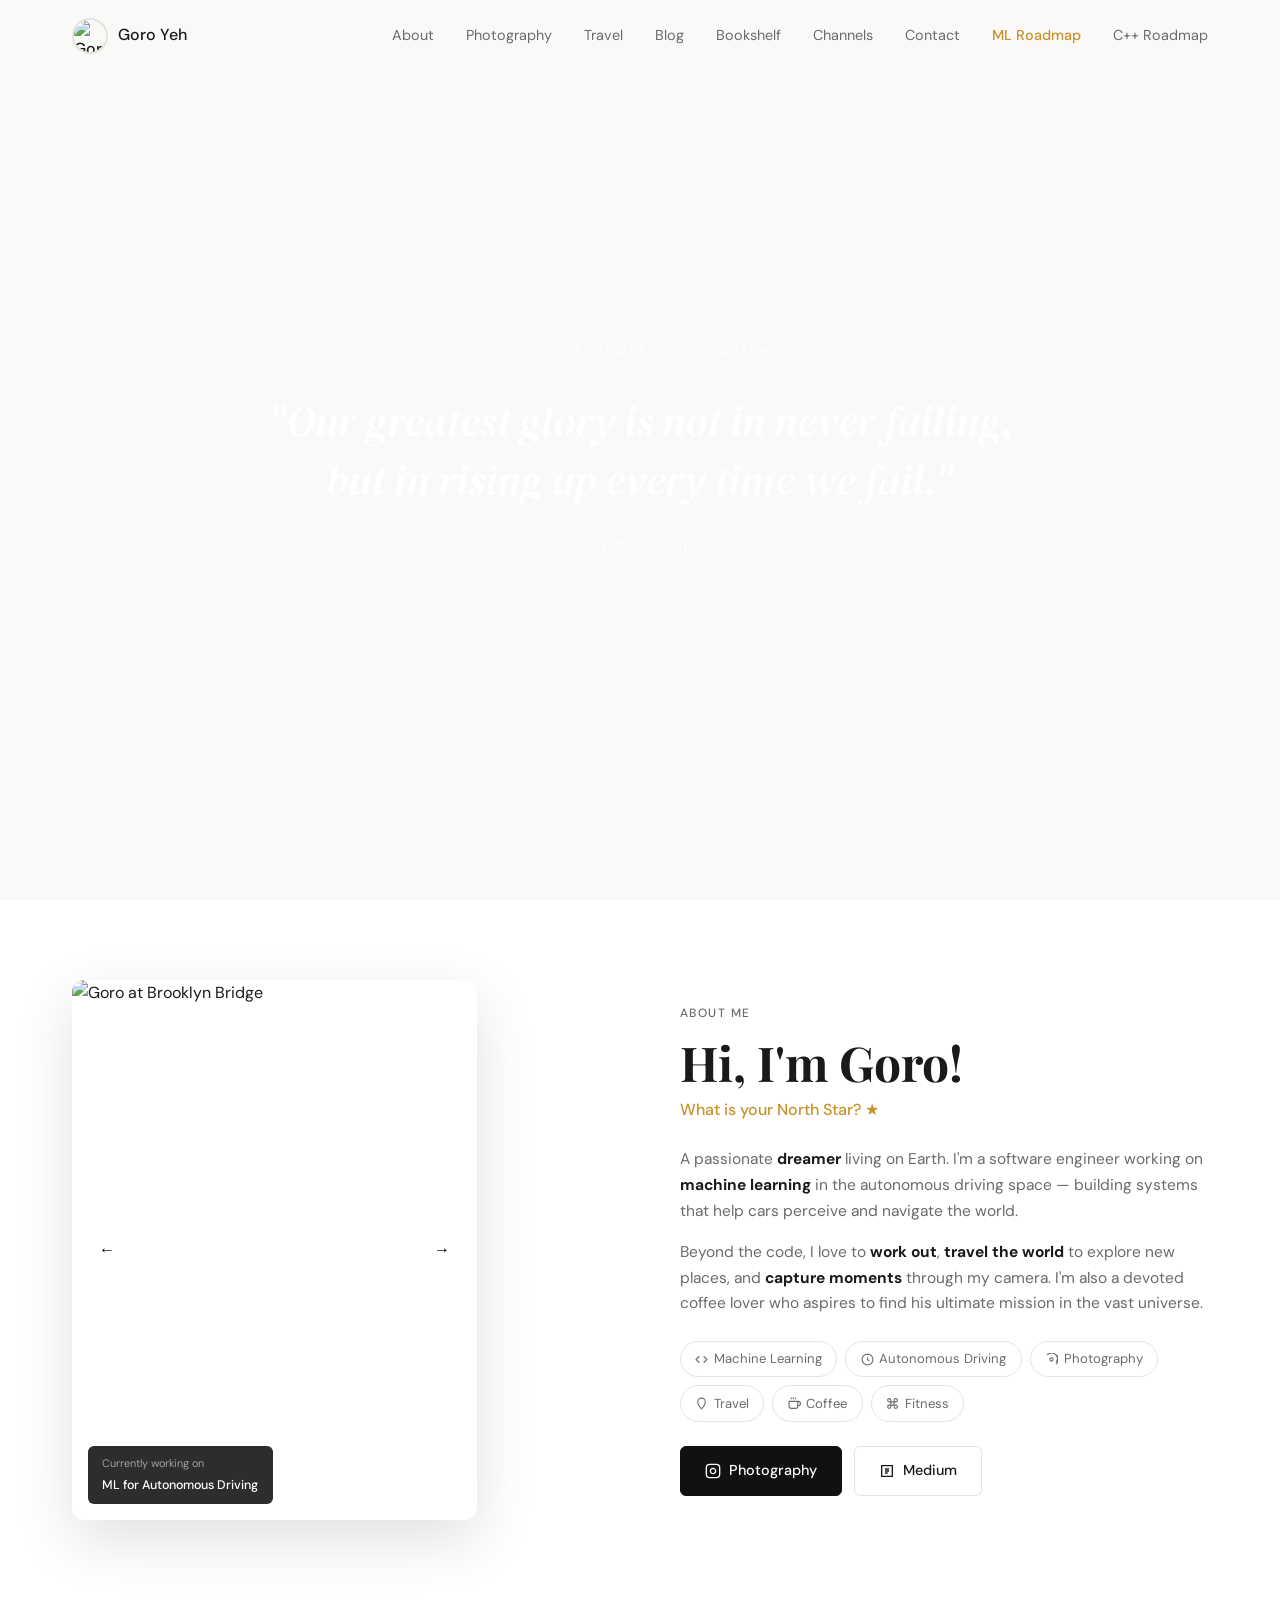
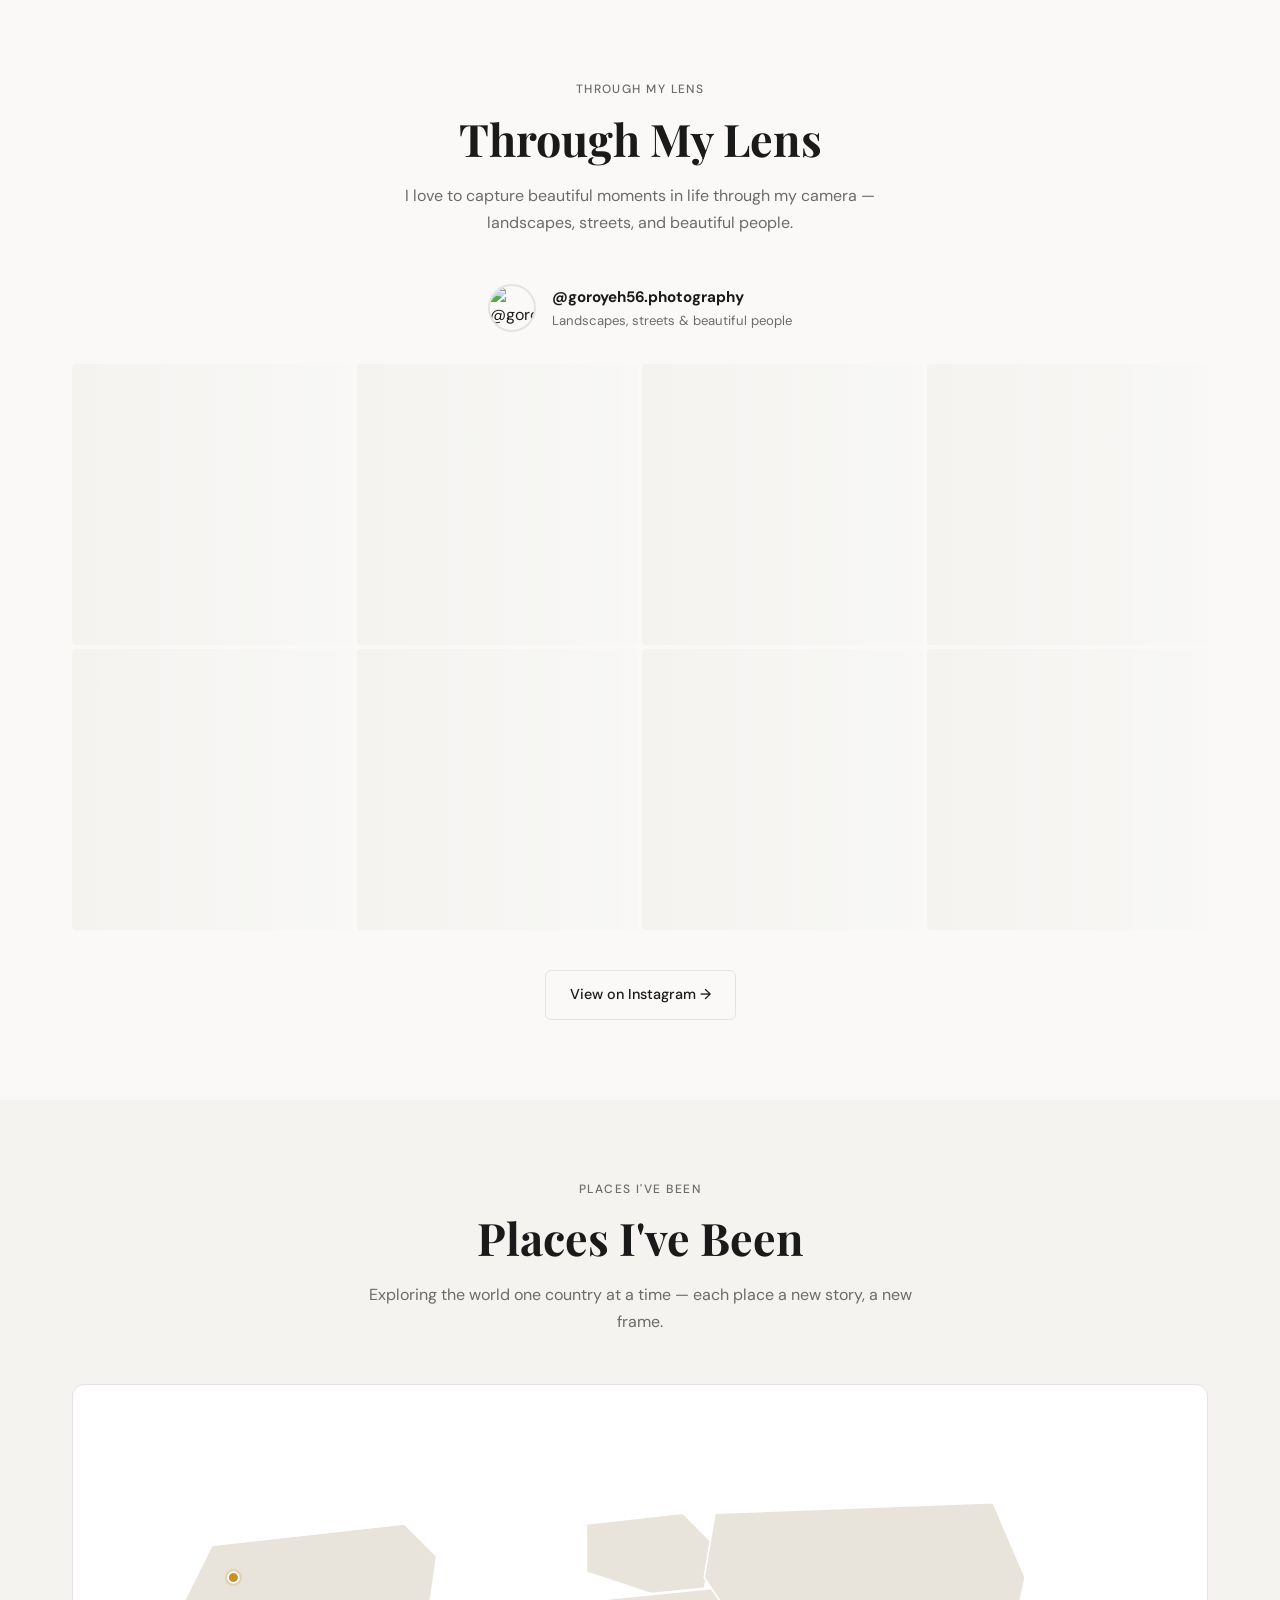
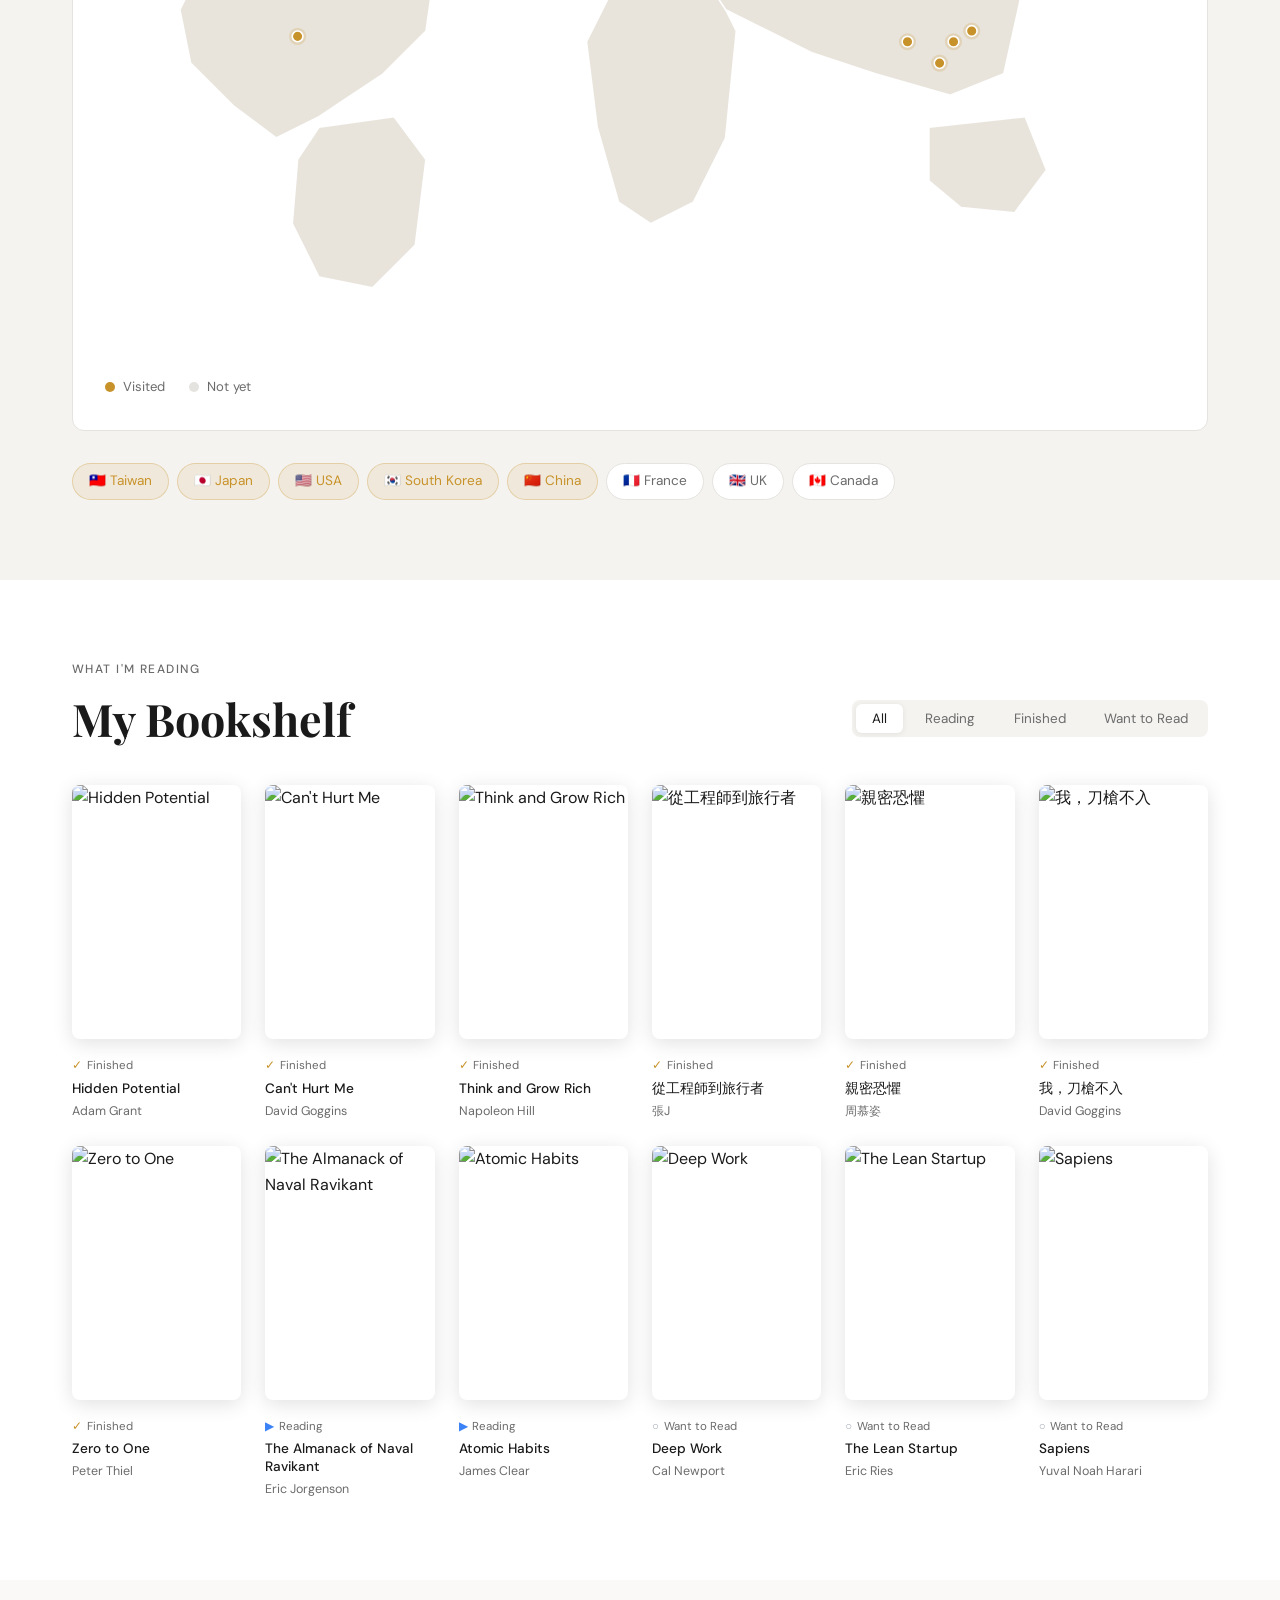
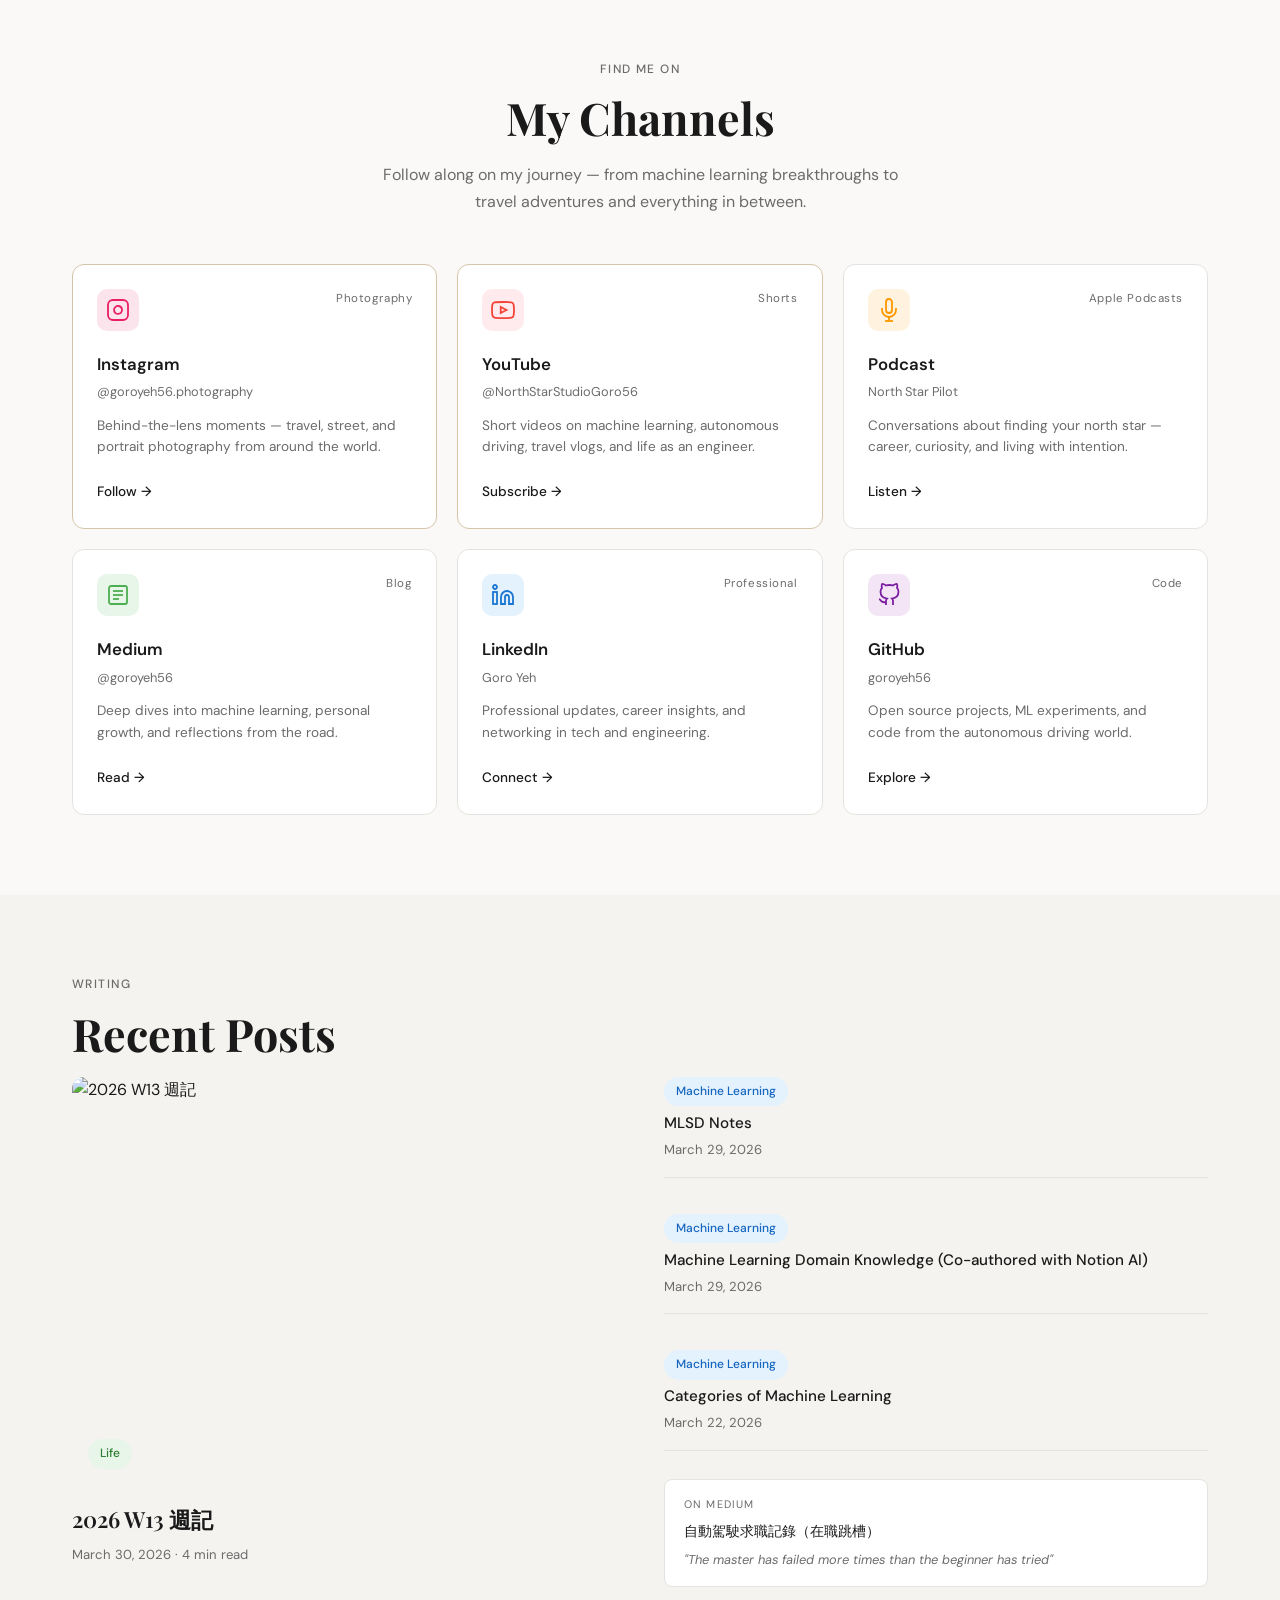
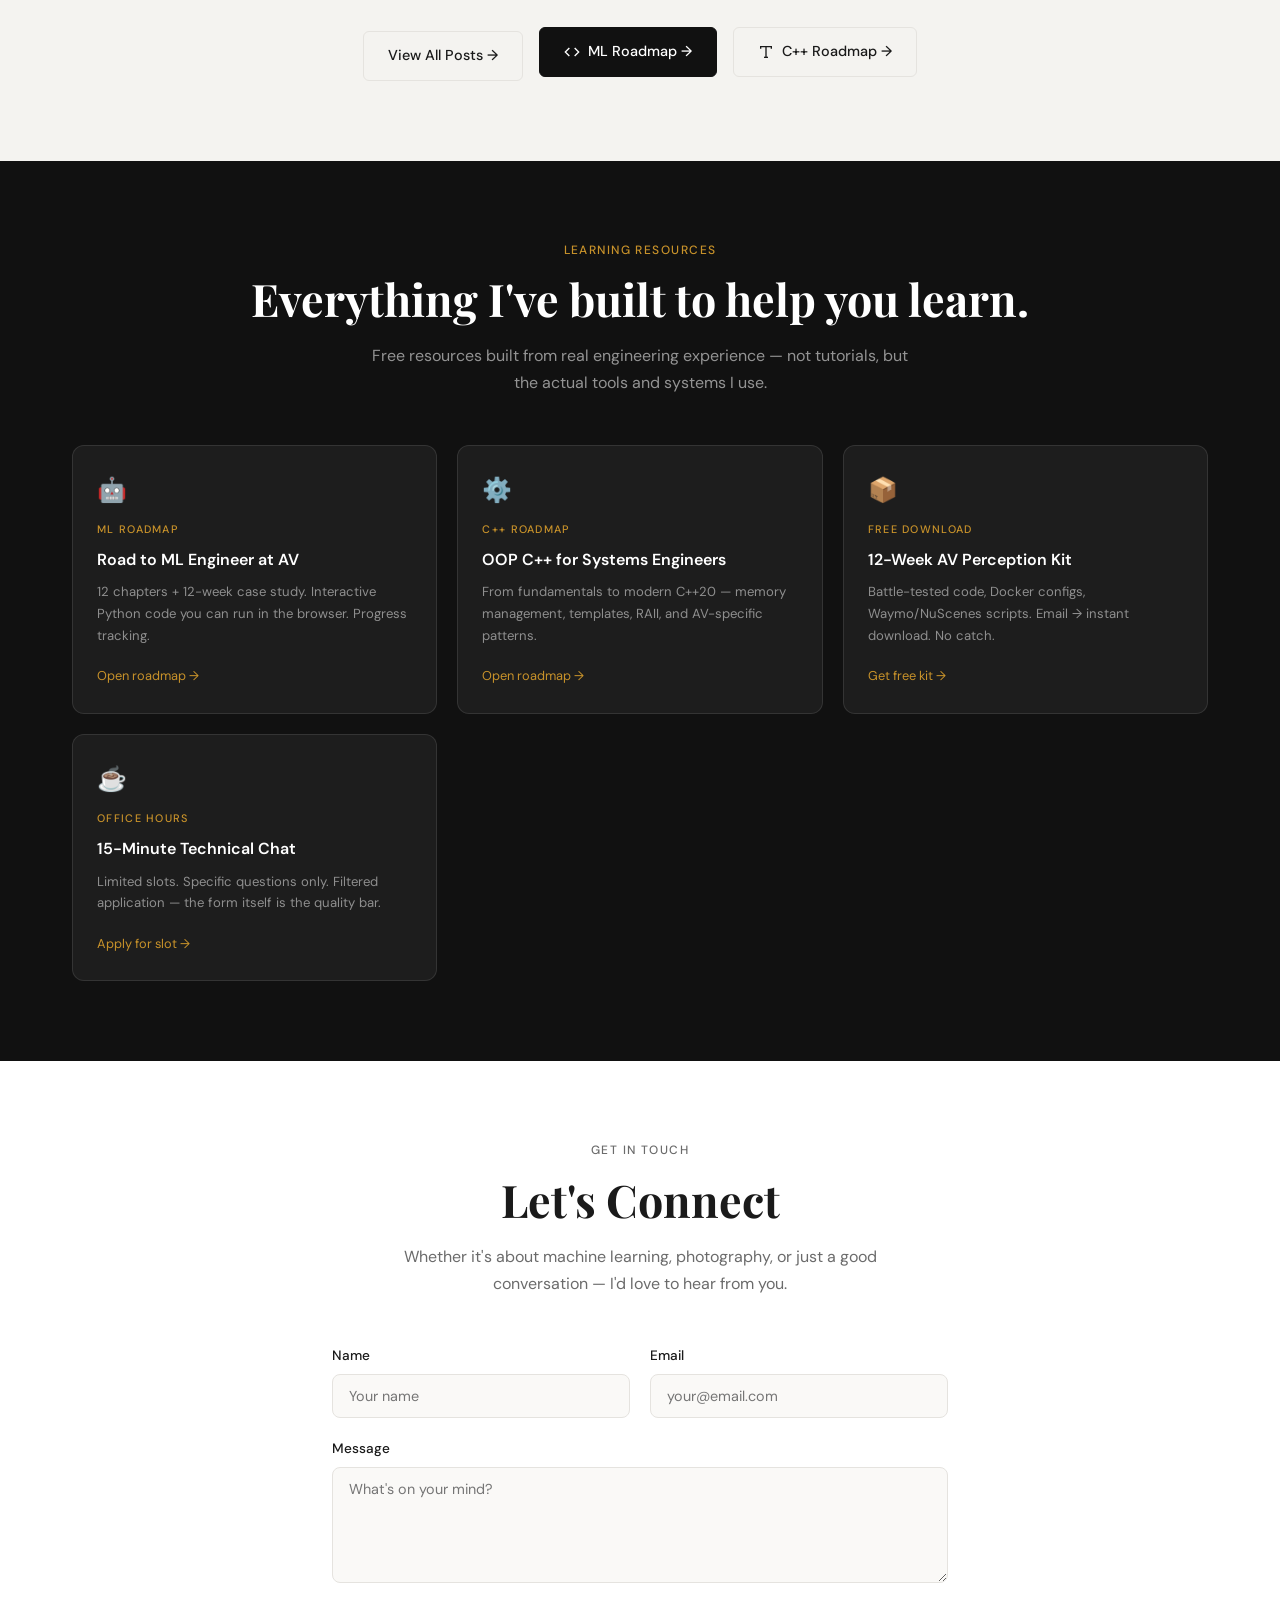
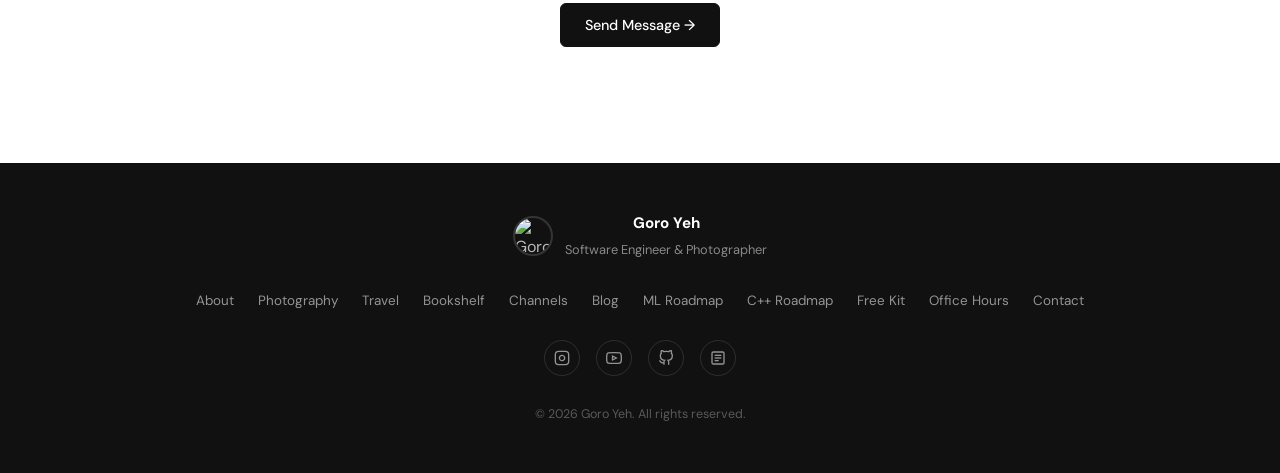
==== index.html @ 0aed9a38 "Add C++ Roadmap. Refactor ml-roadmap to use js/ml-roadmap-script.js" ====
<!DOCTYPE html>
<html lang="en">
<head>
  <meta charset="UTF-8" />
  <meta name="viewport" content="width=device-width, initial-scale=1.0"/>
  <title>Goro Yeh — Software Engineer & Photographer</title>
  <meta name="description" content="Goro Yeh — Software engineer working on machine learning for autonomous driving, photographer, traveler, and dreamer."/>
  <link rel="preconnect" href="https://fonts.googleapis.com"/>
  <link rel="preconnect" href="https://fonts.gstatic.com" crossorigin/>
  <link href="https://fonts.googleapis.com/css2?family=Playfair+Display:ital,wght@0,400;0,600;0,700;1,400;1,600&family=DM+Sans:wght@300;400;500&family=DM+Serif+Display:ital@0;1&display=swap" rel="stylesheet"/>
  <link rel="stylesheet" href="css/style.css"/>
</head>
<body>

  <!-- NAV -->
  <nav id="navbar">
    <div class="nav-inner">
      <a href="#" class="nav-logo">
        <img src="https://i0.wp.com/goroyeh56.com/wp-content/uploads/2025/10/NorthStarPilotHeadshot.png?fit=120%2C120&ssl=1" alt="Goro Yeh" class="nav-avatar"/>
        <span>Goro Yeh</span>
      </a>
      <button class="nav-toggle" id="navToggle" aria-label="Menu">
        <span></span><span></span><span></span>
      </button>
      <ul class="nav-links" id="navLinks">
        <li><a href="#about">About</a></li>
        <li><a href="#photography">Photography</a></li>
        <li><a href="#travel">Travel</a></li>
        <li><a href="#blog">Blog</a></li>
        <li><a href="#bookshelf">Bookshelf</a></li>
        <li><a href="#channels">Channels</a></li>
        <li><a href="#contact">Contact</a></li>
        <li><a href="ml-roadmap.html" style="color:var(--gold);font-weight:500">ML Roadmap</a></li>
        <li><a href="cpp-roadmap.html">C++ Roadmap</a></li> 
      </ul>
    </div>
  </nav>

  <!-- HERO -->
  <section id="hero">
    <div class="hero-bg"></div>
    <div class="hero-content">
      <p class="hero-eyebrow">SOFTWARE ENGINEER &amp; PHOTOGRAPHER</p>
      <blockquote class="hero-quote">
        "Our greatest glory is not in never failing,<br/>but in rising up every time we fail."
      </blockquote>
      <p class="hero-attribution">— Ralph Waldo Emerson</p>
    </div>
    <div class="hero-scroll">
      <span></span>
    </div>
  </section>

  <!-- ABOUT -->
  <section id="about">
    <div class="container about-grid">
      <div class="about-slider-wrap">
        <div class="about-slider" id="aboutSlider">
          <div class="slide">
            <img src="images/whitesand.jpg" alt="Goro on White Sand" style="object-position: center 25% !important;"/>
          </div> 
          <div class="slide active">
            <img src="https://i0.wp.com/goroyeh56.com/wp-content/uploads/2025/11/DSC06261-1-scaled.jpg?resize=900%2C1200&ssl=1" alt="Goro at Brooklyn Bridge"/>
          </div>
          <div class="slide">
            <img src="images/alaska.JPG" alt="Goro in Alaska"/>
          </div>
          <div class="slide">
            <img src="images/mt-shasta.JPG" alt="Goro on Mount Shasta"/>
          </div>
          <div class="slide">
            <img src="images/deathvalley.JPG" alt="Goro in Death Valley"/>
          </div>
          <div class="slide">
            <img src="images/carmel-by-the-sea.JPG" alt="Goro in Carmel by the Sea"/>
          </div>
          <div class="slide">
            <img src="images/grand-canyon.jpg" alt="Goro in Grand Canyon" style="object-position: 58% center !important;"/>
          </div>                    
          <div class="slide">
            <img src="images/venice-beach.jpg" alt="Goro at Venice Beach"/>
          </div>   
          <div class="slide">
            <img src="images/umich-grad.JPG" alt="Goro at University of Michigan"/>
          </div>                       
          <!-- <div class="slide">
            <img src="https://i0.wp.com/goroyeh56.com/wp-content/uploads/2025/10/NorthStarPilotHeadshot.png?fit=900%2C900&ssl=1" alt="North Star Pilot headshot"/>
          </div> -->
        </div>
        <button class="slider-btn prev" id="sliderPrev">&#8592;</button>
        <button class="slider-btn next" id="sliderNext">&#8594;</button>
        <div class="slider-dots" id="sliderDots"></div>
        <div class="currently-working">
          <span class="cw-label">Currently working on</span>
          <span class="cw-value">ML for Autonomous Driving</span>
        </div>
      </div>
      <div class="about-text">
        <p class="section-eyebrow">ABOUT ME</p>
        <h2 class="about-title">Hi, I'm Goro!</h2>
        <p class="about-subtitle gold">What is your North Star? ★</p>
        <p class="about-body">A passionate <strong>dreamer</strong> living on Earth. I'm a software engineer working on <strong>machine learning</strong> in the autonomous driving space — building systems that help cars perceive and navigate the world.</p>
        <p class="about-body">Beyond the code, I love to <strong>work out</strong>, <strong>travel the world</strong> to explore new places, and <strong>capture moments</strong> through my camera. I'm also a devoted coffee lover who aspires to find his ultimate mission in the vast universe.</p>
        <div class="about-tags">
          <span class="tag"><svg width="13" height="13" viewBox="0 0 24 24" fill="none" stroke="currentColor" stroke-width="2"><polyline points="16 18 22 12 16 6"/><polyline points="8 6 2 12 8 18"/></svg> Machine Learning</span>
          <span class="tag"><svg width="13" height="13" viewBox="0 0 24 24" fill="none" stroke="currentColor" stroke-width="2"><circle cx="12" cy="12" r="10"/><path d="M12 8v4l3 3"/></svg> Autonomous Driving</span>
          <span class="tag"><svg width="13" height="13" viewBox="0 0 24 24" fill="none" stroke="currentColor" stroke-width="2"><circle cx="12" cy="12" r="3"/><path d="M20.45 20.45A9 9 0 0 0 3.55 3.55"/><path d="M20.45 3.55a9 9 0 0 1 0 12.73"/></svg> Photography</span>
          <span class="tag"><svg width="13" height="13" viewBox="0 0 24 24" fill="none" stroke="currentColor" stroke-width="2"><path d="M12 2C8.13 2 5 5.13 5 9c0 5.25 7 13 7 13s7-7.75 7-13c0-3.87-3.13-7-7-7z"/></svg> Travel</span>
          <span class="tag"><svg width="13" height="13" viewBox="0 0 24 24" fill="none" stroke="currentColor" stroke-width="2"><path d="M18 8h1a4 4 0 0 1 0 8h-1"/><path d="M2 8h16v9a4 4 0 0 1-4 4H6a4 4 0 0 1-4-4V8z"/><line x1="6" y1="1" x2="6" y2="4"/><line x1="10" y1="1" x2="10" y2="4"/><line x1="14" y1="1" x2="14" y2="4"/></svg> Coffee</span>
          <span class="tag"><svg width="13" height="13" viewBox="0 0 24 24" fill="none" stroke="currentColor" stroke-width="2"><path d="M18 3a3 3 0 0 0-3 3v12a3 3 0 0 0 3 3 3 3 0 0 0 3-3 3 3 0 0 0-3-3H6a3 3 0 0 0-3 3 3 3 0 0 0 3 3 3 3 0 0 0 3-3V6a3 3 0 0 0-3-3 3 3 0 0 0-3 3 3 3 0 0 0 3 3h12a3 3 0 0 0 3-3 3 3 0 0 0-3-3z"/></svg> Fitness</span>
        </div>
        <div class="about-ctas">
          <a href="https://www.instagram.com/goroyeh56.photography/" target="_blank" class="btn btn-dark">
            <svg width="16" height="16" viewBox="0 0 24 24" fill="none" stroke="currentColor" stroke-width="2"><rect x="2" y="2" width="20" height="20" rx="5" ry="5"/><path d="M16 11.37A4 4 0 1 1 12.63 8 4 4 0 0 1 16 11.37z"/><line x1="17.5" y1="6.5" x2="17.51" y2="6.5"/></svg>
            Photography
          </a>
          <a href="https://medium.com/@goroyeh56" target="_blank" class="btn btn-outline">
            <svg width="16" height="16" viewBox="0 0 24 24" fill="none" stroke="currentColor" stroke-width="2"><path d="M4 4h16v16H4z" rx="2"/><path d="M9 9h6M9 12h6M9 15h4"/></svg>
            Medium
          </a>
        </div>
      </div>
    </div>
  </section>

  <!-- PHOTOGRAPHY -->
  <section id="photography">
    <div class="container">
      <p class="section-eyebrow center">THROUGH MY LENS</p>
      <h2 class="section-title center">Through My Lens</h2>
      <p class="section-sub center">I love to capture beautiful moments in life through my camera — landscapes, streets, and beautiful people.</p>
      <div class="insta-profile">
        <img src="https://i0.wp.com/goroyeh56.com/wp-content/uploads/2025/10/NorthStarPilotHeadshot.png?fit=60%2C60&ssl=1" alt="@goroyeh56.photography" class="insta-avatar"/>
        <div>
          <strong>@goroyeh56.photography</strong>
          <span>Landscapes, streets &amp; beautiful people</span>
        </div>
      </div>
      <div class="photo-grid" id="photoGrid">
        <!-- Auto-populated by photo-proxy.php via main.js -->
        <div class="photo-item photo-skeleton"></div>
        <div class="photo-item photo-skeleton"></div>
        <div class="photo-item photo-skeleton"></div>
        <div class="photo-item photo-skeleton"></div>
        <div class="photo-item photo-skeleton"></div>
        <div class="photo-item photo-skeleton"></div>
        <div class="photo-item photo-skeleton"></div>
        <div class="photo-item photo-skeleton"></div>
      </div>
      <div class="center" style="margin-top:2.5rem">
        <a href="https://www.instagram.com/goroyeh56.photography/" target="_blank" class="btn btn-outline">View on Instagram →</a>
      </div>
    </div>
  </section>

  <!-- TRAVEL MAP -->
  <section id="travel">
    <div class="container">
      <p class="section-eyebrow center">PLACES I'VE BEEN</p>
      <h2 class="section-title center">Places I've Been</h2>
      <p class="section-sub center">Exploring the world one country at a time — each place a new story, a new frame.</p>
      <div class="map-container">
        <svg id="worldMap" viewBox="0 0 1000 500" xmlns="http://www.w3.org/2000/svg"></svg>
        <div class="map-legend">
          <span class="legend-dot visited"></span> Visited
          <span class="legend-dot" style="margin-left:1rem"></span> Not yet
        </div>
      </div>
      <div class="travel-countries">
        <div class="country-chip visited">🇹🇼 Taiwan</div>
        <div class="country-chip visited">🇯🇵 Japan</div>
        <div class="country-chip visited">🇺🇸 USA</div>
        <div class="country-chip visited">🇰🇷 South Korea</div>
        <div class="country-chip visited">🇨🇳 China</div>
        <div class="country-chip">🇫🇷 France</div>
        <div class="country-chip">🇬🇧 UK</div>
        <div class="country-chip">🇨🇦 Canada</div>
      </div>
    </div>
  </section>

  <!-- BOOKSHELF -->
  <section id="bookshelf">
    <div class="container">
      <p class="section-eyebrow">WHAT I'M READING</p>
      <div class="bookshelf-header">
        <h2 class="section-title">My Bookshelf</h2>
        <div class="book-filters">
          <button class="filter-btn active" data-filter="all">All</button>
          <button class="filter-btn" data-filter="reading">Reading</button>
          <button class="filter-btn" data-filter="finished">Finished</button>
          <button class="filter-btn" data-filter="want">Want to Read</button>
        </div>
      </div>
      <div class="books-grid" id="booksGrid">
        <!-- Books rendered by JS -->
      </div>
    </div>
  </section>

  <!-- CHANNELS -->
  <section id="channels">
    <div class="container">
      <p class="section-eyebrow center">FIND ME ON</p>
      <h2 class="section-title center">My Channels</h2>
      <p class="section-sub center">Follow along on my journey — from machine learning breakthroughs to travel adventures and everything in between.</p>
      <div class="channels-grid">
        <div class="channel-card highlight">
          <div class="channel-top">
            <div class="channel-icon instagram"><svg viewBox="0 0 24 24" fill="none" stroke="currentColor" stroke-width="1.8"><rect x="2" y="2" width="20" height="20" rx="5"/><path d="M16 11.37A4 4 0 1 1 12.63 8 4 4 0 0 1 16 11.37z"/><line x1="17.5" y1="6.5" x2="17.51" y2="6.5"/></svg></div>
            <span class="channel-category">Photography</span>
          </div>
          <h3>Instagram</h3>
          <p class="channel-handle">@goroyeh56.photography</p>
          <p class="channel-desc">Behind-the-lens moments — travel, street, and portrait photography from around the world.</p>
          <a href="https://www.instagram.com/goroyeh56.photography/" target="_blank" class="channel-link">Follow →</a>
        </div>
        <div class="channel-card highlight">
          <div class="channel-top">
            <div class="channel-icon youtube"><svg viewBox="0 0 24 24" fill="none" stroke="currentColor" stroke-width="1.8"><path d="M22.54 6.42a2.78 2.78 0 0 0-1.95-1.96C18.88 4 12 4 12 4s-6.88 0-8.59.46a2.78 2.78 0 0 0-1.95 1.96A29 29 0 0 0 1 12a29 29 0 0 0 .46 5.58A2.78 2.78 0 0 0 3.41 19.6C5.12 20.06 12 20.06 12 20.06s6.88 0 8.59-.46a2.78 2.78 0 0 0 1.95-1.95A29 29 0 0 0 23 12a29 29 0 0 0-.46-5.58z"/><polygon points="9.75 15.02 15.5 12 9.75 8.98 9.75 15.02"/></svg></div>
            <span class="channel-category">Shorts</span>
          </div>
          <h3>YouTube</h3>
          <p class="channel-handle">@NorthStarStudioGoro56</p>
          <p class="channel-desc">Short videos on machine learning, autonomous driving, travel vlogs, and life as an engineer.</p>
          <a href="https://www.youtube.com/@NorthStarStudioGoro56/shorts" target="_blank" class="channel-link">Subscribe →</a>
        </div>
        <div class="channel-card">
          <div class="channel-top">
            <div class="channel-icon podcast"><svg viewBox="0 0 24 24" fill="none" stroke="currentColor" stroke-width="1.8"><path d="M12 1a3 3 0 0 0-3 3v8a3 3 0 0 0 6 0V4a3 3 0 0 0-3-3z"/><path d="M19 10v2a7 7 0 0 1-14 0v-2"/><line x1="12" y1="19" x2="12" y2="23"/><line x1="8" y1="23" x2="16" y2="23"/></svg></div>
            <span class="channel-category">Apple Podcasts</span>
          </div>
          <h3>Podcast</h3>
          <p class="channel-handle">North Star Pilot</p>
          <p class="channel-desc">Conversations about finding your north star — career, curiosity, and living with intention.</p>
          <a href="#" class="channel-link">Listen →</a>
        </div>
        <div class="channel-card">
          <div class="channel-top">
            <div class="channel-icon medium"><svg viewBox="0 0 24 24" fill="none" stroke="currentColor" stroke-width="1.8"><rect x="3" y="3" width="18" height="18" rx="2"/><line x1="7" y1="8" x2="17" y2="8"/><line x1="7" y1="12" x2="17" y2="12"/><line x1="7" y1="16" x2="13" y2="16"/></svg></div>
            <span class="channel-category">Blog</span>
          </div>
          <h3>Medium</h3>
          <p class="channel-handle">@goroyeh56</p>
          <p class="channel-desc">Deep dives into machine learning, personal growth, and reflections from the road.</p>
          <a href="https://medium.com/@goroyeh56" target="_blank" class="channel-link">Read →</a>
        </div>
        <div class="channel-card">
          <div class="channel-top">
            <div class="channel-icon linkedin"><svg viewBox="0 0 24 24" fill="none" stroke="currentColor" stroke-width="1.8"><path d="M16 8a6 6 0 0 1 6 6v7h-4v-7a2 2 0 0 0-2-2 2 2 0 0 0-2 2v7h-4v-7a6 6 0 0 1 6-6z"/><rect x="2" y="9" width="4" height="12"/><circle cx="4" cy="4" r="2"/></svg></div>
            <span class="channel-category">Professional</span>
          </div>
          <h3>LinkedIn</h3>
          <p class="channel-handle">Goro Yeh</p>
          <p class="channel-desc">Professional updates, career insights, and networking in tech and engineering.</p>
          <a href="https://www.linkedin.com/in/goroyeh56/" target="_blank" class="channel-link">Connect →</a>
        </div>
        <div class="channel-card">
          <div class="channel-top">
            <div class="channel-icon github"><svg viewBox="0 0 24 24" fill="none" stroke="currentColor" stroke-width="1.8"><path d="M9 19c-5 1.5-5-2.5-7-3m14 6v-3.87a3.37 3.37 0 0 0-.94-2.61c3.14-.35 6.44-1.54 6.44-7A5.44 5.44 0 0 0 20 4.77 5.07 5.07 0 0 0 19.91 1S18.73.65 16 2.48a13.38 13.38 0 0 0-7 0C6.27.65 5.09 1 5.09 1A5.07 5.07 0 0 0 5 4.77a5.44 5.44 0 0 0-1.5 3.78c0 5.42 3.3 6.61 6.44 7A3.37 3.37 0 0 0 9 18.13V22"/></svg></div>
            <span class="channel-category">Code</span>
          </div>
          <h3>GitHub</h3>
          <p class="channel-handle">goroyeh56</p>
          <p class="channel-desc">Open source projects, ML experiments, and code from the autonomous driving world.</p>
          <a href="https://github.com/goroyeh56" target="_blank" class="channel-link">Explore →</a>
        </div>
      </div>
    </div>
  </section>

  <!-- BLOG -->
  <section id="blog">
    <div class="container">
      <p class="section-eyebrow">WRITING</p>
      <h2 class="section-title">Recent Posts</h2>
      <div class="blog-layout">
        <div class="blog-featured">
          <a href="https://goroyeh56.com/2026-w13-weekly-review/" target="_blank" class="blog-featured-link">
            <div class="blog-featured-img">
              <img src="https://i0.wp.com/goroyeh56.com/wp-content/uploads/2026/03/IMG_4476.jpg?resize=900%2C600&ssl=1" alt="2026 W13 週記"/>
              <span class="blog-tag life">Life</span>
            </div>
            <div class="blog-featured-body">
              <h3>2026 W13 週記</h3>
              <p class="blog-meta">March 30, 2026 · 4 min read</p>
            </div>
          </a>
        </div>
        <div class="blog-list">
          <a href="https://goroyeh56.com/mlsd-notes/" target="_blank" class="blog-item">
            <span class="blog-tag ml">Machine Learning</span>
            <h4>MLSD Notes</h4>
            <p class="blog-meta">March 29, 2026</p>
          </a>
          <a href="https://goroyeh56.com/machine-learning-domain-knowledge-co-authored-with-notion-ai/" target="_blank" class="blog-item">
            <span class="blog-tag ml">Machine Learning</span>
            <h4>Machine Learning Domain Knowledge (Co-authored with Notion AI)</h4>
            <p class="blog-meta">March 29, 2026</p>
          </a>
          <a href="https://goroyeh56.com/categories-of-machine-learning/" target="_blank" class="blog-item">
            <span class="blog-tag ml">Machine Learning</span>
            <h4>Categories of Machine Learning</h4>
            <p class="blog-meta">March 22, 2026</p>
          </a>
          <div class="blog-medium-card">
            <p class="on-medium">ON MEDIUM</p>
            <h4>自動駕駛求職記錄（在職跳槽）</h4>
            <p class="blog-medium-quote">"The master has failed more times than the beginner has tried"</p>
          </div>
        </div>
      </div>
      <div class="center" style="margin-top:2.5rem">
        <a href="https://goroyeh56.com/blog/" target="_blank" class="btn btn-outline">View All Posts →</a>
        <a href="ml-roadmap.html" class="btn btn-dark" style="margin-left:0.75rem">
          <svg width="16" height="16" viewBox="0 0 24 24" fill="none" stroke="currentColor" stroke-width="2"><polyline points="16 18 22 12 16 6"/><polyline points="8 6 2 12 8 18"/></svg>
          ML Roadmap →
        </a>
        <a href="cpp-roadmap.html" class="btn btn-outline" style="margin-left:0.75rem">
          <svg width="16" height="16" viewBox="0 0 24 24" fill="none" stroke="currentColor" stroke-width="2"><polyline points="4,7 4,4 20,4 20,7"/><line x1="9" y1="20" x2="15" y2="20"/><line x1="12" y1="4" x2="12" y2="20"/></svg>
          C++ Roadmap →
        </a>
      </div>
    </div>
  </section>


  <!-- LEARNING RESOURCES -->
  <section id="learning" style="background:var(--dark);color:var(--white);padding:5rem 0;">
    <div class="container">
      <p class="section-eyebrow center" style="color:var(--gold)">LEARNING RESOURCES</p>
      <h2 class="section-title center" style="color:var(--white)">Everything I've built to help you learn.</h2>
      <p class="section-sub center" style="color:rgba(255,255,255,0.55);max-width:560px;margin:0 auto 3rem">
        Free resources built from real engineering experience — not tutorials, but the actual tools and systems I use.
      </p>
      <div style="display:grid;grid-template-columns:repeat(auto-fit,minmax(280px,1fr));gap:1.25rem">
        <a href="ml-roadmap.html" style="display:block;background:rgba(255,255,255,0.05);border:1px solid rgba(255,255,255,0.1);border-radius:var(--radius);padding:1.5rem;text-decoration:none;transition:all var(--transition);"
           onmouseover="this.style.background='rgba(255,255,255,0.09)';this.style.borderColor='rgba(200,146,42,0.5)'"
           onmouseout="this.style.background='rgba(255,255,255,0.05)';this.style.borderColor='rgba(255,255,255,0.1)'">
          <div style="font-size:1.5rem;margin-bottom:0.75rem">🤖</div>
          <div style="font-size:0.68rem;letter-spacing:0.12em;text-transform:uppercase;color:var(--gold);margin-bottom:0.5rem;font-weight:500">ML ROADMAP</div>
          <h3 style="font-size:1rem;font-weight:600;color:var(--white);margin-bottom:0.5rem">Road to ML Engineer at AV</h3>
          <p style="font-size:0.82rem;color:rgba(255,255,255,0.5);line-height:1.65;margin-bottom:1rem">12 chapters + 12-week case study. Interactive Python code you can run in the browser. Progress tracking.</p>
          <span style="font-size:0.8rem;color:var(--gold)">Open roadmap →</span>
        </a>
        <a href="cpp-roadmap.html" style="display:block;background:rgba(255,255,255,0.05);border:1px solid rgba(255,255,255,0.1);border-radius:var(--radius);padding:1.5rem;text-decoration:none;transition:all var(--transition);"
           onmouseover="this.style.background='rgba(255,255,255,0.09)';this.style.borderColor='rgba(200,146,42,0.5)'"
           onmouseout="this.style.background='rgba(255,255,255,0.05)';this.style.borderColor='rgba(255,255,255,0.1)'">
          <div style="font-size:1.5rem;margin-bottom:0.75rem">⚙️</div>
          <div style="font-size:0.68rem;letter-spacing:0.12em;text-transform:uppercase;color:var(--gold);margin-bottom:0.5rem;font-weight:500">C++ ROADMAP</div>
          <h3 style="font-size:1rem;font-weight:600;color:var(--white);margin-bottom:0.5rem">OOP C++ for Systems Engineers</h3>
          <p style="font-size:0.82rem;color:rgba(255,255,255,0.5);line-height:1.65;margin-bottom:1rem">From fundamentals to modern C++20 — memory management, templates, RAII, and AV-specific patterns.</p>
          <span style="font-size:0.8rem;color:var(--gold)">Open roadmap →</span>
        </a>
        <a href="ml-starter-kit.html" style="display:block;background:rgba(255,255,255,0.05);border:1px solid rgba(255,255,255,0.1);border-radius:var(--radius);padding:1.5rem;text-decoration:none;transition:all var(--transition);"
           onmouseover="this.style.background='rgba(255,255,255,0.09)';this.style.borderColor='rgba(200,146,42,0.5)'"
           onmouseout="this.style.background='rgba(255,255,255,0.05)';this.style.borderColor='rgba(255,255,255,0.1)'">
          <div style="font-size:1.5rem;margin-bottom:0.75rem">📦</div>
          <div style="font-size:0.68rem;letter-spacing:0.12em;text-transform:uppercase;color:var(--gold);margin-bottom:0.5rem;font-weight:500">FREE DOWNLOAD</div>
          <h3 style="font-size:1rem;font-weight:600;color:var(--white);margin-bottom:0.5rem">12-Week AV Perception Kit</h3>
          <p style="font-size:0.82rem;color:rgba(255,255,255,0.5);line-height:1.65;margin-bottom:1rem">Battle-tested code, Docker configs, Waymo/NuScenes scripts. Email → instant download. No catch.</p>
          <span style="font-size:0.8rem;color:var(--gold)">Get free kit →</span>
        </a>
        <a href="office-hours.html" style="display:block;background:rgba(255,255,255,0.05);border:1px solid rgba(255,255,255,0.1);border-radius:var(--radius);padding:1.5rem;text-decoration:none;transition:all var(--transition);"
           onmouseover="this.style.background='rgba(255,255,255,0.09)';this.style.borderColor='rgba(200,146,42,0.5)'"
           onmouseout="this.style.background='rgba(255,255,255,0.05)';this.style.borderColor='rgba(255,255,255,0.1)'">
          <div style="font-size:1.5rem;margin-bottom:0.75rem">☕</div>
          <div style="font-size:0.68rem;letter-spacing:0.12em;text-transform:uppercase;color:var(--gold);margin-bottom:0.5rem;font-weight:500">OFFICE HOURS</div>
          <h3 style="font-size:1rem;font-weight:600;color:var(--white);margin-bottom:0.5rem">15-Minute Technical Chat</h3>
          <p style="font-size:0.82rem;color:rgba(255,255,255,0.5);line-height:1.65;margin-bottom:1rem">Limited slots. Specific questions only. Filtered application — the form itself is the quality bar.</p>
          <span style="font-size:0.8rem;color:var(--gold)">Apply for slot →</span>
        </a>
      </div>
    </div>
  </section>

  <!-- CONTACT -->
  <section id="contact">
    <div class="container contact-wrap">
      <p class="section-eyebrow center">GET IN TOUCH</p>
      <h2 class="section-title center">Let's Connect</h2>
      <p class="section-sub center">Whether it's about machine learning, photography, or just a good conversation — I'd love to hear from you.</p>
      <form class="contact-form" id="contactForm" action="contact.php" method="POST">
        <div class="form-row">
          <div class="form-group">
            <label for="name">Name</label>
            <input type="text" id="name" name="name" placeholder="Your name" required/>
          </div>
          <div class="form-group">
            <label for="email">Email</label>
            <input type="email" id="email" name="email" placeholder="your@email.com" required/>
          </div>
        </div>
        <div class="form-group">
          <label for="message">Message</label>
          <textarea id="message" name="message" rows="5" placeholder="What's on your mind?" required></textarea>
        </div>
        <div class="form-submit">
          <button type="submit" class="btn btn-dark">Send Message →</button>
        </div>
        <div id="formStatus" class="form-status"></div>
      </form>
    </div>
  </section>

  <!-- FOOTER -->
  <footer id="footer">
    <div class="container footer-inner">
      <div class="footer-brand">
        <img src="https://i0.wp.com/goroyeh56.com/wp-content/uploads/2025/10/NorthStarPilotHeadshot.png?fit=60%2C60&ssl=1" alt="Goro Yeh" class="footer-avatar"/>
        <div>
          <strong>Goro Yeh</strong>
          <span>Software Engineer & Photographer</span>
        </div>
      </div>
      <nav class="footer-nav">
        <a href="#about">About</a>
        <a href="#photography">Photography</a>
        <a href="#travel">Travel</a>
        <a href="#bookshelf">Bookshelf</a>
        <a href="#channels">Channels</a>
        <a href="#blog">Blog</a>
        <a href="ml-roadmap.html">ML Roadmap</a>
        <a href="cpp-roadmap.html">C++ Roadmap</a>
        <a href="ml-starter-kit.html">Free Kit</a>
        <a href="office-hours.html">Office Hours</a>
        <a href="#contact">Contact</a>
      </nav>
      <div class="footer-socials">
        <a href="https://www.instagram.com/goroyeh56.photography/" target="_blank" aria-label="Instagram">
          <svg viewBox="0 0 24 24" fill="none" stroke="currentColor" stroke-width="2"><rect x="2" y="2" width="20" height="20" rx="5"/><path d="M16 11.37A4 4 0 1 1 12.63 8 4 4 0 0 1 16 11.37z"/><line x1="17.5" y1="6.5" x2="17.51" y2="6.5"/></svg>
        </a>
        <a href="https://www.youtube.com/@NorthStarStudioGoro56" target="_blank" aria-label="YouTube">
          <svg viewBox="0 0 24 24" fill="none" stroke="currentColor" stroke-width="2"><path d="M22.54 6.42a2.78 2.78 0 0 0-1.95-1.96C18.88 4 12 4 12 4s-6.88 0-8.59.46a2.78 2.78 0 0 0-1.95 1.96A29 29 0 0 0 1 12a29 29 0 0 0 .46 5.58A2.78 2.78 0 0 0 3.41 19.6C5.12 20.06 12 20.06 12 20.06s6.88 0 8.59-.46a2.78 2.78 0 0 0 1.95-1.95A29 29 0 0 0 23 12a29 29 0 0 0-.46-5.58z"/><polygon points="9.75 15.02 15.5 12 9.75 8.98 9.75 15.02"/></svg>
        </a>
        <a href="https://github.com/goroyeh56" target="_blank" aria-label="GitHub">
          <svg viewBox="0 0 24 24" fill="none" stroke="currentColor" stroke-width="2"><path d="M9 19c-5 1.5-5-2.5-7-3m14 6v-3.87a3.37 3.37 0 0 0-.94-2.61c3.14-.35 6.44-1.54 6.44-7A5.44 5.44 0 0 0 20 4.77 5.07 5.07 0 0 0 19.91 1S18.73.65 16 2.48a13.38 13.38 0 0 0-7 0C6.27.65 5.09 1 5.09 1A5.07 5.07 0 0 0 5 4.77a5.44 5.44 0 0 0-1.5 3.78c0 5.42 3.3 6.61 6.44 7A3.37 3.37 0 0 0 9 18.13V22"/></svg>
        </a>
        <a href="https://medium.com/@goroyeh56" target="_blank" aria-label="Medium">
          <svg viewBox="0 0 24 24" fill="none" stroke="currentColor" stroke-width="2"><rect x="3" y="3" width="18" height="18" rx="2"/><line x1="7" y1="8" x2="17" y2="8"/><line x1="7" y1="12" x2="17" y2="12"/><line x1="7" y1="16" x2="13" y2="16"/></svg>
        </a>
      </div>
      <p class="footer-copy">© 2026 Goro Yeh. All rights reserved.</p>
    </div>
  </footer>

  <!-- LIGHTBOX -->
  <div id="lightbox" aria-hidden="true">
    <button id="lbClose" aria-label="Close">&times;</button>
    <button id="lbPrev" aria-label="Previous">&#8592;</button>
    <button id="lbNext" aria-label="Next">&#8594;</button>
    <div id="lbImgWrap">
      <img id="lbImg" src="" alt=""/>
      <div id="lbSpinner"></div>
    </div>
    <div id="lbCaption">
      <span id="lbCaptionText"></span>
      <a id="lbInstaLink" href="#" target="_blank"></a>
    </div>
    <div id="lbCounter"></div>
  </div>

  <script src="js/main.js"></script>
</body>
</html>
---- css/style.css ----
/* ===== RESET & VARIABLES ===== */
*, *::before, *::after { box-sizing: border-box; margin: 0; padding: 0; }

:root {
  --bg: #faf9f7;
  --bg2: #f4f3f0;
  --text: #1a1a1a;
  --text-muted: #6b6b6b;
  --gold: #c8922a;
  --gold-light: #e8b84b;
  --border: #e5e3df;
  --white: #ffffff;
  --dark: #111111;
  --nav-h: 72px;
  --radius: 12px;
  --radius-sm: 8px;
  --transition: 0.3s cubic-bezier(0.4, 0, 0.2, 1);
  font-size: 16px;
}

html { scroll-behavior: smooth; }

body {
  font-family: 'DM Sans', sans-serif;
  background: var(--bg);
  color: var(--text);
  line-height: 1.65;
  -webkit-font-smoothing: antialiased;
}

img { display: block; max-width: 100%; }
a { text-decoration: none; color: inherit; }
ul { list-style: none; }

/* ===== SCROLLBAR ===== */
::-webkit-scrollbar { width: 6px; }
::-webkit-scrollbar-track { background: var(--bg); }
::-webkit-scrollbar-thumb { background: #ccc; border-radius: 3px; }

/* ===== CONTAINER ===== */
.container {
  max-width: 1200px;
  margin: 0 auto;
  padding: 0 2rem;
}

/* ===== NAV ===== */
#navbar {
  position: fixed;
  top: 0; left: 0; right: 0;
  height: var(--nav-h);
  z-index: 1000;
  background: rgba(250, 249, 247, 0.92);
  backdrop-filter: blur(12px);
  border-bottom: 1px solid transparent;
  transition: border-color var(--transition), box-shadow var(--transition);
}
#navbar.scrolled {
  border-bottom-color: var(--border);
  box-shadow: 0 2px 20px rgba(0,0,0,0.06);
}
.nav-inner {
  max-width: 1200px;
  margin: 0 auto;
  padding: 0 2rem;
  height: 100%;
  display: flex;
  align-items: center;
  justify-content: space-between;
}
.nav-logo {
  display: flex;
  align-items: center;
  gap: 0.6rem;
  font-family: 'DM Sans', sans-serif;
  font-weight: 500;
  font-size: 1rem;
  color: var(--text);
}
.nav-avatar {
  width: 36px; height: 36px;
  border-radius: 50%;
  object-fit: cover;
  border: 2px solid var(--border);
}
.nav-links {
  display: flex;
  gap: 2rem;
  align-items: center;
}
.nav-links a {
  font-size: 0.9rem;
  font-weight: 400;
  color: var(--text-muted);
  transition: color var(--transition);
  position: relative;
}
.nav-links a::after {
  content: '';
  position: absolute;
  bottom: -3px; left: 0;
  width: 0; height: 1px;
  background: var(--text);
  transition: width var(--transition);
}
.nav-links a:hover { color: var(--text); }
.nav-links a:hover::after { width: 100%; }
.nav-toggle {
  display: none;
  flex-direction: column;
  gap: 5px;
  background: none;
  border: none;
  cursor: pointer;
  padding: 4px;
}
.nav-toggle span {
  display: block;
  width: 22px; height: 2px;
  background: var(--text);
  border-radius: 2px;
  transition: var(--transition);
}

/* ===== BUTTONS ===== */
.btn {
  display: inline-flex;
  align-items: center;
  gap: 0.5rem;
  padding: 0.75rem 1.5rem;
  border-radius: 6px;
  font-size: 0.9rem;
  font-weight: 500;
  transition: all var(--transition);
  cursor: pointer;
  border: 1.5px solid transparent;
  font-family: 'DM Sans', sans-serif;
}
.btn-dark {
  background: var(--dark);
  color: var(--white);
  border-color: var(--dark);
}
.btn-dark:hover { background: #333; border-color: #333; transform: translateY(-1px); }
.btn-outline {
  background: transparent;
  color: var(--text);
  border-color: var(--border);
}
.btn-outline:hover { border-color: var(--text); transform: translateY(-1px); }

/* ===== SECTION COMMON ===== */
section { padding: 5rem 0; }
.section-eyebrow {
  font-size: 0.75rem;
  font-weight: 500;
  letter-spacing: 0.12em;
  color: var(--text-muted);
  text-transform: uppercase;
  margin-bottom: 0.75rem;
}
.section-title {
  font-family: 'Playfair Display', serif;
  font-size: clamp(2rem, 4vw, 2.8rem);
  font-weight: 700;
  line-height: 1.2;
  margin-bottom: 1rem;
}
.section-sub {
  font-size: 1rem;
  color: var(--text-muted);
  max-width: 560px;
  margin-bottom: 3rem;
  line-height: 1.7;
}
.center { text-align: center; }
.center.section-sub { margin-left: auto; margin-right: auto; }

/* ===== HERO ===== */
#hero {
  position: relative;
  height: 100vh;
  min-height: 600px;
  display: flex;
  align-items: center;
  justify-content: center;
  overflow: hidden;
  padding: 0;
}
.hero-bg {
  position: absolute;
  inset: 0;
  background-image: url('../images/DSC02180.jpg');
  background-size: cover;
  background-position: center;
  filter: grayscale(30%) brightness(0.72);
  transform: scale(1.04);
  transition: transform 8s ease-out;
}
#hero.loaded .hero-bg { transform: scale(1); }
.hero-content {
  position: relative;
  text-align: center;
  color: var(--white);
  padding: 0 2rem;
  max-width: 860px;
  opacity: 0;
  transform: translateY(24px);
  transition: opacity 1s ease 0.4s, transform 1s ease 0.4s;
}
#hero.loaded .hero-content { opacity: 1; transform: none; }
.hero-eyebrow {
  font-size: 0.72rem;
  letter-spacing: 0.18em;
  text-transform: uppercase;
  font-weight: 500;
  color: rgba(255,255,255,0.75);
  margin-bottom: 2rem;
}
.hero-quote {
  font-family: 'DM Serif Display', serif;
  font-style: italic;
  font-size: clamp(1.6rem, 3.5vw, 2.6rem);
  line-height: 1.4;
  color: var(--white);
  border: none;
  padding: 0;
  margin-bottom: 1.5rem;
}
.hero-attribution {
  font-size: 0.9rem;
  color: rgba(255,255,255,0.7);
  letter-spacing: 0.05em;
}
.hero-scroll {
  position: absolute;
  bottom: 2rem; left: 50%;
  transform: translateX(-50%);
  opacity: 0.6;
}
.hero-scroll span {
  display: block;
  width: 1px; height: 50px;
  background: linear-gradient(to bottom, transparent, rgba(255,255,255,0.8));
  margin: 0 auto;
  animation: scrollPulse 2s infinite;
}
@keyframes scrollPulse {
  0%, 100% { opacity: 0.3; height: 30px; }
  50% { opacity: 0.8; height: 50px; }
}

/* ===== ABOUT ===== */
#about { background: var(--white); }
.about-grid {
  display: grid;
  grid-template-columns: 1fr 1fr;
  gap: 5rem;
  align-items: center;
}
.about-slider-wrap {
  position: relative;
  border-radius: var(--radius);
  overflow: hidden;
  aspect-ratio: 3/4;
  max-height: 540px;
  box-shadow: 0 20px 60px rgba(0,0,0,0.12);
}
.about-slider { position: relative; width: 100%; height: 100%; }
.slide {
  position: absolute;
  inset: 0;
  opacity: 0;
  transition: opacity 0.8s ease;
}
.slide.active { opacity: 1; }
.slide img { width: 100%; height: 100%; object-fit: cover; }
.slider-btn {
  position: absolute;
  top: 50%; transform: translateY(-50%);
  background: rgba(255,255,255,0.85);
  border: none;
  border-radius: 50%;
  width: 38px; height: 38px;
  display: flex; align-items: center; justify-content: center;
  cursor: pointer;
  font-size: 1rem;
  z-index: 10;
  transition: background var(--transition);
  backdrop-filter: blur(4px);
}
.slider-btn:hover { background: white; }
.slider-btn.prev { left: 1rem; }
.slider-btn.next { right: 1rem; }
.slider-dots {
  position: absolute;
  bottom: 1rem; left: 50%; transform: translateX(-50%);
  display: flex; gap: 6px; z-index: 10;
}
.dot {
  width: 7px; height: 7px;
  border-radius: 50%;
  background: rgba(255,255,255,0.5);
  cursor: pointer;
  transition: background var(--transition), transform var(--transition);
  border: none;
}
.dot.active { background: white; transform: scale(1.3); }
.currently-working {
  position: absolute;
  bottom: 1rem; left: 1rem;
  background: rgba(17,17,17,0.88);
  color: white;
  padding: 0.55rem 0.9rem;
  border-radius: 6px;
  font-size: 0.78rem;
  backdrop-filter: blur(4px);
  z-index: 10;
}
.cw-label { display: block; color: rgba(255,255,255,0.55); font-size: 0.68rem; margin-bottom: 2px; }
.cw-value { font-weight: 500; }
.about-title {
  font-family: 'Playfair Display', serif;
  font-size: clamp(2rem, 4vw, 3rem);
  font-weight: 700;
  line-height: 1.1;
  margin-bottom: 0.5rem;
}
.about-subtitle {
  font-size: 1rem;
  font-weight: 500;
  margin-bottom: 1.5rem;
}
.gold { color: var(--gold); }
.about-body {
  color: var(--text-muted);
  margin-bottom: 1rem;
  font-size: 0.97rem;
}
.about-body strong { color: var(--text); }
.about-tags {
  display: flex;
  flex-wrap: wrap;
  gap: 0.5rem;
  margin: 1.5rem 0;
}
.tag {
  display: inline-flex;
  align-items: center;
  gap: 0.35rem;
  padding: 0.4rem 0.9rem;
  border: 1px solid var(--border);
  border-radius: 999px;
  font-size: 0.82rem;
  color: var(--text-muted);
  transition: all var(--transition);
}
.tag:hover { border-color: var(--text); color: var(--text); }
.about-ctas { display: flex; gap: 0.75rem; flex-wrap: wrap; }

/* ===== PHOTOGRAPHY ===== */
#photography { background: var(--bg); }
.insta-profile {
  display: flex;
  align-items: center;
  gap: 1rem;
  margin-bottom: 2rem;
  justify-content: center;
}
.insta-avatar {
  width: 48px; height: 48px;
  border-radius: 50%;
  object-fit: cover;
  border: 2px solid var(--border);
}
.insta-profile div { display: flex; flex-direction: column; }
.insta-profile strong { font-size: 0.95rem; }
.insta-profile span { font-size: 0.82rem; color: var(--text-muted); }
.photo-grid {
  display: grid;
  grid-template-columns: repeat(4, 1fr);
  gap: 4px;
}
.photo-item {
  aspect-ratio: 1;
  overflow: hidden;
  border-radius: 4px;
  cursor: pointer;
}
.photo-item img {
  width: 100%; height: 100%;
  object-fit: cover;
  transition: transform 0.6s ease;
}
.photo-item:hover img { transform: scale(1.06); }

/* ===== TRAVEL ===== */
#travel { background: var(--bg2); }
.map-container {
  background: white;
  border-radius: var(--radius);
  padding: 2rem;
  margin-bottom: 2rem;
  border: 1px solid var(--border);
  overflow: hidden;
}
#worldMap {
  width: 100%;
  height: auto;
}
.map-legend {
  display: flex;
  align-items: center;
  gap: 0.5rem;
  margin-top: 1rem;
  font-size: 0.82rem;
  color: var(--text-muted);
}
.legend-dot {
  display: inline-block;
  width: 10px; height: 10px;
  border-radius: 50%;
  background: var(--border);
}
.legend-dot.visited { background: var(--gold); }
.travel-countries {
  display: flex;
  flex-wrap: wrap;
  gap: 0.5rem;
}
.country-chip {
  padding: 0.4rem 1rem;
  border-radius: 999px;
  font-size: 0.85rem;
  border: 1px solid var(--border);
  background: var(--white);
  color: var(--text-muted);
}
.country-chip.visited {
  background: rgba(200, 146, 42, 0.1);
  border-color: rgba(200, 146, 42, 0.3);
  color: var(--gold);
}

/* ===== BOOKSHELF ===== */
#bookshelf { background: var(--white); }
.bookshelf-header {
  display: flex;
  justify-content: space-between;
  align-items: center;
  margin-bottom: 2.5rem;
  flex-wrap: wrap;
  gap: 1rem;
}
.bookshelf-header .section-title { margin-bottom: 0; }
.book-filters {
  display: flex;
  gap: 0.4rem;
  background: var(--bg2);
  padding: 4px;
  border-radius: 8px;
}
.filter-btn {
  padding: 0.4rem 1rem;
  border: none;
  border-radius: 6px;
  font-size: 0.84rem;
  cursor: pointer;
  background: transparent;
  color: var(--text-muted);
  transition: all var(--transition);
  font-family: 'DM Sans', sans-serif;
}
.filter-btn.active {
  background: var(--white);
  color: var(--text);
  box-shadow: 0 1px 6px rgba(0,0,0,0.08);
}
.books-grid {
  display: grid;
  grid-template-columns: repeat(6, 1fr);
  gap: 1.5rem;
}
.book-card {
  cursor: pointer;
  transition: transform var(--transition);
}
.book-card:hover { transform: translateY(-4px); }
.book-cover {
  aspect-ratio: 2/3;
  border-radius: var(--radius-sm);
  overflow: hidden;
  margin-bottom: 0.75rem;
  box-shadow: 0 4px 20px rgba(0,0,0,0.12);
}
.book-cover img {
  width: 100%; height: 100%;
  object-fit: cover;
}
.book-status {
  display: inline-flex;
  align-items: center;
  gap: 0.3rem;
  font-size: 0.72rem;
  color: var(--text-muted);
  margin-bottom: 0.3rem;
}
.book-status::before {
  content: '✓';
  color: var(--gold);
}
.book-title {
  font-size: 0.85rem;
  font-weight: 500;
  line-height: 1.3;
  margin-bottom: 0.2rem;
}
.book-author {
  font-size: 0.78rem;
  color: var(--text-muted);
}
.book-card[data-status="reading"] .book-status::before { content: '▶'; color: #3b82f6; }
.book-card[data-status="want"] .book-status::before { content: '○'; color: #9ca3af; }
.book-card.hidden { display: none; }

/* ===== CHANNELS ===== */
#channels { background: var(--bg); }
.channels-grid {
  display: grid;
  grid-template-columns: repeat(3, 1fr);
  gap: 1.25rem;
}
.channel-card {
  background: var(--white);
  border: 1px solid var(--border);
  border-radius: var(--radius);
  padding: 1.5rem;
  transition: all var(--transition);
}
.channel-card:hover {
  border-color: #ccc;
  transform: translateY(-3px);
  box-shadow: 0 8px 30px rgba(0,0,0,0.07);
}
.channel-card.highlight { border-color: #d4c4a8; }
.channel-top {
  display: flex;
  justify-content: space-between;
  align-items: flex-start;
  margin-bottom: 1.25rem;
}
.channel-category {
  font-size: 0.72rem;
  color: var(--text-muted);
  letter-spacing: 0.05em;
}
.channel-icon {
  width: 42px; height: 42px;
  border-radius: 10px;
  display: flex; align-items: center; justify-content: center;
  padding: 9px;
}
.channel-icon svg { width: 100%; height: 100%; }
.channel-icon.instagram { background: #fce4ec; color: #e91e63; }
.channel-icon.youtube { background: #ffebee; color: #f44336; }
.channel-icon.podcast { background: #fff3e0; color: #ff9800; }
.channel-icon.medium { background: #e8f5e9; color: #4caf50; }
.channel-icon.linkedin { background: #e3f2fd; color: #1976d2; }
.channel-icon.github { background: #f3e5f5; color: #7b1fa2; }
.channel-card h3 {
  font-size: 1.05rem;
  font-weight: 600;
  margin-bottom: 0.2rem;
}
.channel-handle {
  font-size: 0.8rem;
  color: var(--text-muted);
  margin-bottom: 0.75rem;
}
.channel-desc {
  font-size: 0.85rem;
  color: var(--text-muted);
  line-height: 1.6;
  margin-bottom: 1.25rem;
}
.channel-link {
  font-size: 0.85rem;
  font-weight: 500;
  color: var(--text);
  transition: letter-spacing var(--transition);
}
.channel-link:hover { letter-spacing: 0.02em; }

/* ===== BLOG ===== */
#blog { background: var(--bg2); }
.blog-layout {
  display: grid;
  grid-template-columns: 1fr 1fr;
  gap: 3rem;
  align-items: start;
}
.blog-featured-link { display: block; }
.blog-featured-img {
  border-radius: var(--radius);
  overflow: hidden;
  position: relative;
  margin-bottom: 1rem;
  aspect-ratio: 4/3;
}
.blog-featured-img img {
  width: 100%; height: 100%;
  object-fit: cover;
  transition: transform 0.6s ease;
}
.blog-featured-link:hover .blog-featured-img img { transform: scale(1.03); }
.blog-tag {
  display: inline-block;
  padding: 0.3rem 0.75rem;
  border-radius: 999px;
  font-size: 0.75rem;
  font-weight: 500;
}
.blog-tag.life { background: #e8f5e9; color: #2e7d32; }
.blog-tag.ml { background: #e3f2fd; color: #1565c0; }
.blog-tag.blog-tag-overlay {
  position: absolute;
  bottom: 1rem; left: 1rem;
}
.blog-featured-img .blog-tag {
  position: absolute;
  bottom: 1rem; left: 1rem;
}
.blog-featured-body h3 {
  font-family: 'Playfair Display', serif;
  font-size: 1.4rem;
  font-weight: 600;
  margin-bottom: 0.4rem;
  transition: color var(--transition);
}
.blog-featured-link:hover h3 { color: var(--gold); }
.blog-meta { font-size: 0.82rem; color: var(--text-muted); }
.blog-list { display: flex; flex-direction: column; gap: 1.25rem; }
.blog-item {
  display: block;
  padding: 1rem 0;
  border-bottom: 1px solid var(--border);
  transition: var(--transition);
}
.blog-item:first-child { padding-top: 0; }
.blog-item .blog-tag { margin-bottom: 0.4rem; }
.blog-item h4 {
  font-size: 0.95rem;
  font-weight: 500;
  margin-bottom: 0.3rem;
  transition: color var(--transition);
  line-height: 1.4;
}
.blog-item:hover h4 { color: var(--gold); }
.blog-medium-card {
  background: var(--white);
  border: 1px solid var(--border);
  border-radius: var(--radius-sm);
  padding: 1rem 1.2rem;
  margin-top: 0.5rem;
}
.on-medium {
  font-size: 0.68rem;
  letter-spacing: 0.1em;
  color: var(--text-muted);
  text-transform: uppercase;
  margin-bottom: 0.4rem;
}
.blog-medium-card h4 { font-size: 0.9rem; font-weight: 500; margin-bottom: 0.3rem; }
.blog-medium-quote { font-size: 0.8rem; color: var(--text-muted); font-style: italic; }

/* ===== CONTACT ===== */
#contact { background: var(--white); }
.contact-wrap { max-width: 680px; margin: 0 auto; }
.contact-form { margin-top: 2.5rem; }
.form-row {
  display: grid;
  grid-template-columns: 1fr 1fr;
  gap: 1.25rem;
  margin-bottom: 1.25rem;
}
.form-group { display: flex; flex-direction: column; gap: 0.4rem; }
.form-group label { font-size: 0.85rem; font-weight: 500; color: var(--text); }
.form-group input,
.form-group textarea {
  padding: 0.75rem 1rem;
  border: 1.5px solid var(--border);
  border-radius: 8px;
  font-size: 0.9rem;
  font-family: 'DM Sans', sans-serif;
  background: var(--bg);
  color: var(--text);
  transition: border-color var(--transition), box-shadow var(--transition);
  outline: none;
  resize: vertical;
}
.form-group input:focus,
.form-group textarea:focus {
  border-color: var(--text);
  box-shadow: 0 0 0 3px rgba(26,26,26,0.06);
}
.form-group textarea { margin-bottom: 1.25rem; }
.form-submit { text-align: center; }
.form-status {
  text-align: center;
  margin-top: 1rem;
  font-size: 0.88rem;
  min-height: 1.4em;
}
.form-status.success { color: #2e7d32; }
.form-status.error { color: #c62828; }

/* ===== FOOTER ===== */
#footer {
  background: var(--dark);
  color: rgba(255,255,255,0.7);
  padding: 3rem 0;
}
.footer-inner {
  display: flex;
  flex-direction: column;
  align-items: center;
  gap: 1.75rem;
  text-align: center;
}
.footer-brand {
  display: flex;
  align-items: center;
  gap: 0.75rem;
}
.footer-avatar {
  width: 40px; height: 40px;
  border-radius: 50%;
  object-fit: cover;
  border: 2px solid rgba(255,255,255,0.15);
}
.footer-brand strong { color: white; font-size: 0.95rem; display: block; }
.footer-brand span { font-size: 0.8rem; color: rgba(255,255,255,0.5); }
.footer-nav {
  display: flex;
  flex-wrap: wrap;
  gap: 1.5rem;
  justify-content: center;
}
.footer-nav a {
  font-size: 0.84rem;
  color: rgba(255,255,255,0.55);
  transition: color var(--transition);
}
.footer-nav a:hover { color: white; }
.footer-socials {
  display: flex;
  gap: 1rem;
}
.footer-socials a {
  width: 36px; height: 36px;
  border-radius: 50%;
  border: 1px solid rgba(255,255,255,0.12);
  display: flex; align-items: center; justify-content: center;
  transition: all var(--transition);
  color: rgba(255,255,255,0.55);
}
.footer-socials a svg { width: 16px; height: 16px; }
.footer-socials a:hover {
  border-color: rgba(255,255,255,0.4);
  color: white;
  transform: translateY(-2px);
}
.footer-copy {
  font-size: 0.78rem;
  color: rgba(255,255,255,0.3);
}

/* ===== ANIMATIONS ===== */
.fade-in {
  opacity: 0;
  transform: translateY(20px);
  transition: opacity 0.7s ease, transform 0.7s ease;
}
.fade-in.visible {
  opacity: 1;
  transform: none;
}

/* ===== RESPONSIVE ===== */
@media (max-width: 1024px) {
  .books-grid { grid-template-columns: repeat(4, 1fr); }
  .channels-grid { grid-template-columns: repeat(2, 1fr); }
}

@media (max-width: 768px) {
  :root { --nav-h: 60px; }
  section { padding: 3.5rem 0; }
  .nav-links {
    display: none;
    position: fixed;
    top: var(--nav-h); left: 0; right: 0;
    background: var(--bg);
    flex-direction: column;
    padding: 1.5rem 2rem;
    border-bottom: 1px solid var(--border);
    gap: 1.25rem;
    box-shadow: 0 8px 24px rgba(0,0,0,0.08);
  }
  .nav-links.open { display: flex; }
  .nav-links a { font-size: 1rem; color: var(--text); }
  .nav-toggle { display: flex; }
  .about-grid { grid-template-columns: 1fr; gap: 2.5rem; }
  .about-slider-wrap { max-height: 380px; }
  .photo-grid { grid-template-columns: repeat(2, 1fr); }
  .blog-layout { grid-template-columns: 1fr; }
  .channels-grid { grid-template-columns: 1fr; }
  .books-grid { grid-template-columns: repeat(3, 1fr); }
  .bookshelf-header { flex-direction: column; align-items: flex-start; }
  .form-row { grid-template-columns: 1fr; }
}

@media (max-width: 480px) {
  .container { padding: 0 1.25rem; }
  .books-grid { grid-template-columns: repeat(2, 1fr); }
  .photo-grid { grid-template-columns: repeat(2, 1fr); }
  .hero-quote { font-size: 1.4rem; }
}

/* ===== PHOTO SKELETON LOADING ===== */
.photo-skeleton {
  background: var(--bg2);
  position: relative;
  overflow: hidden;
  cursor: default;
}
.photo-skeleton::after {
  content: '';
  position: absolute;
  inset: 0;
  background: linear-gradient(90deg, transparent 0%, rgba(255,255,255,0.4) 50%, transparent 100%);
  background-size: 200% 100%;
  animation: shimmer 1.4s infinite;
}
@keyframes shimmer {
  0%   { background-position: -200% 0; }
  100% { background-position:  200% 0; }
}

/* ===== LIGHTBOX ===== */
#lightbox {
  display: none;
  position: fixed;
  inset: 0;
  z-index: 9999;
  background: rgba(8, 8, 8, 0.96);
  flex-direction: column;
  align-items: center;
  justify-content: center;
}
#lightbox.active { display: flex; }

#lbImgWrap {
  position: relative;
  max-width: 90vw;
  max-height: 78vh;
  display: flex;
  align-items: center;
  justify-content: center;
}
#lbImg {
  max-width: 90vw;
  max-height: 78vh;
  object-fit: contain;
  border-radius: 4px;
  opacity: 0;
  transition: opacity 0.3s ease;
  display: block;
}
#lbImg.loaded { opacity: 1; }

#lbSpinner {
  position: absolute;
  width: 32px; height: 32px;
  border: 2px solid rgba(255,255,255,0.15);
  border-top-color: rgba(255,255,255,0.7);
  border-radius: 50%;
  animation: spin 0.7s linear infinite;
}
#lbSpinner.hidden { display: none; }
@keyframes spin { to { transform: rotate(360deg); } }

#lbCaption {
  margin-top: 1.1rem;
  text-align: center;
  display: flex;
  flex-direction: column;
  align-items: center;
  gap: 0.5rem;
}
#lbCaptionText {
  font-size: 0.84rem;
  color: rgba(255,255,255,0.55);
  max-width: 560px;
  line-height: 1.5;
}
#lbInstaLink {
  font-size: 0.78rem;
  color: var(--gold);
  text-decoration: none;
  display: none;
}
#lbInstaLink.visible { display: inline; }
#lbInstaLink:hover   { text-decoration: underline; }

#lbCounter {
  margin-top: 0.5rem;
  font-size: 0.72rem;
  color: rgba(255,255,255,0.25);
  letter-spacing: 0.1em;
}

#lbClose {
  position: fixed;
  top: 1.25rem; right: 1.5rem;
  background: none; border: none;
  color: rgba(255,255,255,0.6);
  font-size: 2.2rem;
  cursor: pointer;
  line-height: 1;
  z-index: 10000;
  transition: color 0.2s;
  padding: 0.25rem 0.5rem;
}
#lbClose:hover { color: white; }

#lbPrev, #lbNext {
  position: fixed;
  top: 50%; transform: translateY(-50%);
  background: rgba(255,255,255,0.07);
  border: 1px solid rgba(255,255,255,0.1);
  color: rgba(255,255,255,0.65);
  font-size: 1.25rem;
  width: 44px; height: 44px;
  border-radius: 50%;
  cursor: pointer;
  transition: all 0.2s;
  display: flex; align-items: center; justify-content: center;
  z-index: 10000;
}
#lbPrev { left: 1.25rem; }
#lbNext { right: 1.25rem; }
#lbPrev:hover, #lbNext:hover {
  background: rgba(255,255,255,0.16);
  color: white;
}

.photo-item { cursor: zoom-in; }

@media (max-width: 600px) {
  #lbPrev { left: 0.4rem; }
  #lbNext { right: 0.4rem; }
  #lbImg  { max-height: 65vh; }
}
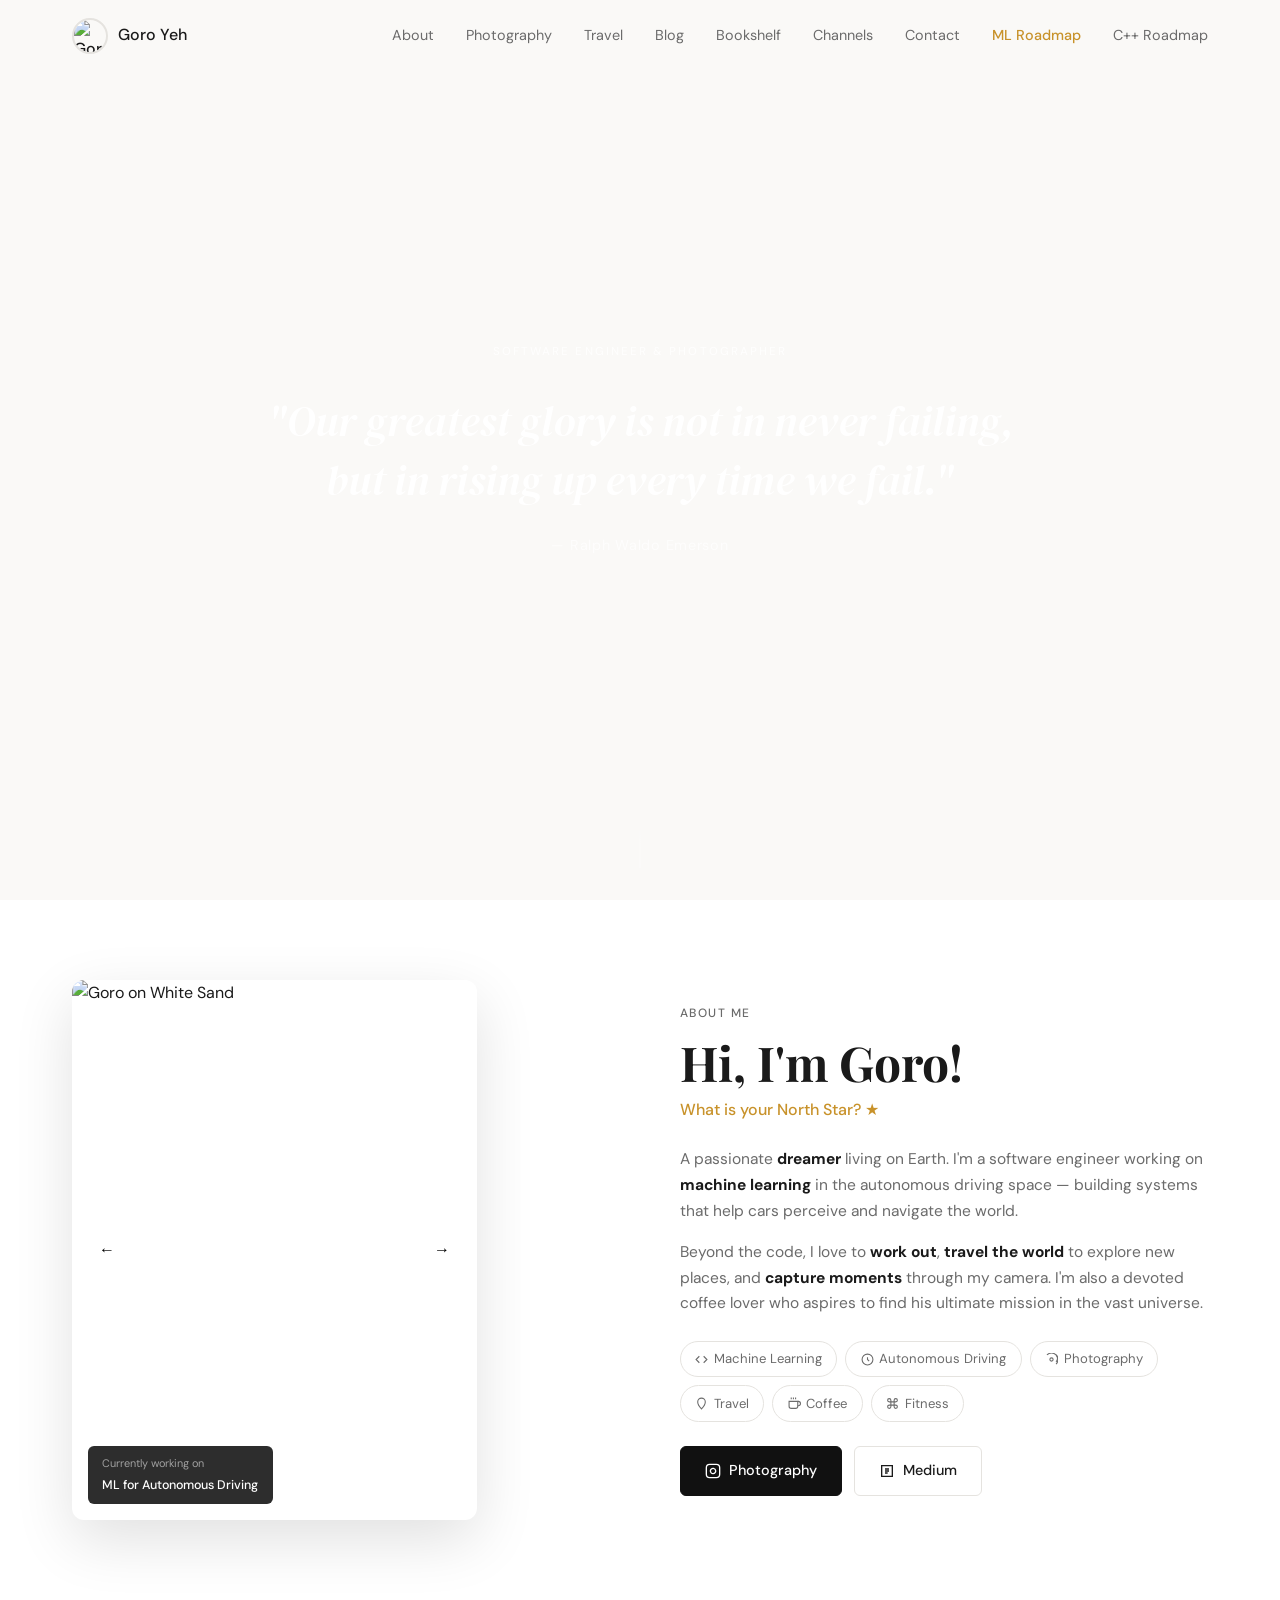
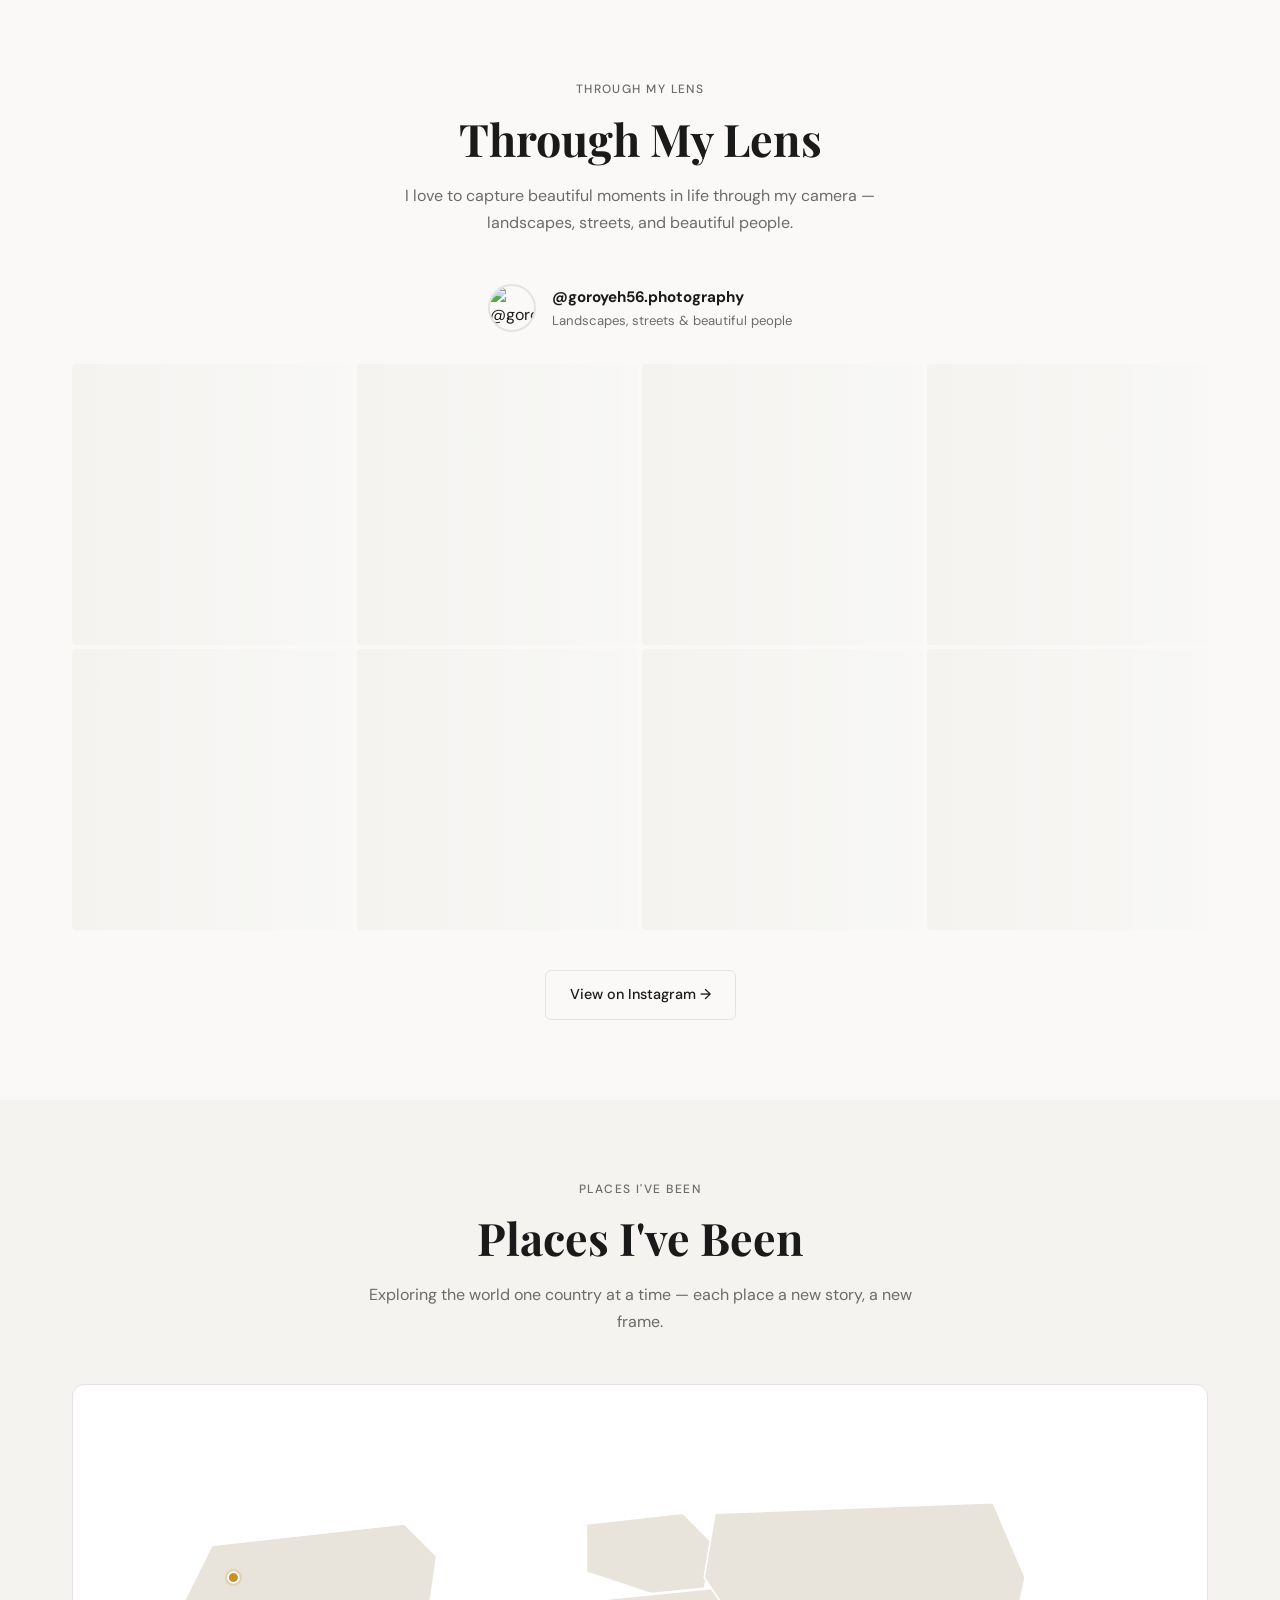
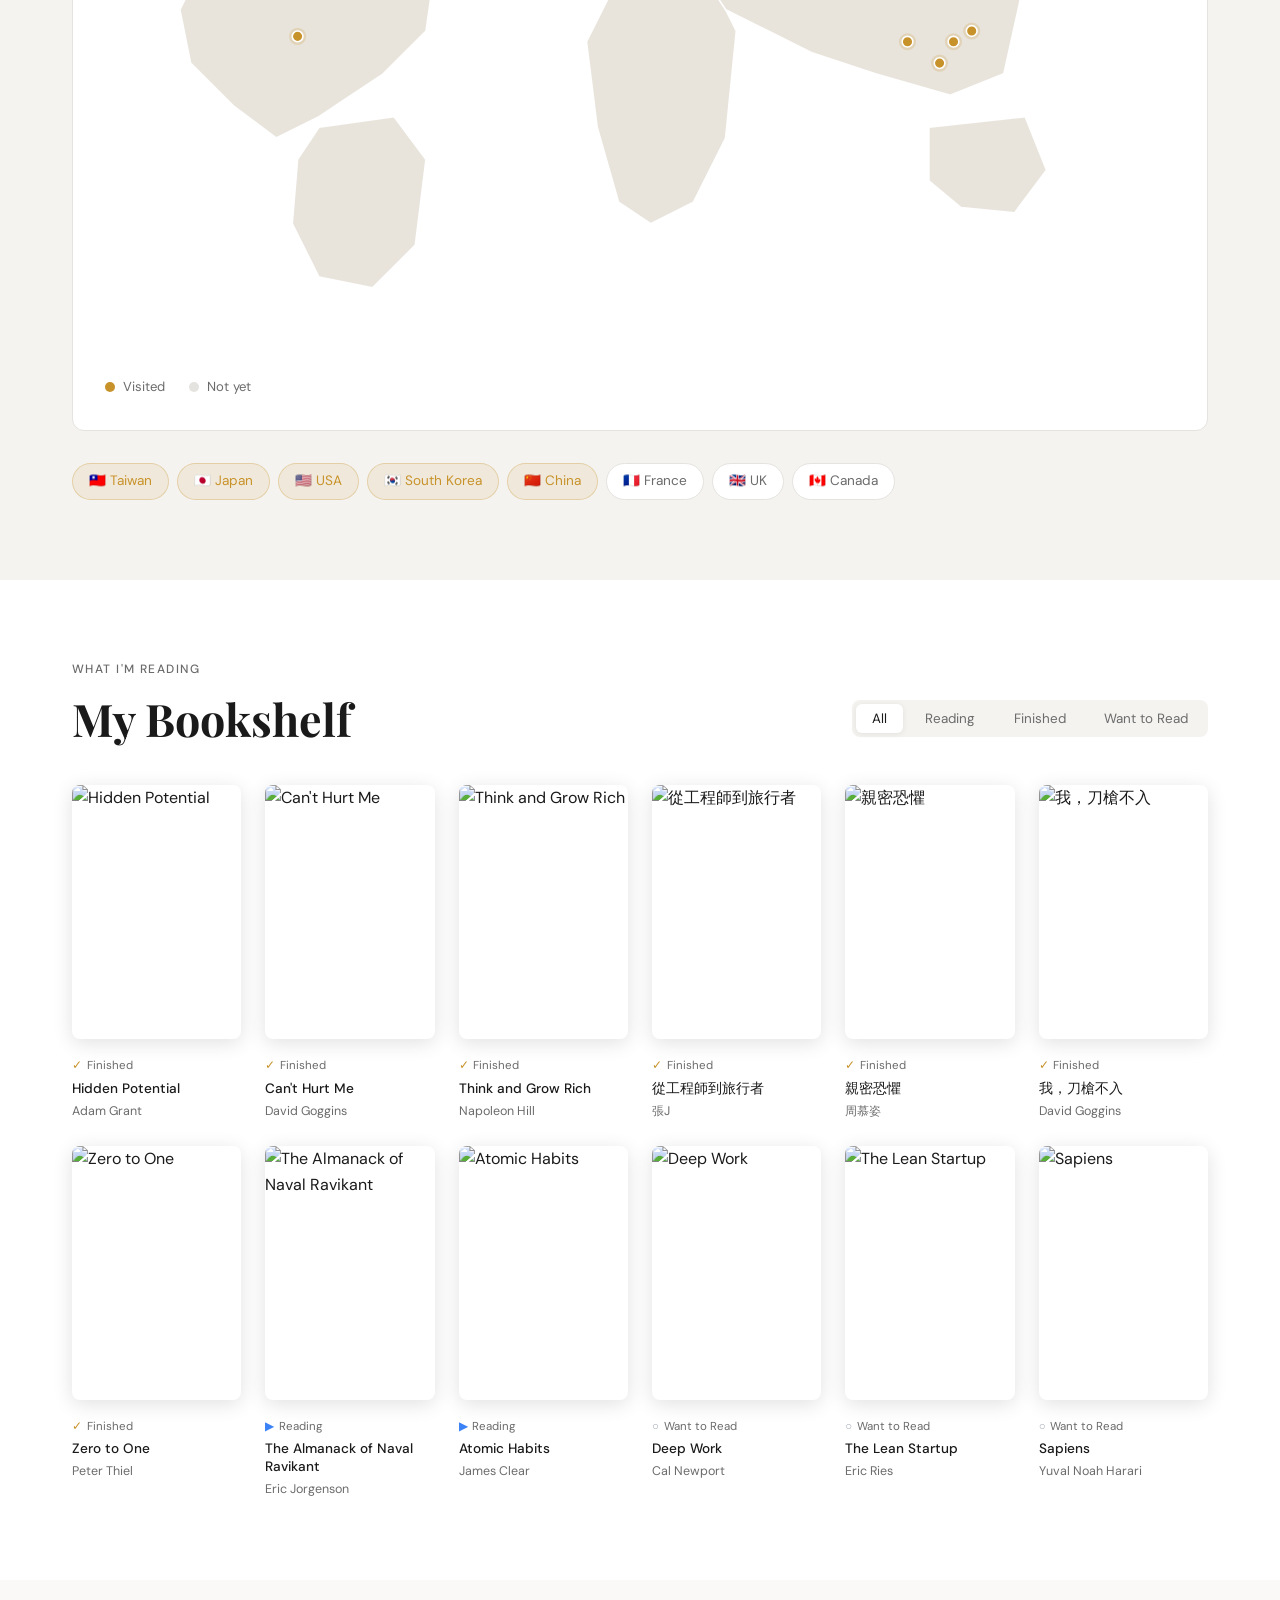
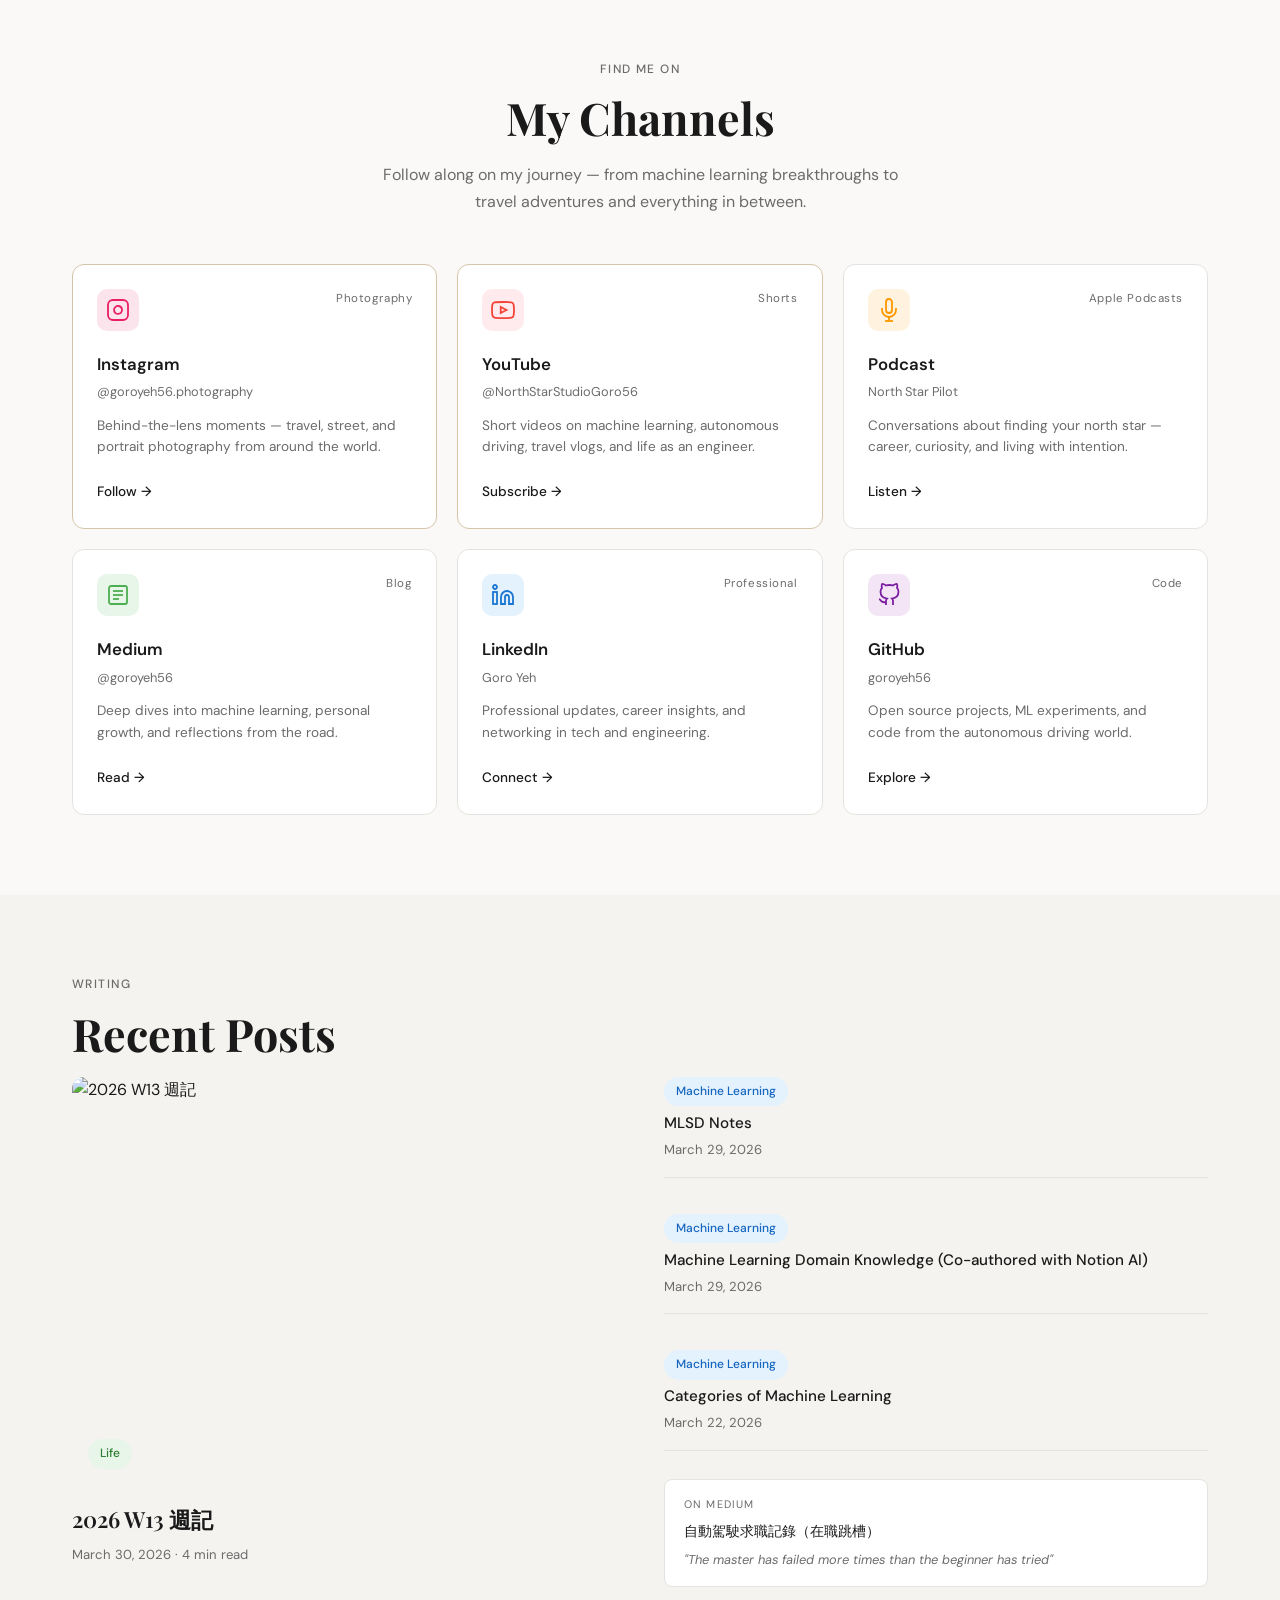
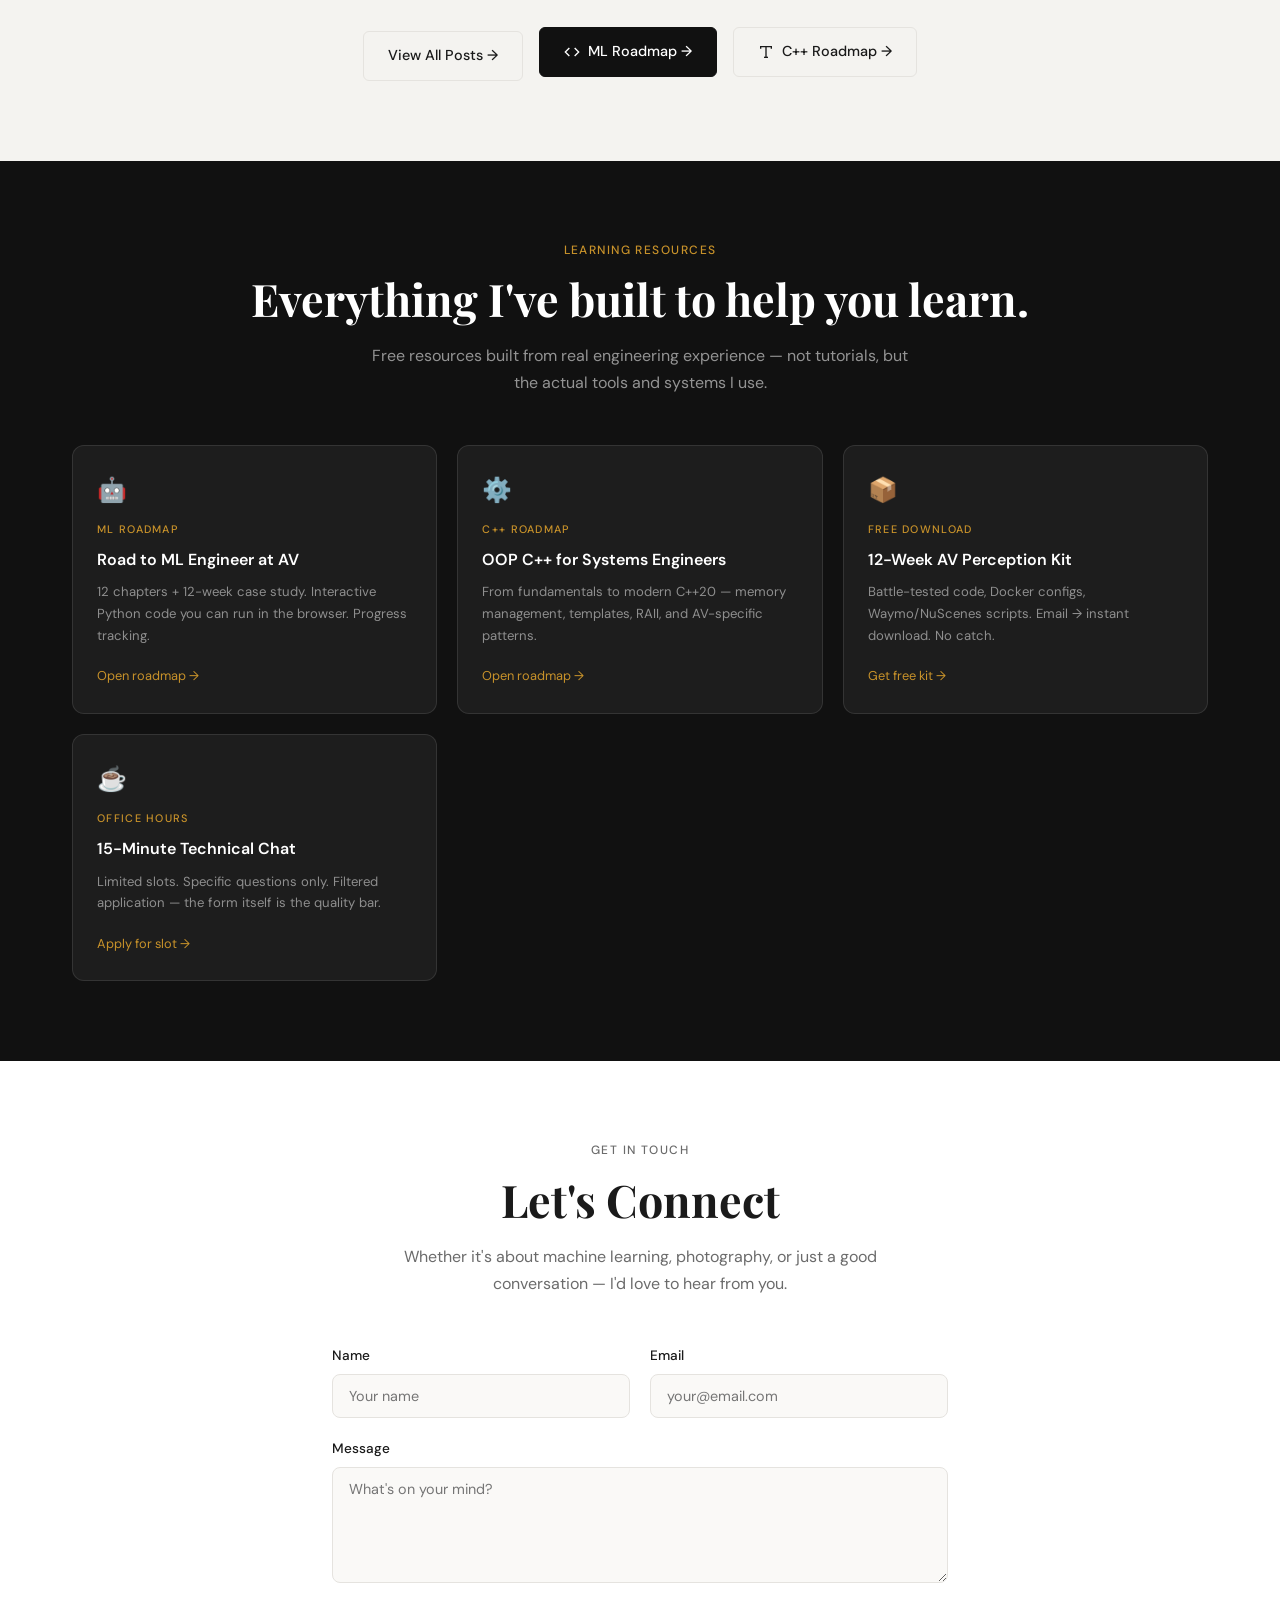
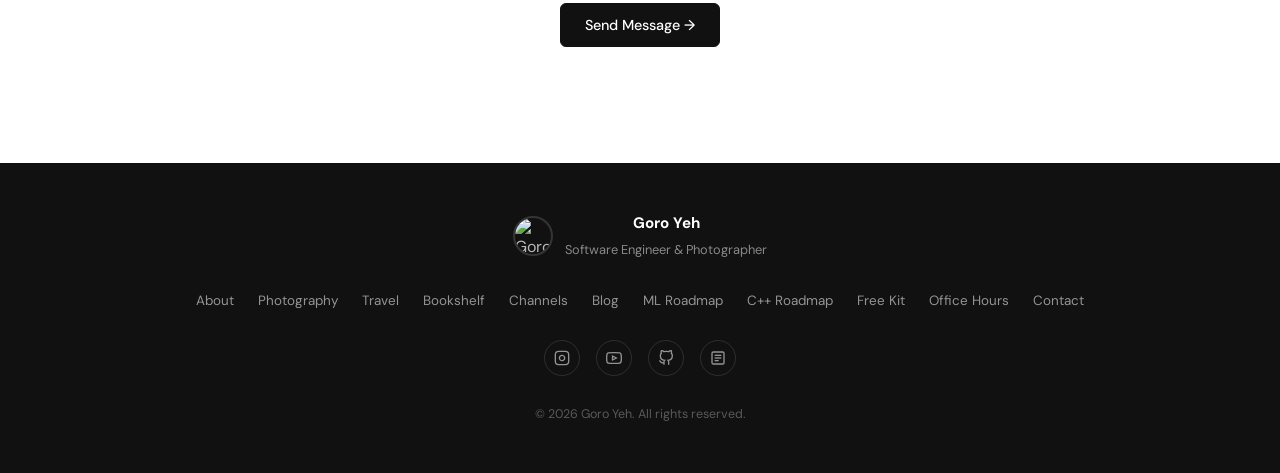
==== commit d69a3451: "Fix C++ syntax highlighter. Add C++ Practice on-the-fly." ====
--- a/index.html
+++ b/index.html
@@ -56,10 +56,10 @@
     <div class="container about-grid">
       <div class="about-slider-wrap">
         <div class="about-slider" id="aboutSlider">
-          <div class="slide">
+          <div class="slide active">
             <img src="images/whitesand.jpg" alt="Goro on White Sand" style="object-position: center 25% !important;"/>
           </div> 
-          <div class="slide active">
+          <div class="slide">
             <img src="https://i0.wp.com/goroyeh56.com/wp-content/uploads/2025/11/DSC06261-1-scaled.jpg?resize=900%2C1200&ssl=1" alt="Goro at Brooklyn Bridge"/>
           </div>
           <div class="slide">
@@ -70,7 +70,7 @@
           </div>
           <div class="slide">
             <img src="images/deathvalley.JPG" alt="Goro in Death Valley"/>
-          </div>
+          </div>             
           <div class="slide">
             <img src="images/carmel-by-the-sea.JPG" alt="Goro in Carmel by the Sea"/>
           </div>
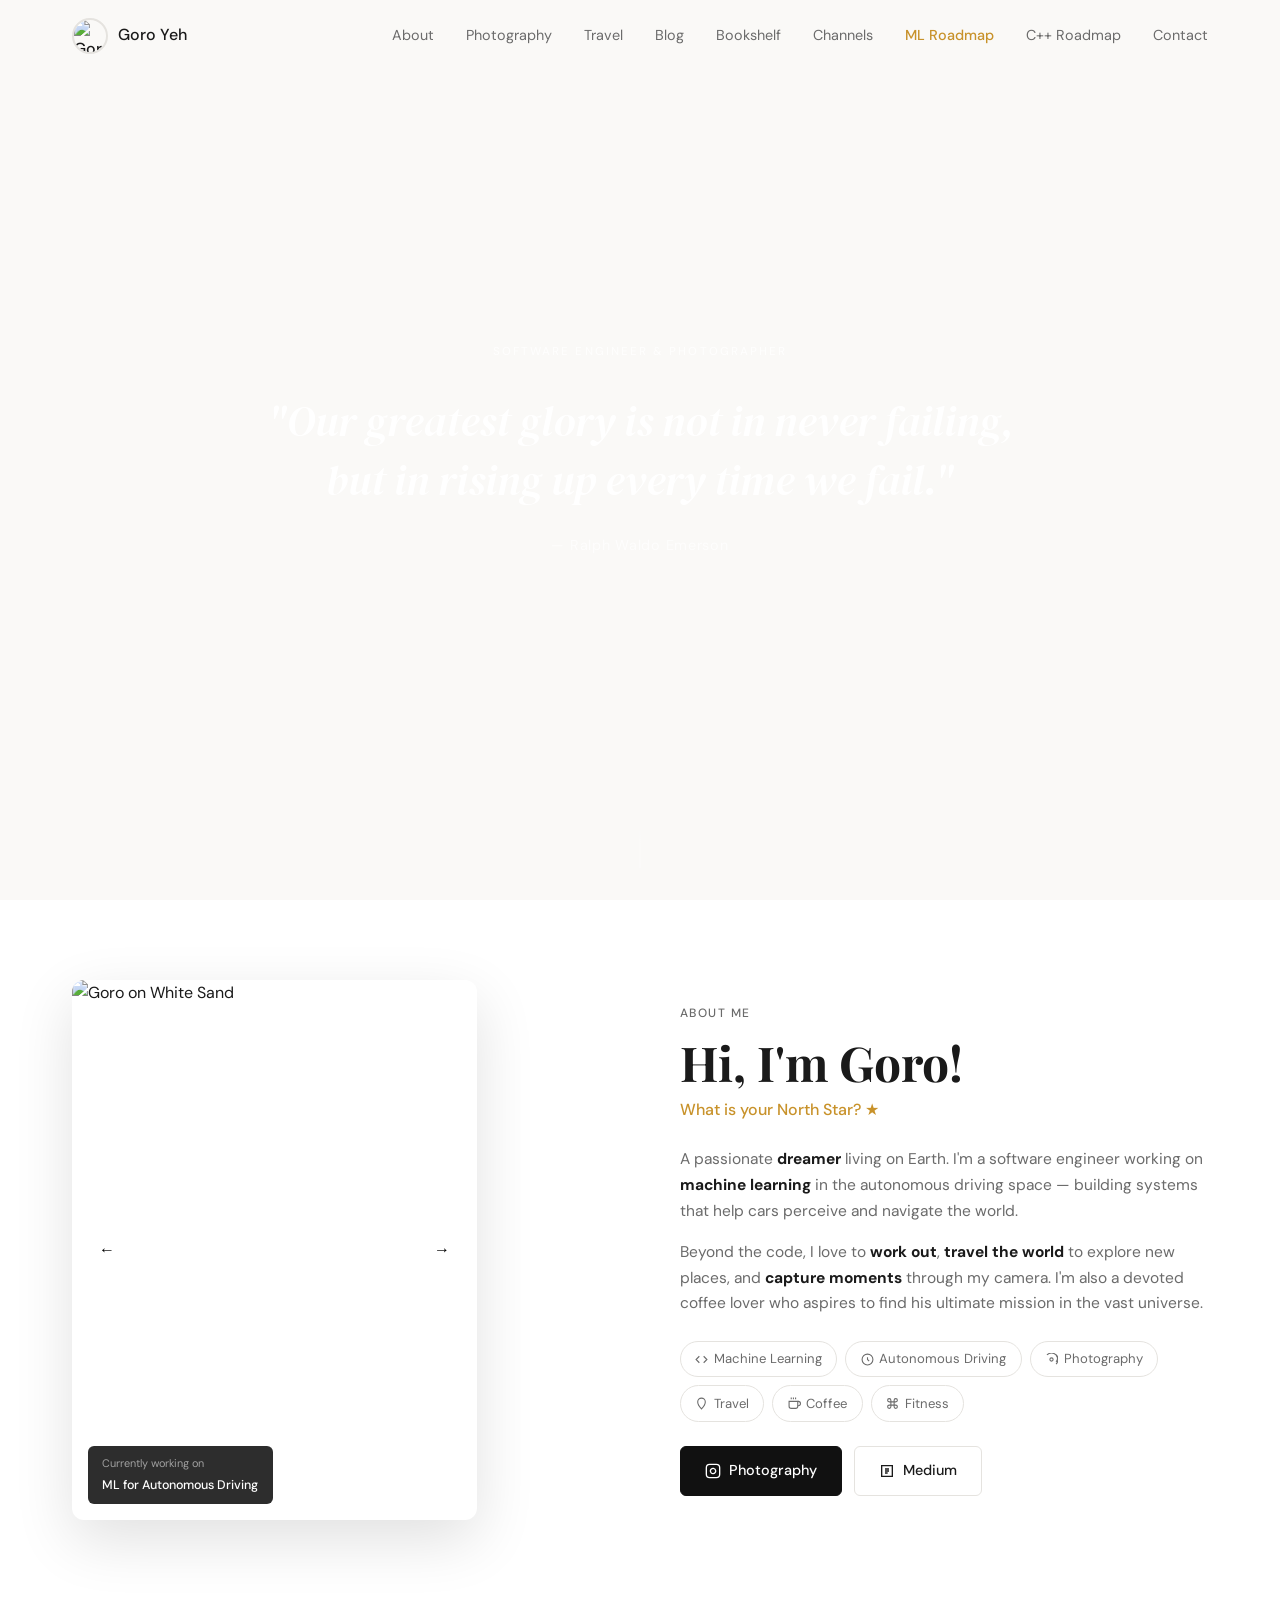
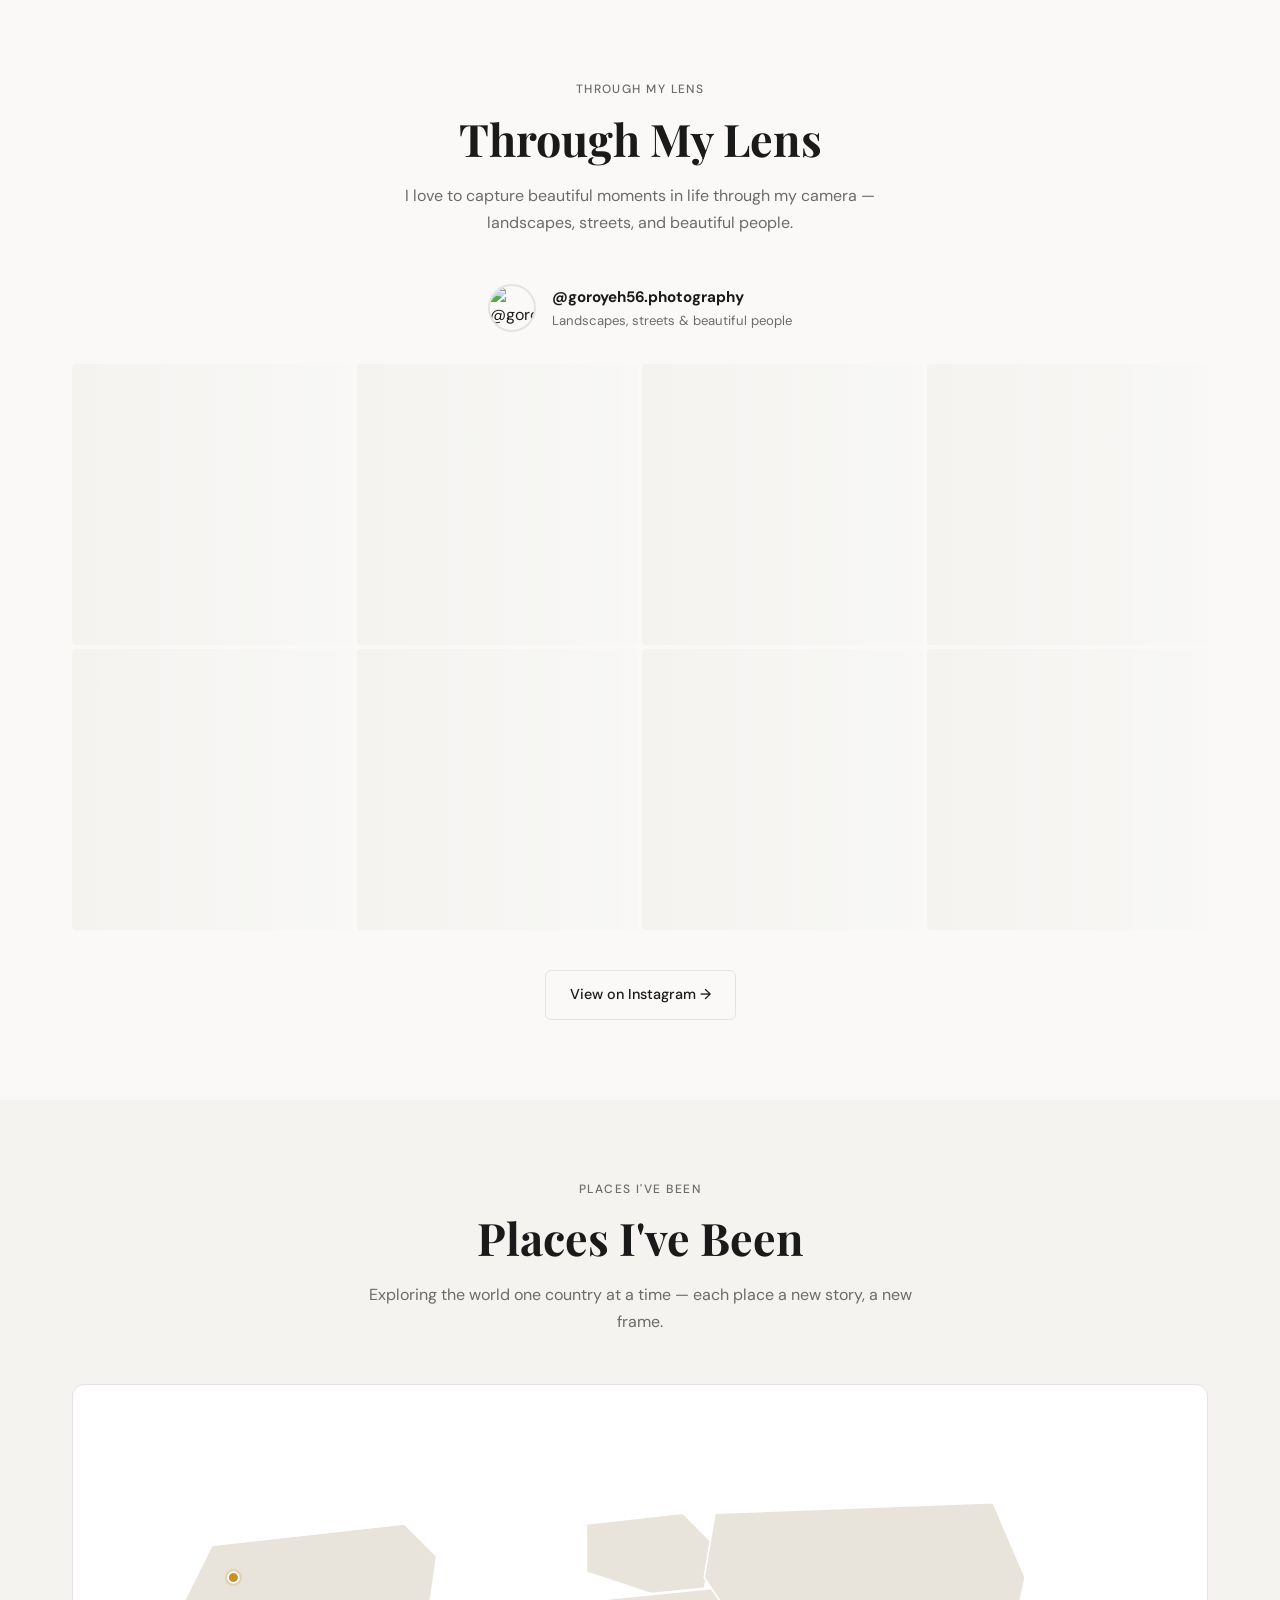
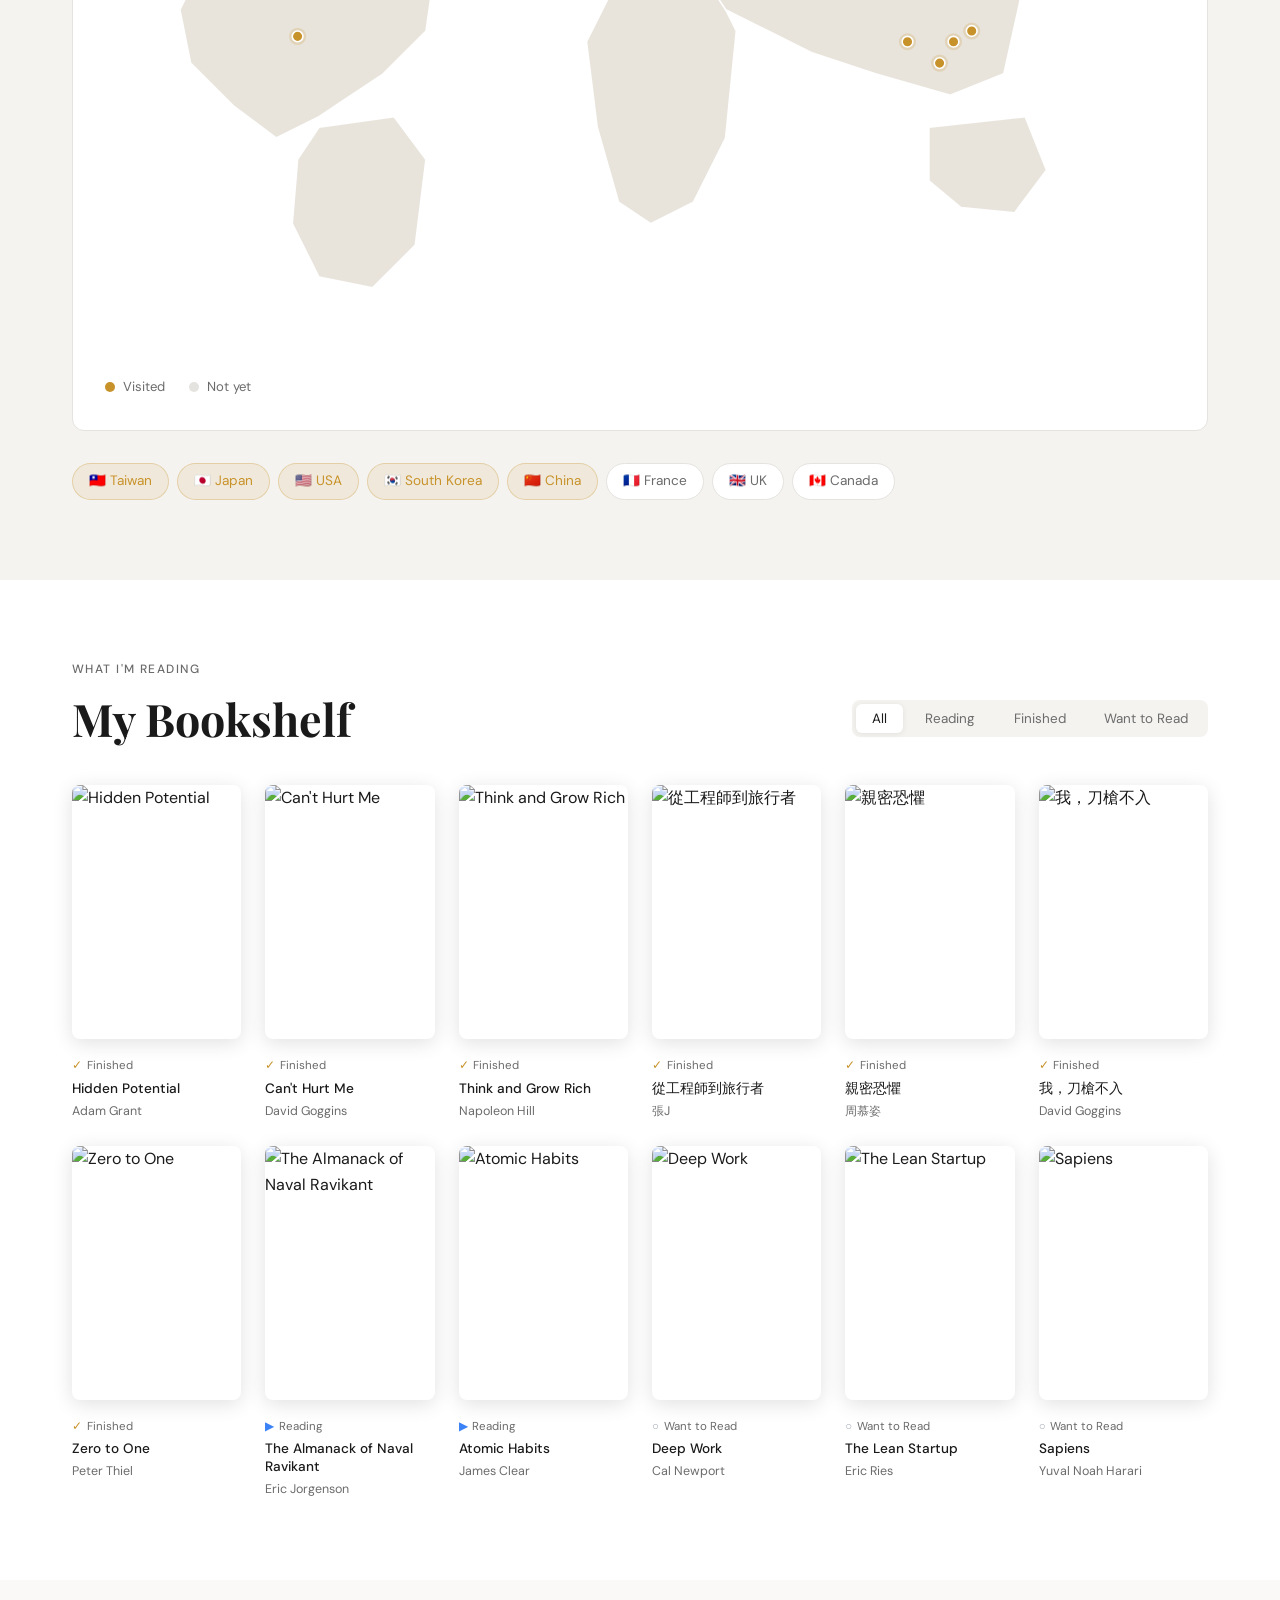
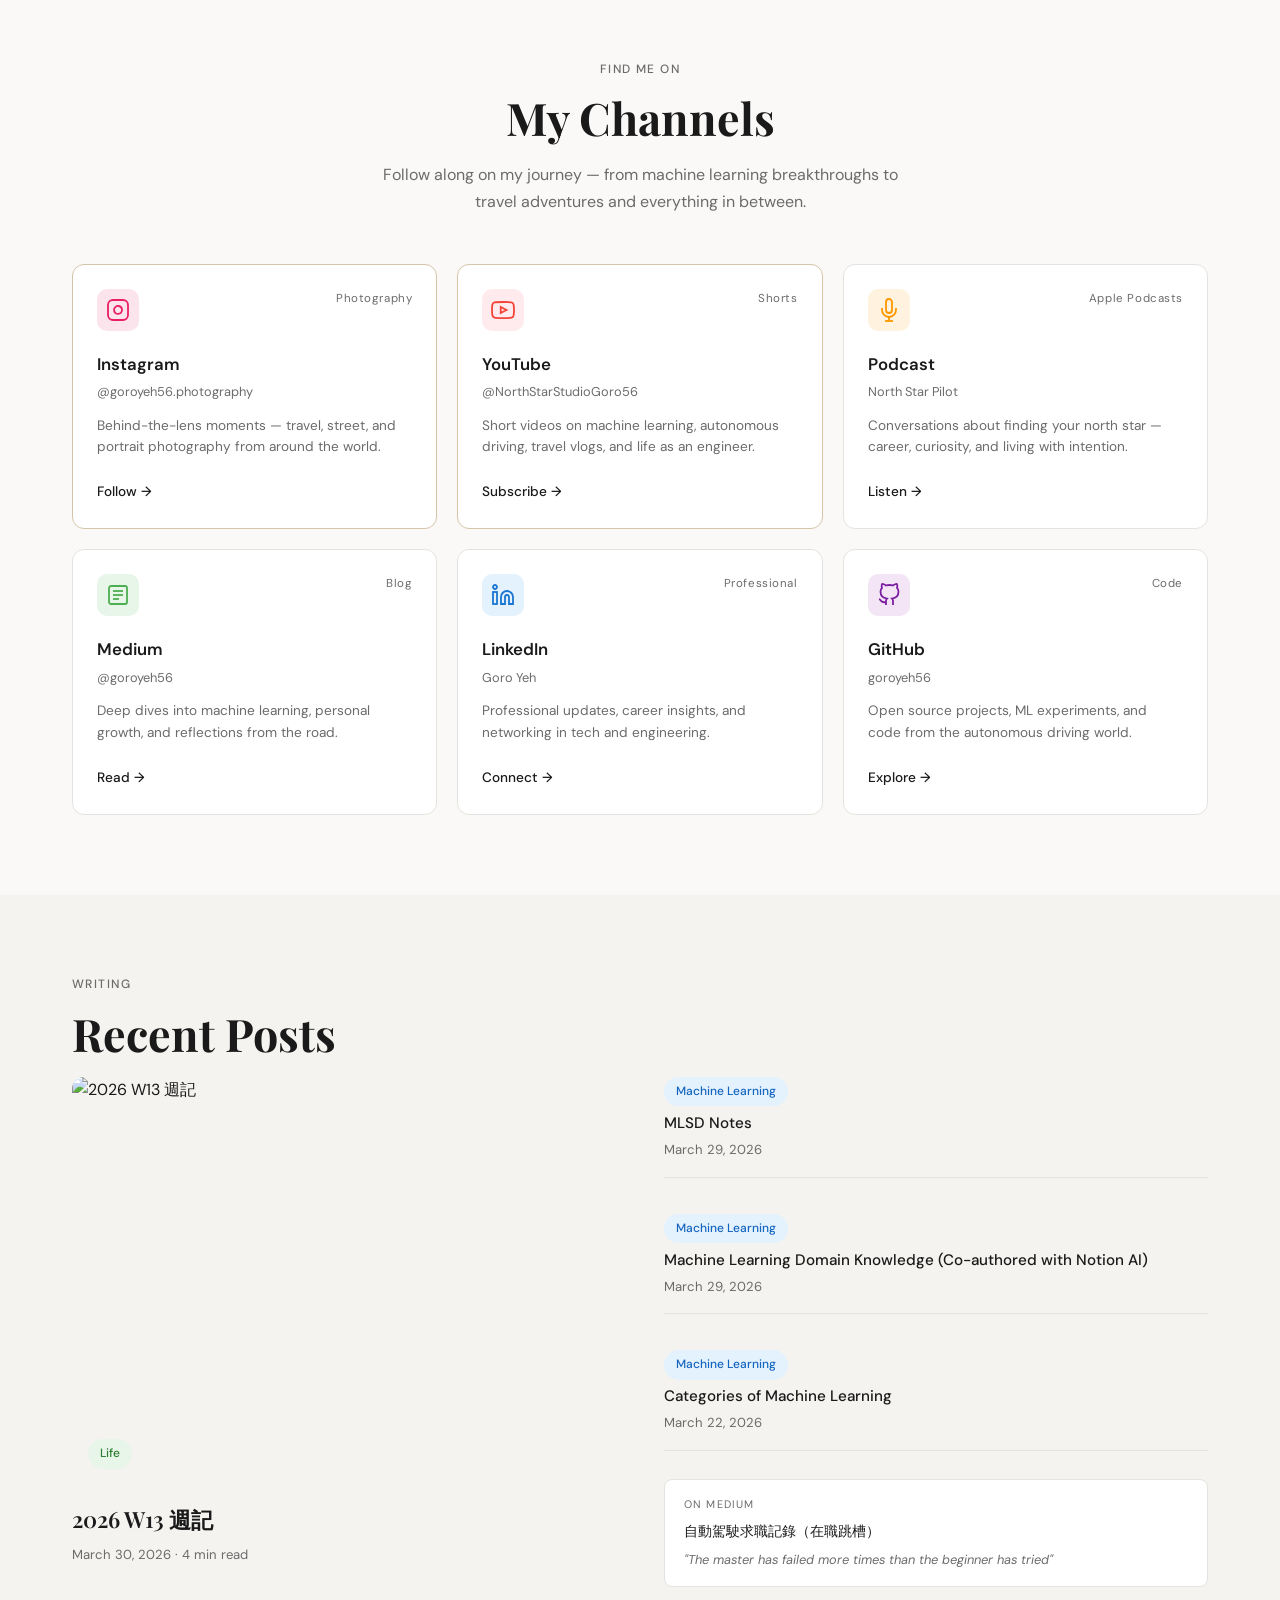
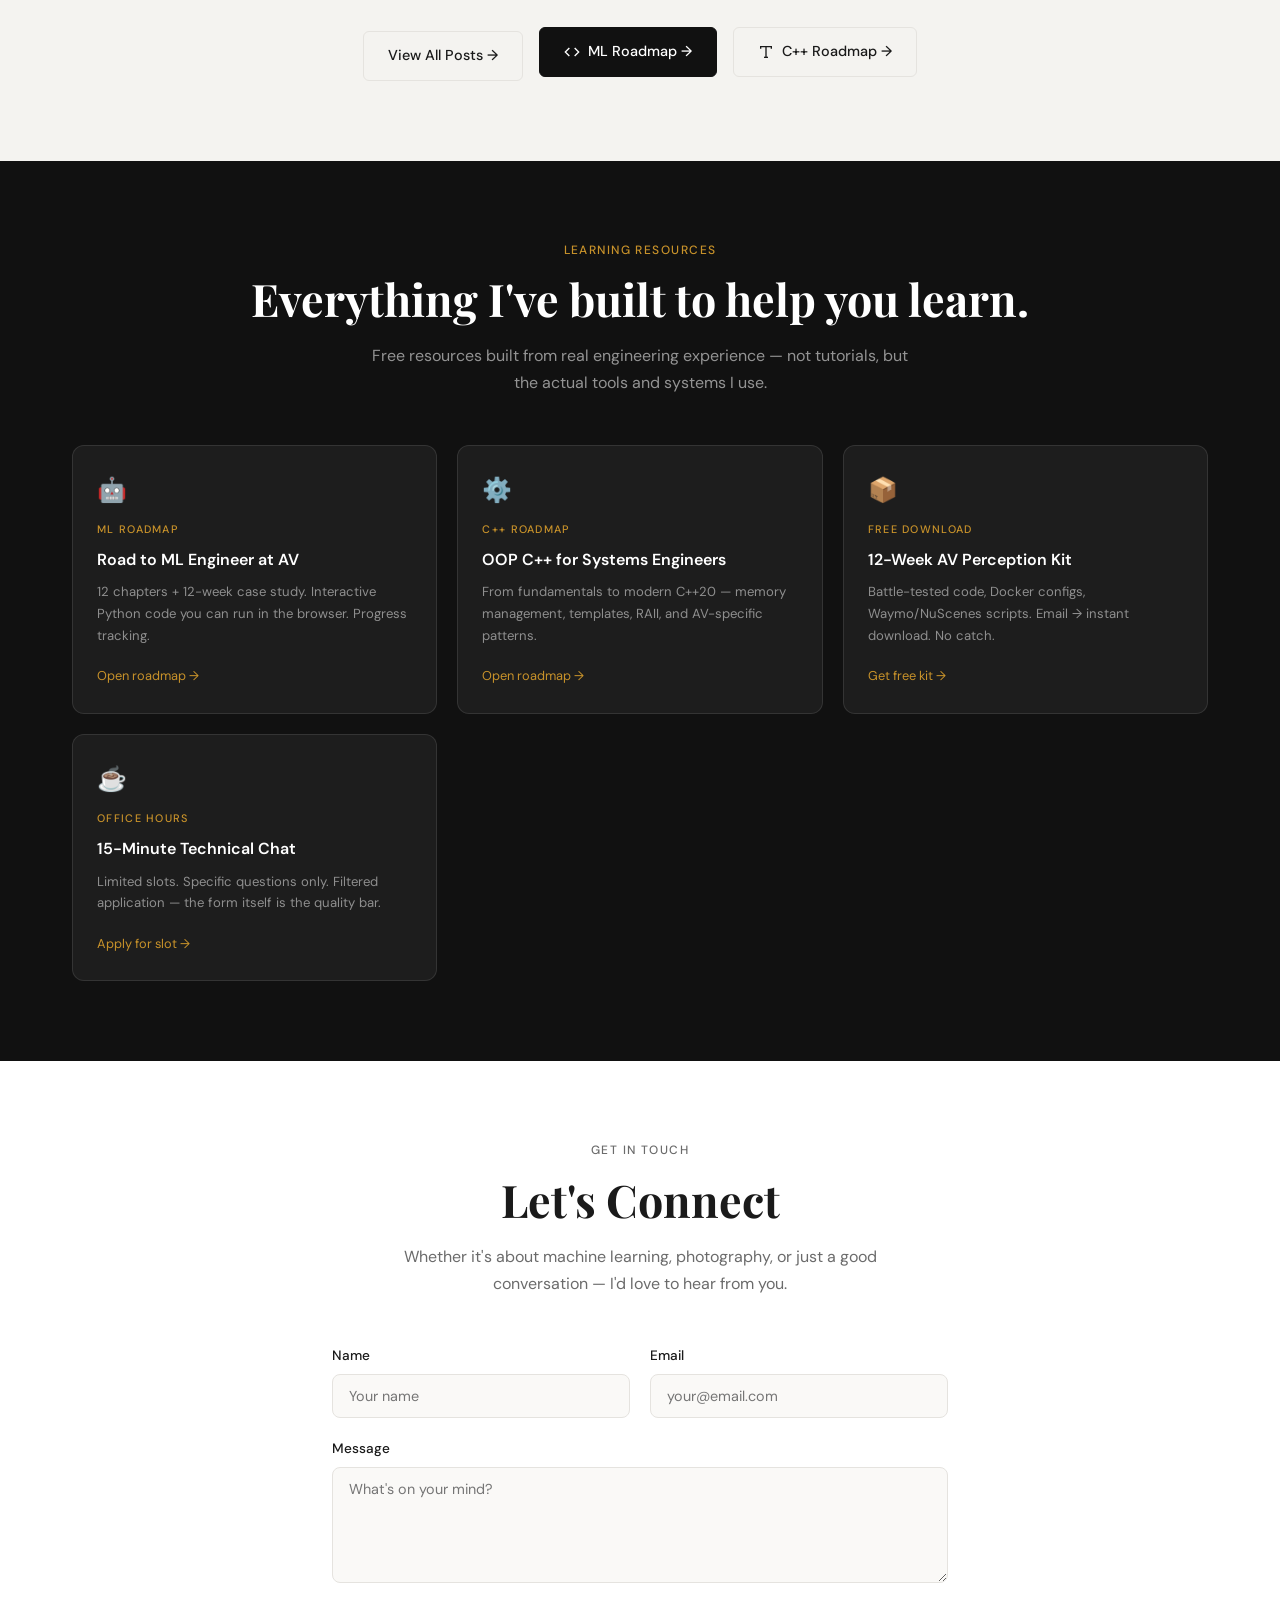
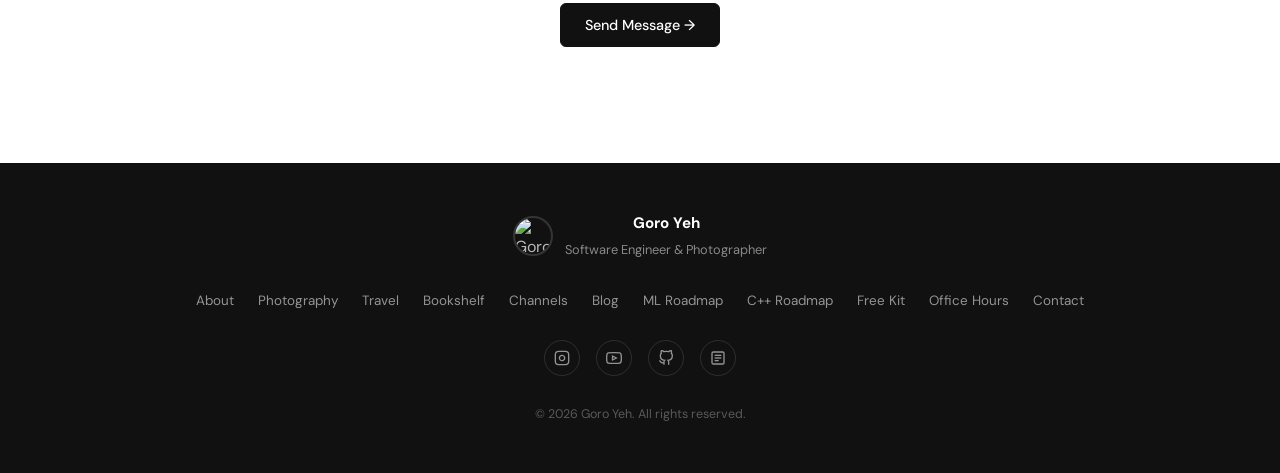
==== commit bb80225c: "Adjust navbar in 5 HTML files to make the ordering consistent." ====
--- a/index.html
+++ b/index.html
@@ -29,9 +29,9 @@
         <li><a href="#blog">Blog</a></li>
         <li><a href="#bookshelf">Bookshelf</a></li>
         <li><a href="#channels">Channels</a></li>
-        <li><a href="#contact">Contact</a></li>
         <li><a href="ml-roadmap.html" style="color:var(--gold);font-weight:500">ML Roadmap</a></li>
         <li><a href="cpp-roadmap.html">C++ Roadmap</a></li> 
+        <li><a href="#contact">Contact</a></li>
       </ul>
     </div>
   </nav>
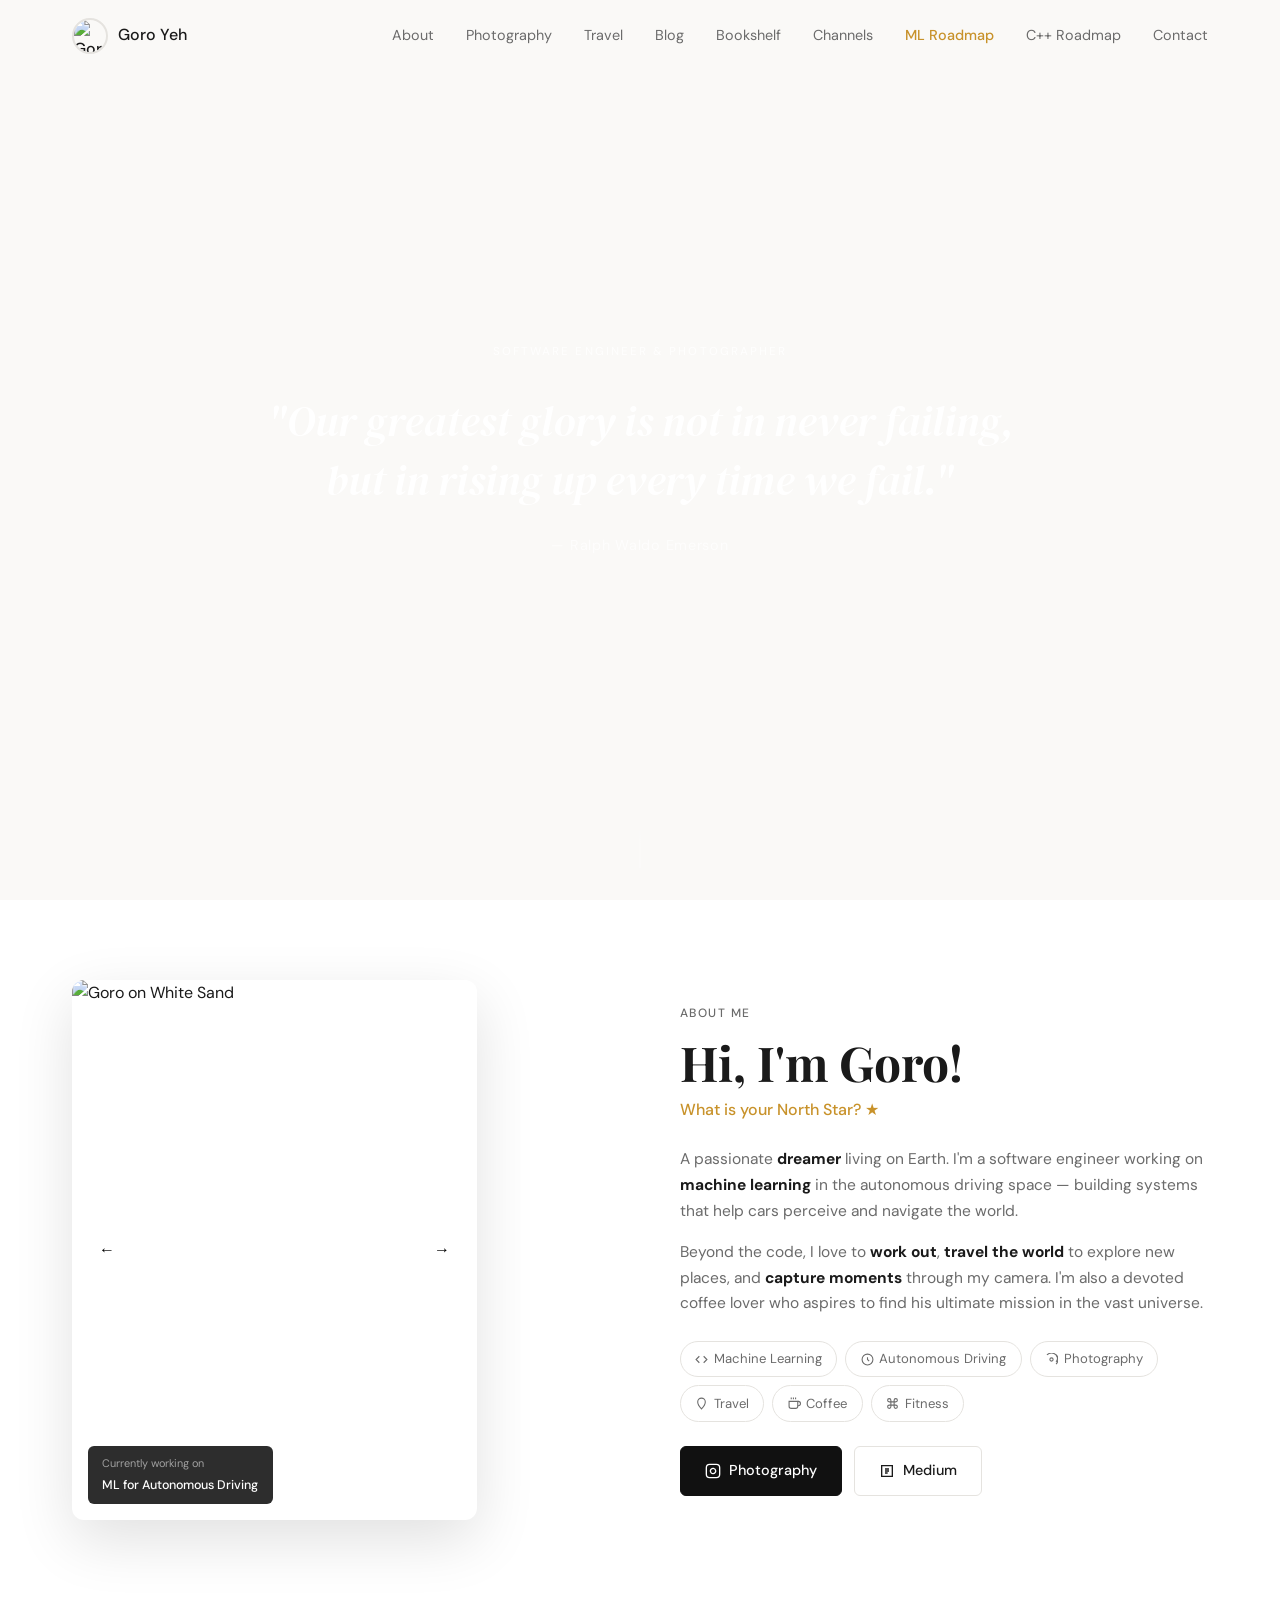
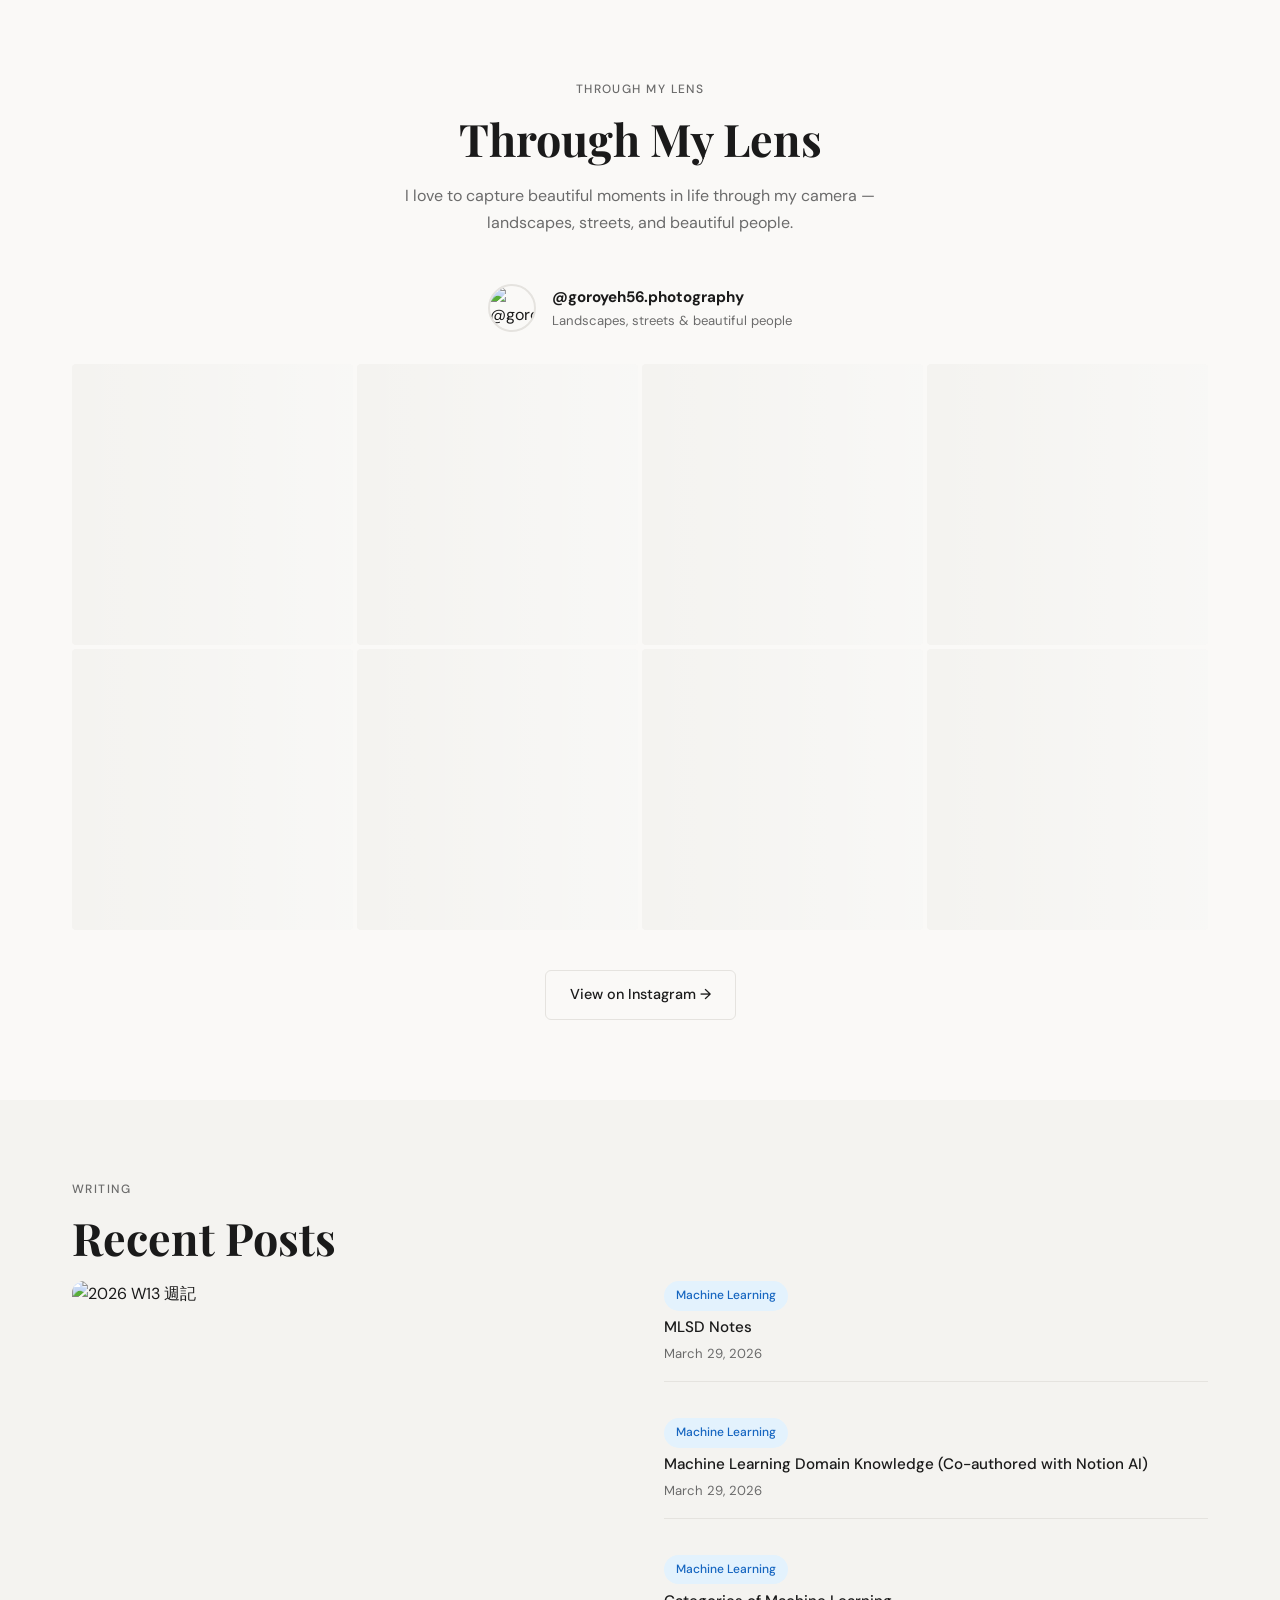
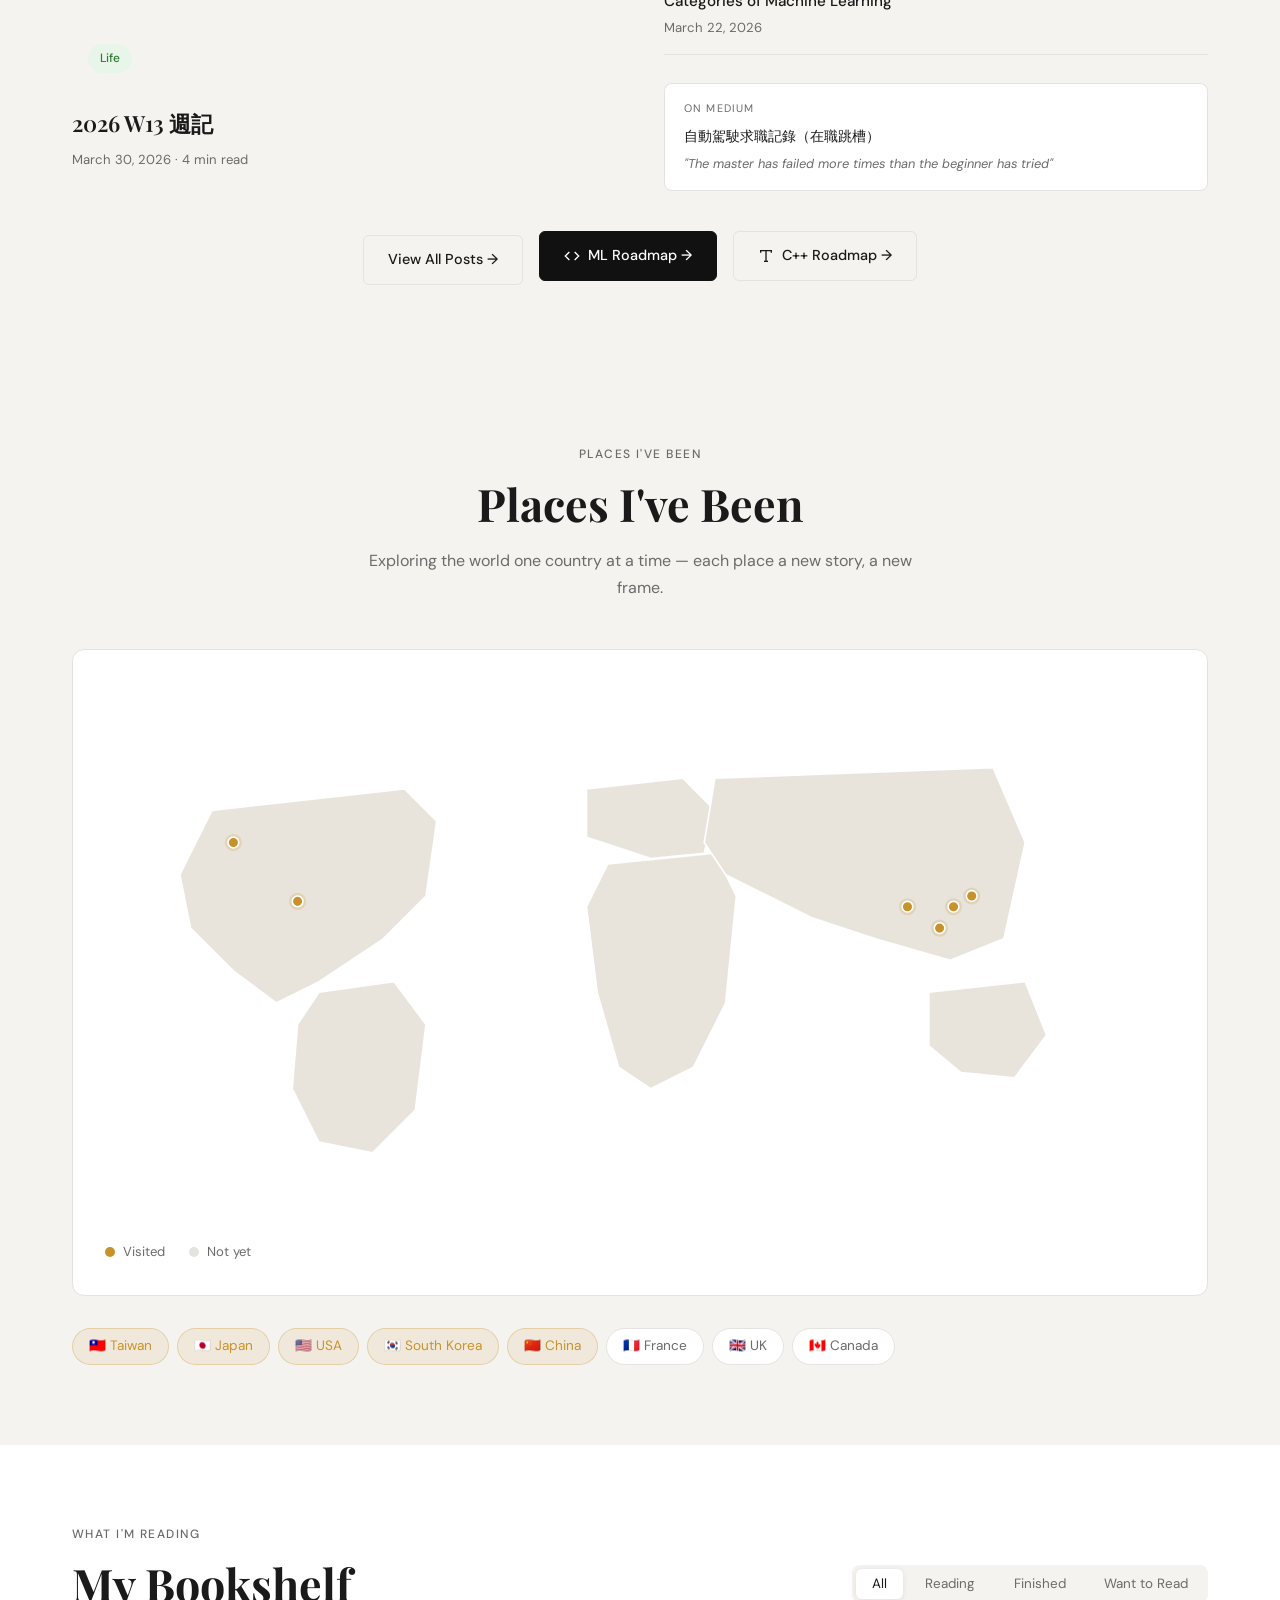
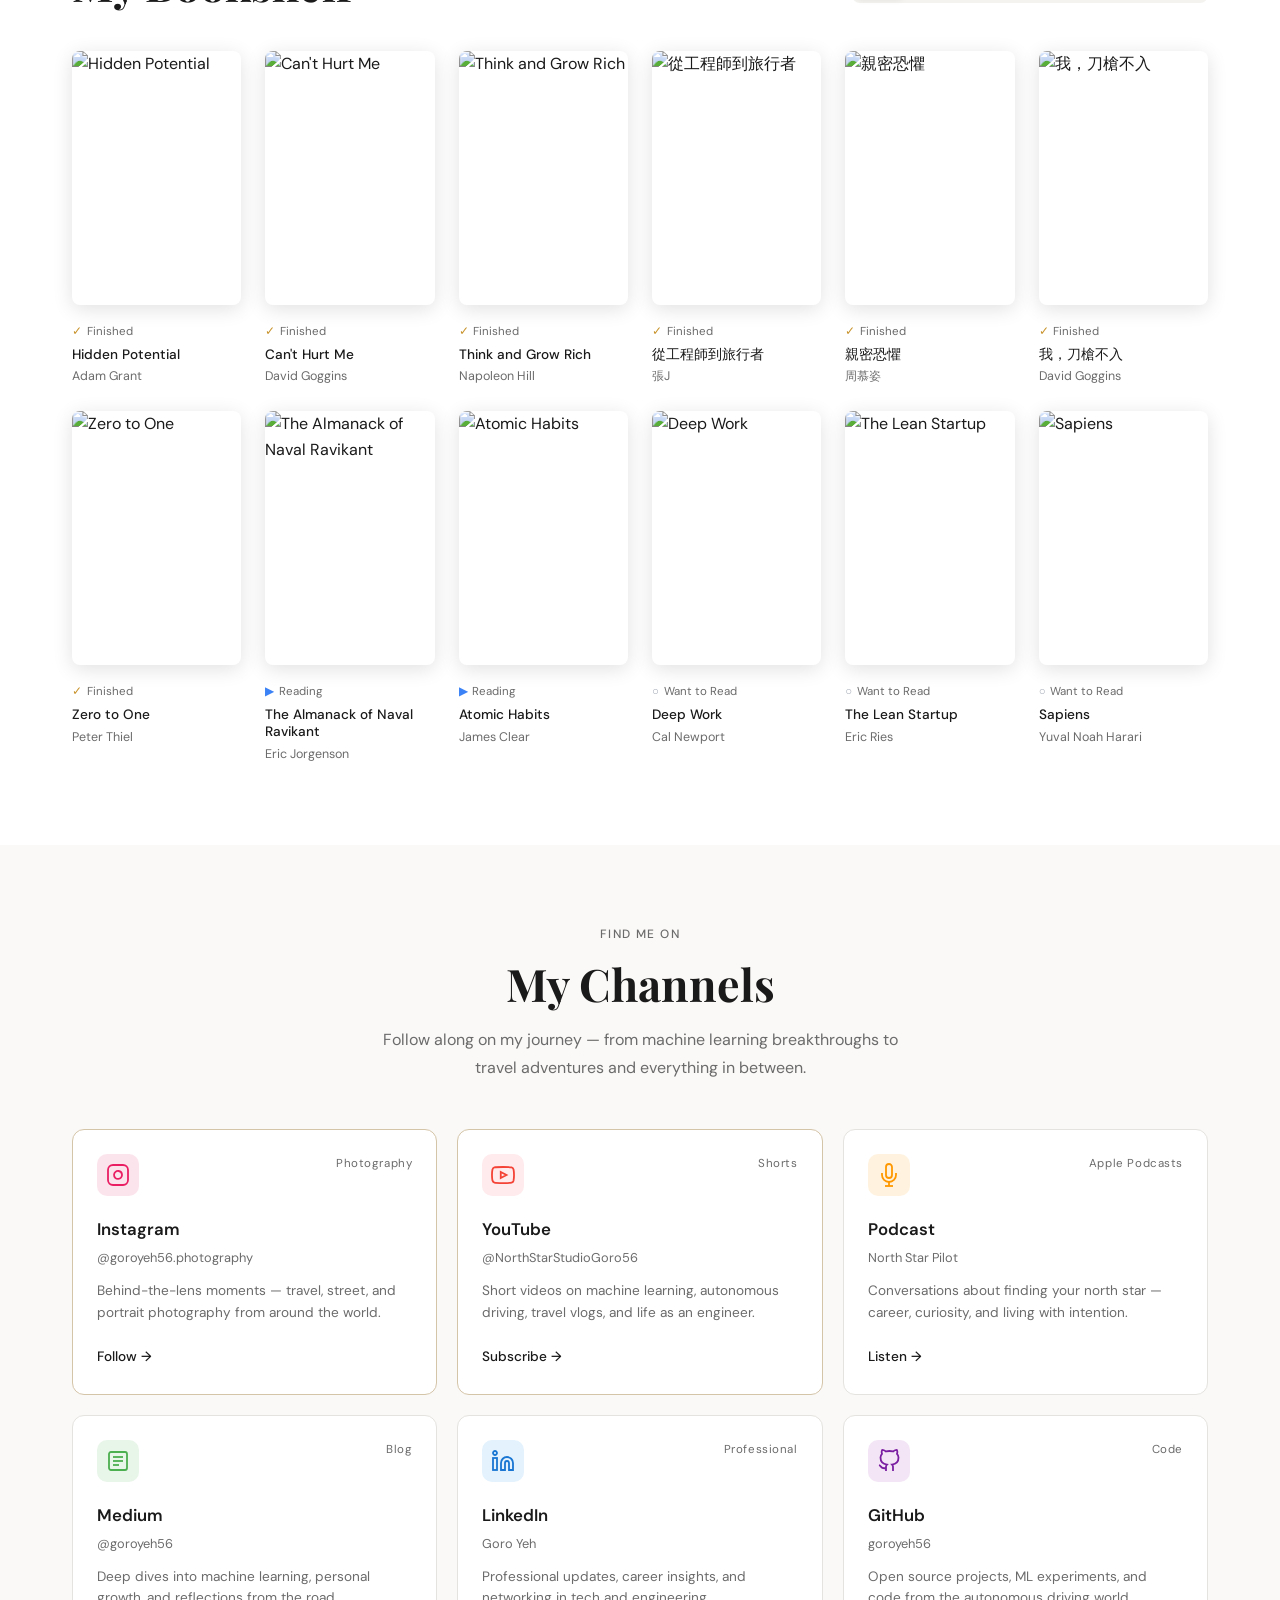
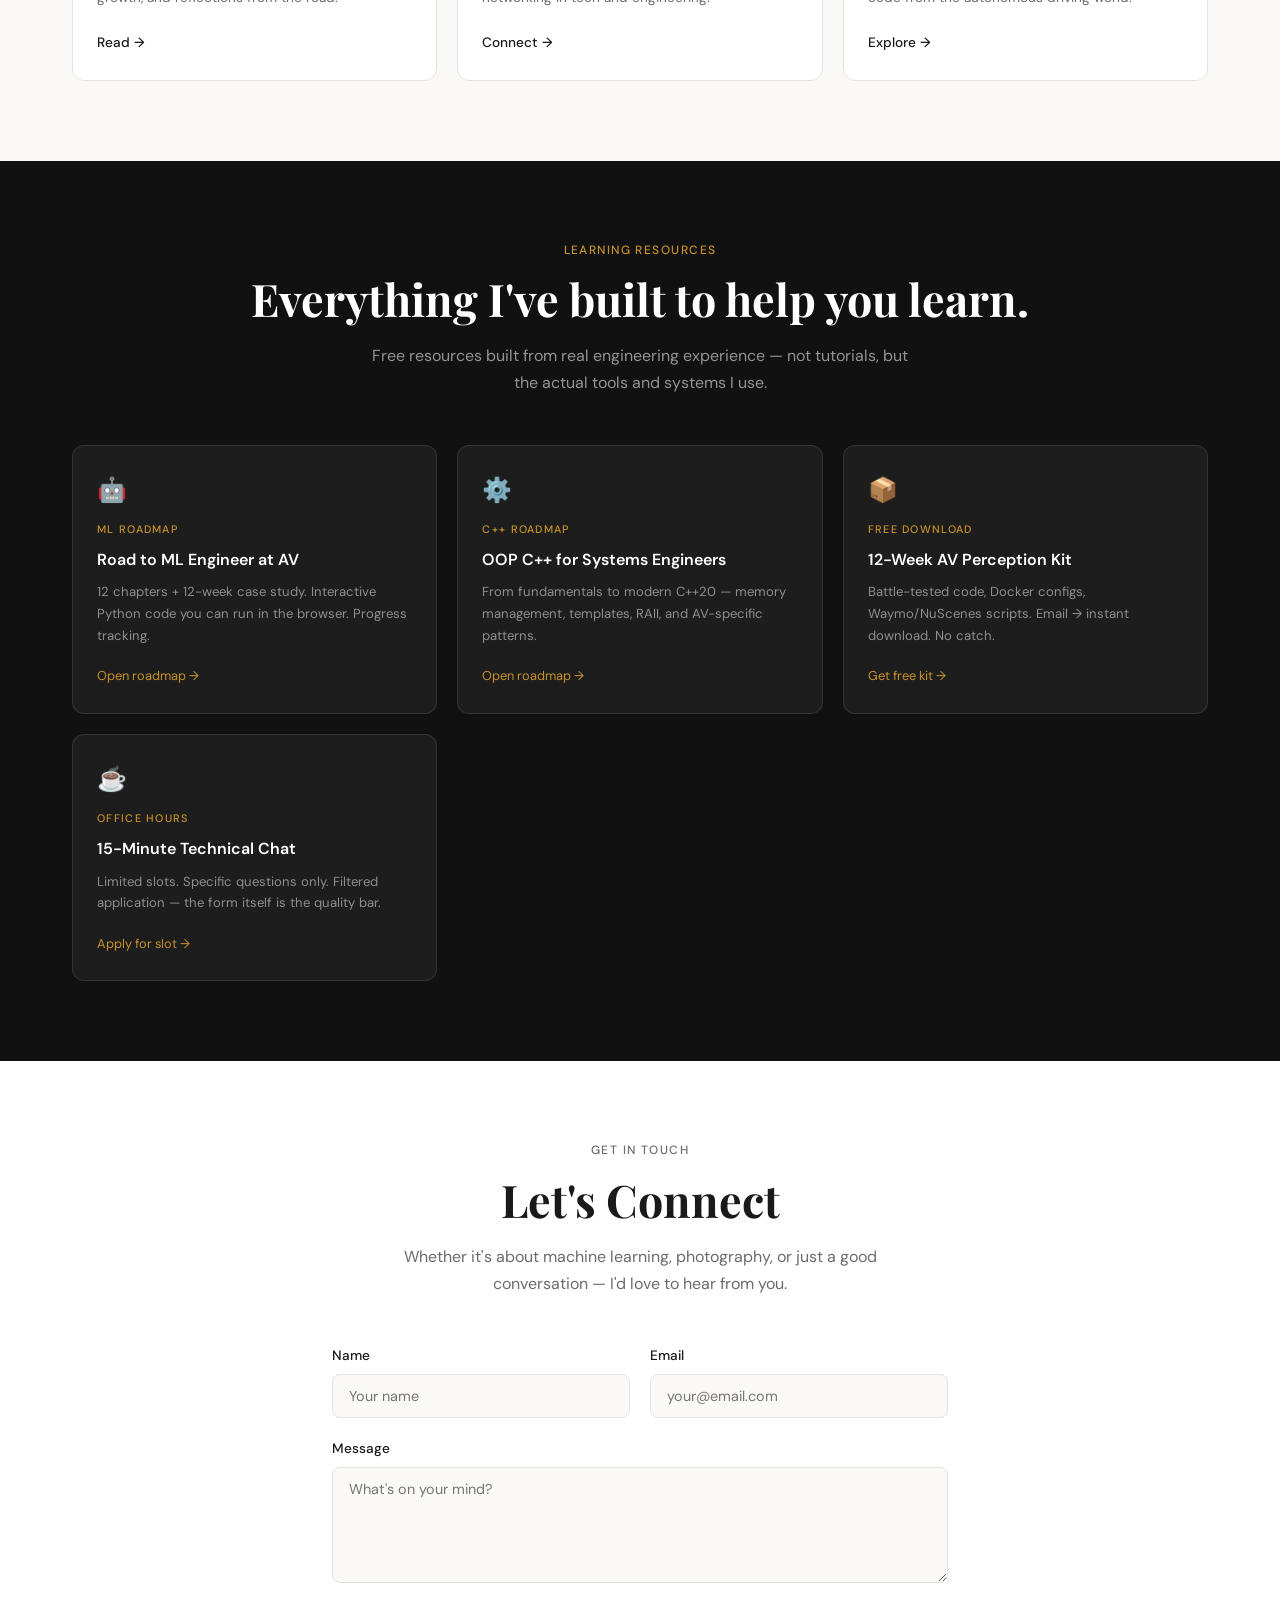
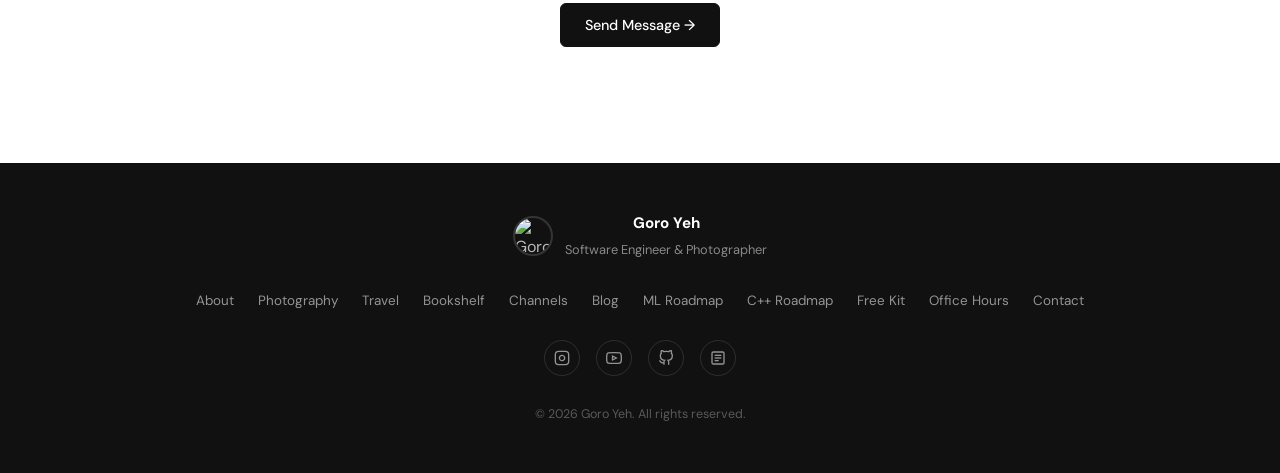
==== commit c40639fd: "Move Blog section ahead of travel section" ====
--- a/index.html
+++ b/index.html
@@ -153,122 +153,6 @@
     </div>
   </section>
 
-  <!-- TRAVEL MAP -->
-  <section id="travel">
-    <div class="container">
-      <p class="section-eyebrow center">PLACES I'VE BEEN</p>
-      <h2 class="section-title center">Places I've Been</h2>
-      <p class="section-sub center">Exploring the world one country at a time — each place a new story, a new frame.</p>
-      <div class="map-container">
-        <svg id="worldMap" viewBox="0 0 1000 500" xmlns="http://www.w3.org/2000/svg"></svg>
-        <div class="map-legend">
-          <span class="legend-dot visited"></span> Visited
-          <span class="legend-dot" style="margin-left:1rem"></span> Not yet
-        </div>
-      </div>
-      <div class="travel-countries">
-        <div class="country-chip visited">🇹🇼 Taiwan</div>
-        <div class="country-chip visited">🇯🇵 Japan</div>
-        <div class="country-chip visited">🇺🇸 USA</div>
-        <div class="country-chip visited">🇰🇷 South Korea</div>
-        <div class="country-chip visited">🇨🇳 China</div>
-        <div class="country-chip">🇫🇷 France</div>
-        <div class="country-chip">🇬🇧 UK</div>
-        <div class="country-chip">🇨🇦 Canada</div>
-      </div>
-    </div>
-  </section>
-
-  <!-- BOOKSHELF -->
-  <section id="bookshelf">
-    <div class="container">
-      <p class="section-eyebrow">WHAT I'M READING</p>
-      <div class="bookshelf-header">
-        <h2 class="section-title">My Bookshelf</h2>
-        <div class="book-filters">
-          <button class="filter-btn active" data-filter="all">All</button>
-          <button class="filter-btn" data-filter="reading">Reading</button>
-          <button class="filter-btn" data-filter="finished">Finished</button>
-          <button class="filter-btn" data-filter="want">Want to Read</button>
-        </div>
-      </div>
-      <div class="books-grid" id="booksGrid">
-        <!-- Books rendered by JS -->
-      </div>
-    </div>
-  </section>
-
-  <!-- CHANNELS -->
-  <section id="channels">
-    <div class="container">
-      <p class="section-eyebrow center">FIND ME ON</p>
-      <h2 class="section-title center">My Channels</h2>
-      <p class="section-sub center">Follow along on my journey — from machine learning breakthroughs to travel adventures and everything in between.</p>
-      <div class="channels-grid">
-        <div class="channel-card highlight">
-          <div class="channel-top">
-            <div class="channel-icon instagram"><svg viewBox="0 0 24 24" fill="none" stroke="currentColor" stroke-width="1.8"><rect x="2" y="2" width="20" height="20" rx="5"/><path d="M16 11.37A4 4 0 1 1 12.63 8 4 4 0 0 1 16 11.37z"/><line x1="17.5" y1="6.5" x2="17.51" y2="6.5"/></svg></div>
-            <span class="channel-category">Photography</span>
-          </div>
-          <h3>Instagram</h3>
-          <p class="channel-handle">@goroyeh56.photography</p>
-          <p class="channel-desc">Behind-the-lens moments — travel, street, and portrait photography from around the world.</p>
-          <a href="https://www.instagram.com/goroyeh56.photography/" target="_blank" class="channel-link">Follow →</a>
-        </div>
-        <div class="channel-card highlight">
-          <div class="channel-top">
-            <div class="channel-icon youtube"><svg viewBox="0 0 24 24" fill="none" stroke="currentColor" stroke-width="1.8"><path d="M22.54 6.42a2.78 2.78 0 0 0-1.95-1.96C18.88 4 12 4 12 4s-6.88 0-8.59.46a2.78 2.78 0 0 0-1.95 1.96A29 29 0 0 0 1 12a29 29 0 0 0 .46 5.58A2.78 2.78 0 0 0 3.41 19.6C5.12 20.06 12 20.06 12 20.06s6.88 0 8.59-.46a2.78 2.78 0 0 0 1.95-1.95A29 29 0 0 0 23 12a29 29 0 0 0-.46-5.58z"/><polygon points="9.75 15.02 15.5 12 9.75 8.98 9.75 15.02"/></svg></div>
-            <span class="channel-category">Shorts</span>
-          </div>
-          <h3>YouTube</h3>
-          <p class="channel-handle">@NorthStarStudioGoro56</p>
-          <p class="channel-desc">Short videos on machine learning, autonomous driving, travel vlogs, and life as an engineer.</p>
-          <a href="https://www.youtube.com/@NorthStarStudioGoro56/shorts" target="_blank" class="channel-link">Subscribe →</a>
-        </div>
-        <div class="channel-card">
-          <div class="channel-top">
-            <div class="channel-icon podcast"><svg viewBox="0 0 24 24" fill="none" stroke="currentColor" stroke-width="1.8"><path d="M12 1a3 3 0 0 0-3 3v8a3 3 0 0 0 6 0V4a3 3 0 0 0-3-3z"/><path d="M19 10v2a7 7 0 0 1-14 0v-2"/><line x1="12" y1="19" x2="12" y2="23"/><line x1="8" y1="23" x2="16" y2="23"/></svg></div>
-            <span class="channel-category">Apple Podcasts</span>
-          </div>
-          <h3>Podcast</h3>
-          <p class="channel-handle">North Star Pilot</p>
-          <p class="channel-desc">Conversations about finding your north star — career, curiosity, and living with intention.</p>
-          <a href="#" class="channel-link">Listen →</a>
-        </div>
-        <div class="channel-card">
-          <div class="channel-top">
-            <div class="channel-icon medium"><svg viewBox="0 0 24 24" fill="none" stroke="currentColor" stroke-width="1.8"><rect x="3" y="3" width="18" height="18" rx="2"/><line x1="7" y1="8" x2="17" y2="8"/><line x1="7" y1="12" x2="17" y2="12"/><line x1="7" y1="16" x2="13" y2="16"/></svg></div>
-            <span class="channel-category">Blog</span>
-          </div>
-          <h3>Medium</h3>
-          <p class="channel-handle">@goroyeh56</p>
-          <p class="channel-desc">Deep dives into machine learning, personal growth, and reflections from the road.</p>
-          <a href="https://medium.com/@goroyeh56" target="_blank" class="channel-link">Read →</a>
-        </div>
-        <div class="channel-card">
-          <div class="channel-top">
-            <div class="channel-icon linkedin"><svg viewBox="0 0 24 24" fill="none" stroke="currentColor" stroke-width="1.8"><path d="M16 8a6 6 0 0 1 6 6v7h-4v-7a2 2 0 0 0-2-2 2 2 0 0 0-2 2v7h-4v-7a6 6 0 0 1 6-6z"/><rect x="2" y="9" width="4" height="12"/><circle cx="4" cy="4" r="2"/></svg></div>
-            <span class="channel-category">Professional</span>
-          </div>
-          <h3>LinkedIn</h3>
-          <p class="channel-handle">Goro Yeh</p>
-          <p class="channel-desc">Professional updates, career insights, and networking in tech and engineering.</p>
-          <a href="https://www.linkedin.com/in/goroyeh56/" target="_blank" class="channel-link">Connect →</a>
-        </div>
-        <div class="channel-card">
-          <div class="channel-top">
-            <div class="channel-icon github"><svg viewBox="0 0 24 24" fill="none" stroke="currentColor" stroke-width="1.8"><path d="M9 19c-5 1.5-5-2.5-7-3m14 6v-3.87a3.37 3.37 0 0 0-.94-2.61c3.14-.35 6.44-1.54 6.44-7A5.44 5.44 0 0 0 20 4.77 5.07 5.07 0 0 0 19.91 1S18.73.65 16 2.48a13.38 13.38 0 0 0-7 0C6.27.65 5.09 1 5.09 1A5.07 5.07 0 0 0 5 4.77a5.44 5.44 0 0 0-1.5 3.78c0 5.42 3.3 6.61 6.44 7A3.37 3.37 0 0 0 9 18.13V22"/></svg></div>
-            <span class="channel-category">Code</span>
-          </div>
-          <h3>GitHub</h3>
-          <p class="channel-handle">goroyeh56</p>
-          <p class="channel-desc">Open source projects, ML experiments, and code from the autonomous driving world.</p>
-          <a href="https://github.com/goroyeh56" target="_blank" class="channel-link">Explore →</a>
-        </div>
-      </div>
-    </div>
-  </section>
-
   <!-- BLOG -->
   <section id="blog">
     <div class="container">
@@ -324,6 +208,121 @@
     </div>
   </section>
 
+  <!-- TRAVEL MAP -->
+  <section id="travel">
+    <div class="container">
+      <p class="section-eyebrow center">PLACES I'VE BEEN</p>
+      <h2 class="section-title center">Places I've Been</h2>
+      <p class="section-sub center">Exploring the world one country at a time — each place a new story, a new frame.</p>
+      <div class="map-container">
+        <svg id="worldMap" viewBox="0 0 1000 500" xmlns="http://www.w3.org/2000/svg"></svg>
+        <div class="map-legend">
+          <span class="legend-dot visited"></span> Visited
+          <span class="legend-dot" style="margin-left:1rem"></span> Not yet
+        </div>
+      </div>
+      <div class="travel-countries">
+        <div class="country-chip visited">🇹🇼 Taiwan</div>
+        <div class="country-chip visited">🇯🇵 Japan</div>
+        <div class="country-chip visited">🇺🇸 USA</div>
+        <div class="country-chip visited">🇰🇷 South Korea</div>
+        <div class="country-chip visited">🇨🇳 China</div>
+        <div class="country-chip">🇫🇷 France</div>
+        <div class="country-chip">🇬🇧 UK</div>
+        <div class="country-chip">🇨🇦 Canada</div>
+      </div>
+    </div>
+  </section>
+
+  <!-- BOOKSHELF -->
+  <section id="bookshelf">
+    <div class="container">
+      <p class="section-eyebrow">WHAT I'M READING</p>
+      <div class="bookshelf-header">
+        <h2 class="section-title">My Bookshelf</h2>
+        <div class="book-filters">
+          <button class="filter-btn active" data-filter="all">All</button>
+          <button class="filter-btn" data-filter="reading">Reading</button>
+          <button class="filter-btn" data-filter="finished">Finished</button>
+          <button class="filter-btn" data-filter="want">Want to Read</button>
+        </div>
+      </div>
+      <div class="books-grid" id="booksGrid">
+        <!-- Books rendered by JS -->
+      </div>
+    </div>
+  </section>
+
+  <!-- CHANNELS -->
+  <section id="channels">
+    <div class="container">
+      <p class="section-eyebrow center">FIND ME ON</p>
+      <h2 class="section-title center">My Channels</h2>
+      <p class="section-sub center">Follow along on my journey — from machine learning breakthroughs to travel adventures and everything in between.</p>
+      <div class="channels-grid">
+        <div class="channel-card highlight">
+          <div class="channel-top">
+            <div class="channel-icon instagram"><svg viewBox="0 0 24 24" fill="none" stroke="currentColor" stroke-width="1.8"><rect x="2" y="2" width="20" height="20" rx="5"/><path d="M16 11.37A4 4 0 1 1 12.63 8 4 4 0 0 1 16 11.37z"/><line x1="17.5" y1="6.5" x2="17.51" y2="6.5"/></svg></div>
+            <span class="channel-category">Photography</span>
+          </div>
+          <h3>Instagram</h3>
+          <p class="channel-handle">@goroyeh56.photography</p>
+          <p class="channel-desc">Behind-the-lens moments — travel, street, and portrait photography from around the world.</p>
+          <a href="https://www.instagram.com/goroyeh56.photography/" target="_blank" class="channel-link">Follow →</a>
+        </div>
+        <div class="channel-card highlight">
+          <div class="channel-top">
+            <div class="channel-icon youtube"><svg viewBox="0 0 24 24" fill="none" stroke="currentColor" stroke-width="1.8"><path d="M22.54 6.42a2.78 2.78 0 0 0-1.95-1.96C18.88 4 12 4 12 4s-6.88 0-8.59.46a2.78 2.78 0 0 0-1.95 1.96A29 29 0 0 0 1 12a29 29 0 0 0 .46 5.58A2.78 2.78 0 0 0 3.41 19.6C5.12 20.06 12 20.06 12 20.06s6.88 0 8.59-.46a2.78 2.78 0 0 0 1.95-1.95A29 29 0 0 0 23 12a29 29 0 0 0-.46-5.58z"/><polygon points="9.75 15.02 15.5 12 9.75 8.98 9.75 15.02"/></svg></div>
+            <span class="channel-category">Shorts</span>
+          </div>
+          <h3>YouTube</h3>
+          <p class="channel-handle">@NorthStarStudioGoro56</p>
+          <p class="channel-desc">Short videos on machine learning, autonomous driving, travel vlogs, and life as an engineer.</p>
+          <a href="https://www.youtube.com/@NorthStarStudioGoro56/shorts" target="_blank" class="channel-link">Subscribe →</a>
+        </div>
+        <div class="channel-card">
+          <div class="channel-top">
+            <div class="channel-icon podcast"><svg viewBox="0 0 24 24" fill="none" stroke="currentColor" stroke-width="1.8"><path d="M12 1a3 3 0 0 0-3 3v8a3 3 0 0 0 6 0V4a3 3 0 0 0-3-3z"/><path d="M19 10v2a7 7 0 0 1-14 0v-2"/><line x1="12" y1="19" x2="12" y2="23"/><line x1="8" y1="23" x2="16" y2="23"/></svg></div>
+            <span class="channel-category">Apple Podcasts</span>
+          </div>
+          <h3>Podcast</h3>
+          <p class="channel-handle">North Star Pilot</p>
+          <p class="channel-desc">Conversations about finding your north star — career, curiosity, and living with intention.</p>
+          <a href="#" class="channel-link">Listen →</a>
+        </div>
+        <div class="channel-card">
+          <div class="channel-top">
+            <div class="channel-icon medium"><svg viewBox="0 0 24 24" fill="none" stroke="currentColor" stroke-width="1.8"><rect x="3" y="3" width="18" height="18" rx="2"/><line x1="7" y1="8" x2="17" y2="8"/><line x1="7" y1="12" x2="17" y2="12"/><line x1="7" y1="16" x2="13" y2="16"/></svg></div>
+            <span class="channel-category">Blog</span>
+          </div>
+          <h3>Medium</h3>
+          <p class="channel-handle">@goroyeh56</p>
+          <p class="channel-desc">Deep dives into machine learning, personal growth, and reflections from the road.</p>
+          <a href="https://medium.com/@goroyeh56" target="_blank" class="channel-link">Read →</a>
+        </div>
+        <div class="channel-card">
+          <div class="channel-top">
+            <div class="channel-icon linkedin"><svg viewBox="0 0 24 24" fill="none" stroke="currentColor" stroke-width="1.8"><path d="M16 8a6 6 0 0 1 6 6v7h-4v-7a2 2 0 0 0-2-2 2 2 0 0 0-2 2v7h-4v-7a6 6 0 0 1 6-6z"/><rect x="2" y="9" width="4" height="12"/><circle cx="4" cy="4" r="2"/></svg></div>
+            <span class="channel-category">Professional</span>
+          </div>
+          <h3>LinkedIn</h3>
+          <p class="channel-handle">Goro Yeh</p>
+          <p class="channel-desc">Professional updates, career insights, and networking in tech and engineering.</p>
+          <a href="https://www.linkedin.com/in/goroyeh56/" target="_blank" class="channel-link">Connect →</a>
+        </div>
+        <div class="channel-card">
+          <div class="channel-top">
+            <div class="channel-icon github"><svg viewBox="0 0 24 24" fill="none" stroke="currentColor" stroke-width="1.8"><path d="M9 19c-5 1.5-5-2.5-7-3m14 6v-3.87a3.37 3.37 0 0 0-.94-2.61c3.14-.35 6.44-1.54 6.44-7A5.44 5.44 0 0 0 20 4.77 5.07 5.07 0 0 0 19.91 1S18.73.65 16 2.48a13.38 13.38 0 0 0-7 0C6.27.65 5.09 1 5.09 1A5.07 5.07 0 0 0 5 4.77a5.44 5.44 0 0 0-1.5 3.78c0 5.42 3.3 6.61 6.44 7A3.37 3.37 0 0 0 9 18.13V22"/></svg></div>
+            <span class="channel-category">Code</span>
+          </div>
+          <h3>GitHub</h3>
+          <p class="channel-handle">goroyeh56</p>
+          <p class="channel-desc">Open source projects, ML experiments, and code from the autonomous driving world.</p>
+          <a href="https://github.com/goroyeh56" target="_blank" class="channel-link">Explore →</a>
+        </div>
+      </div>
+    </div>
+  </section>
 
   <!-- LEARNING RESOURCES -->
   <section id="learning" style="background:var(--dark);color:var(--white);padding:5rem 0;">
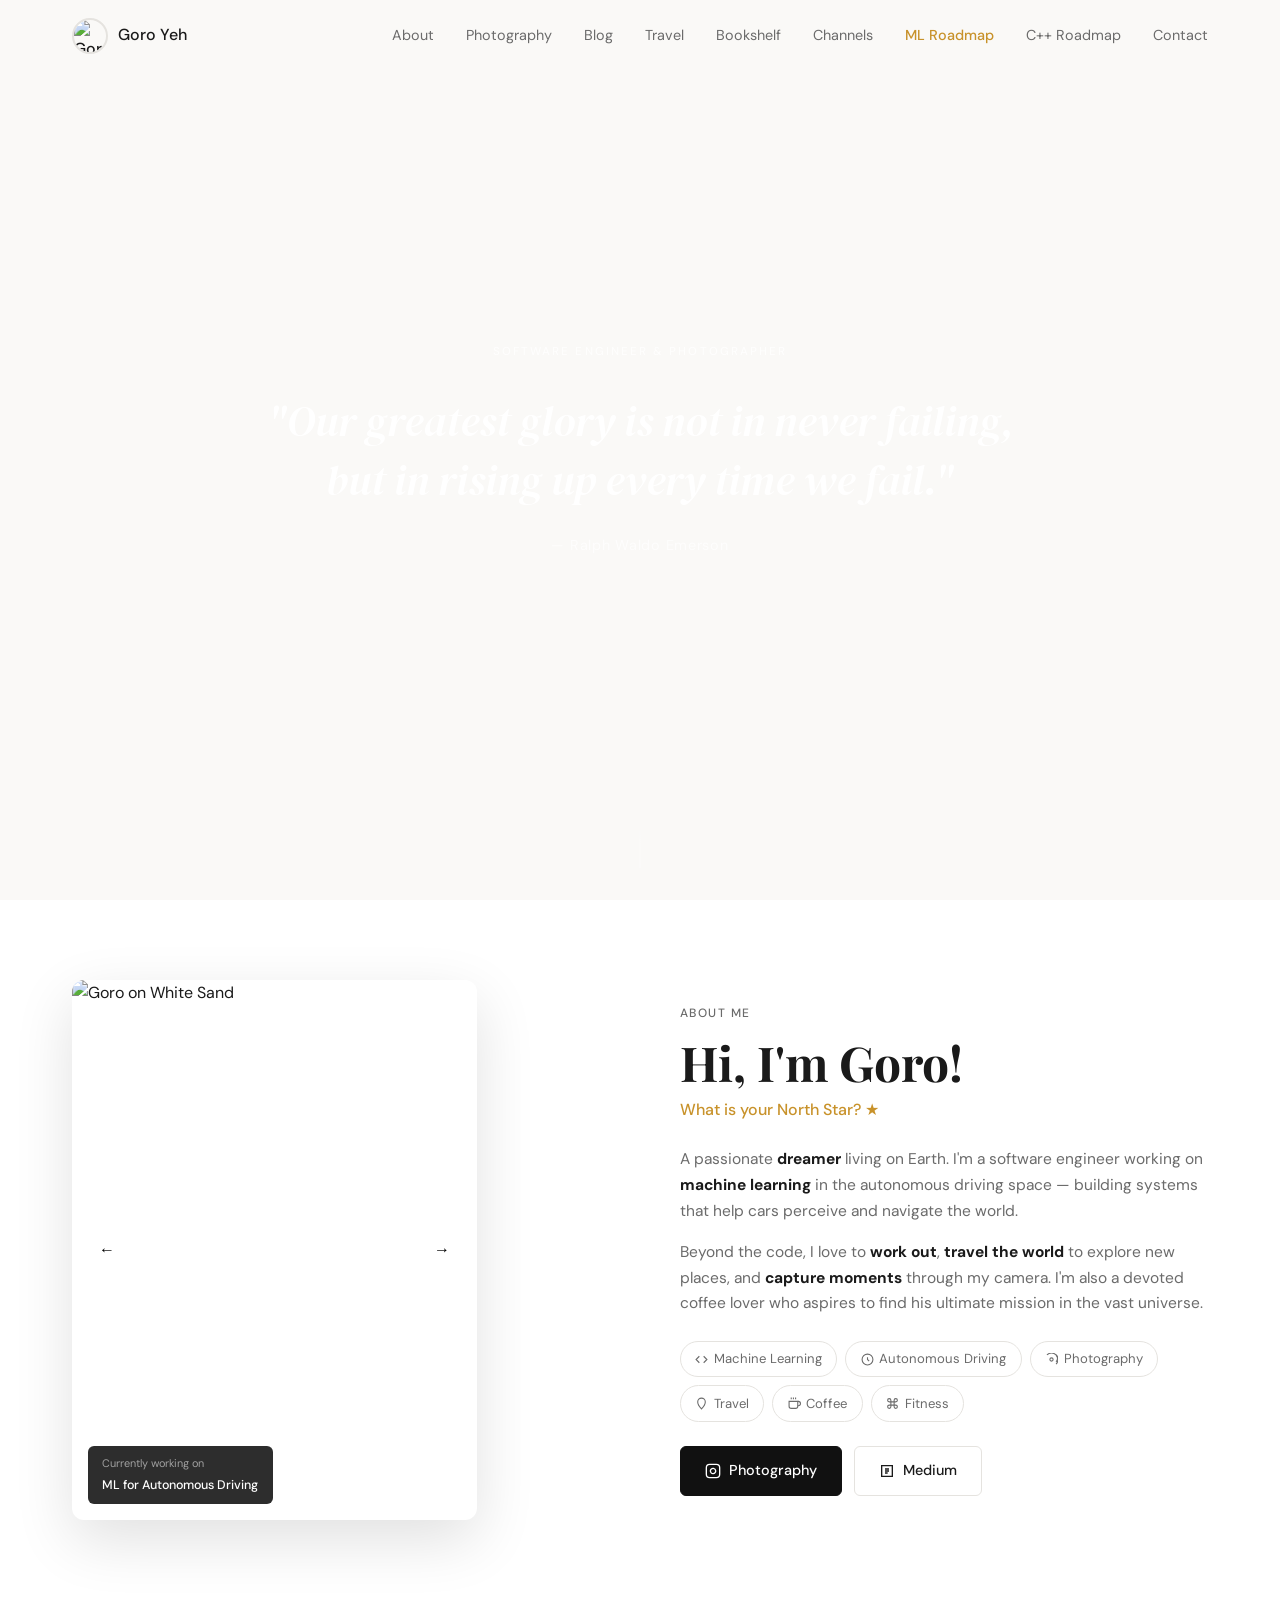
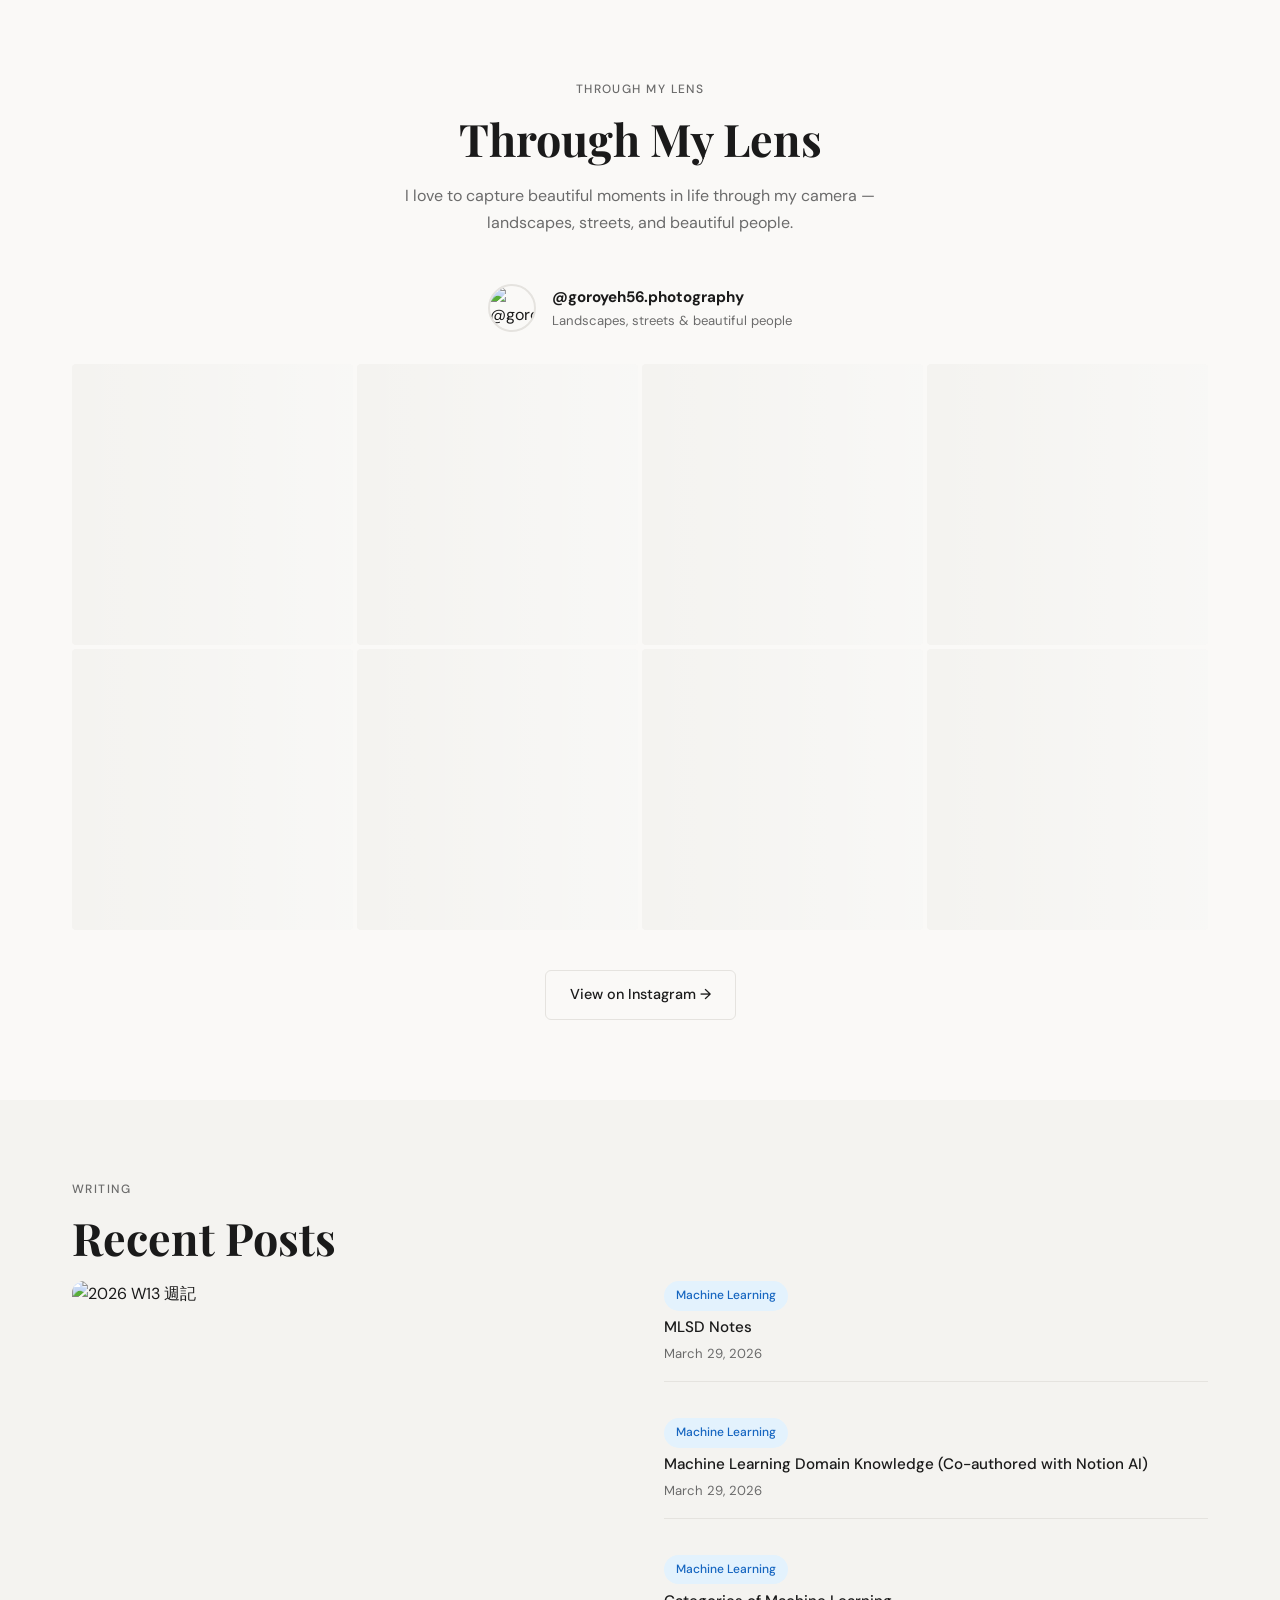
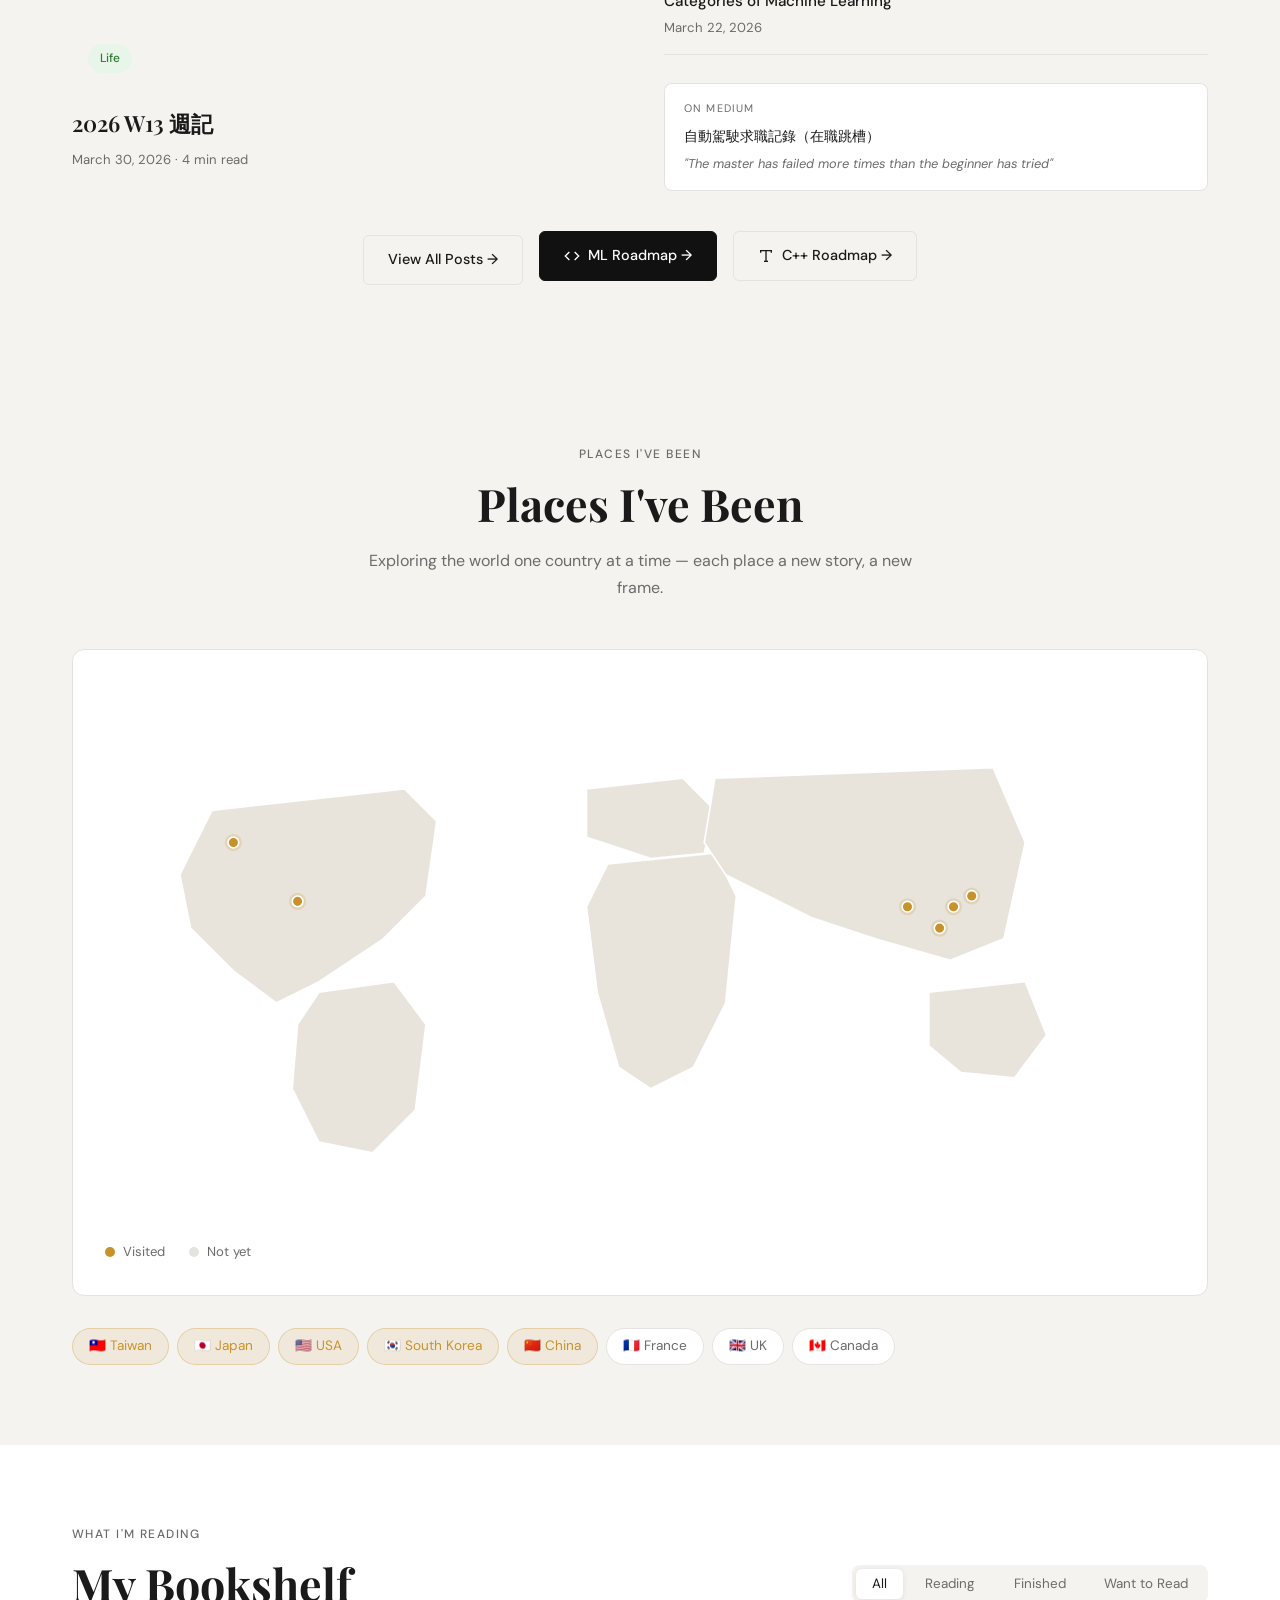
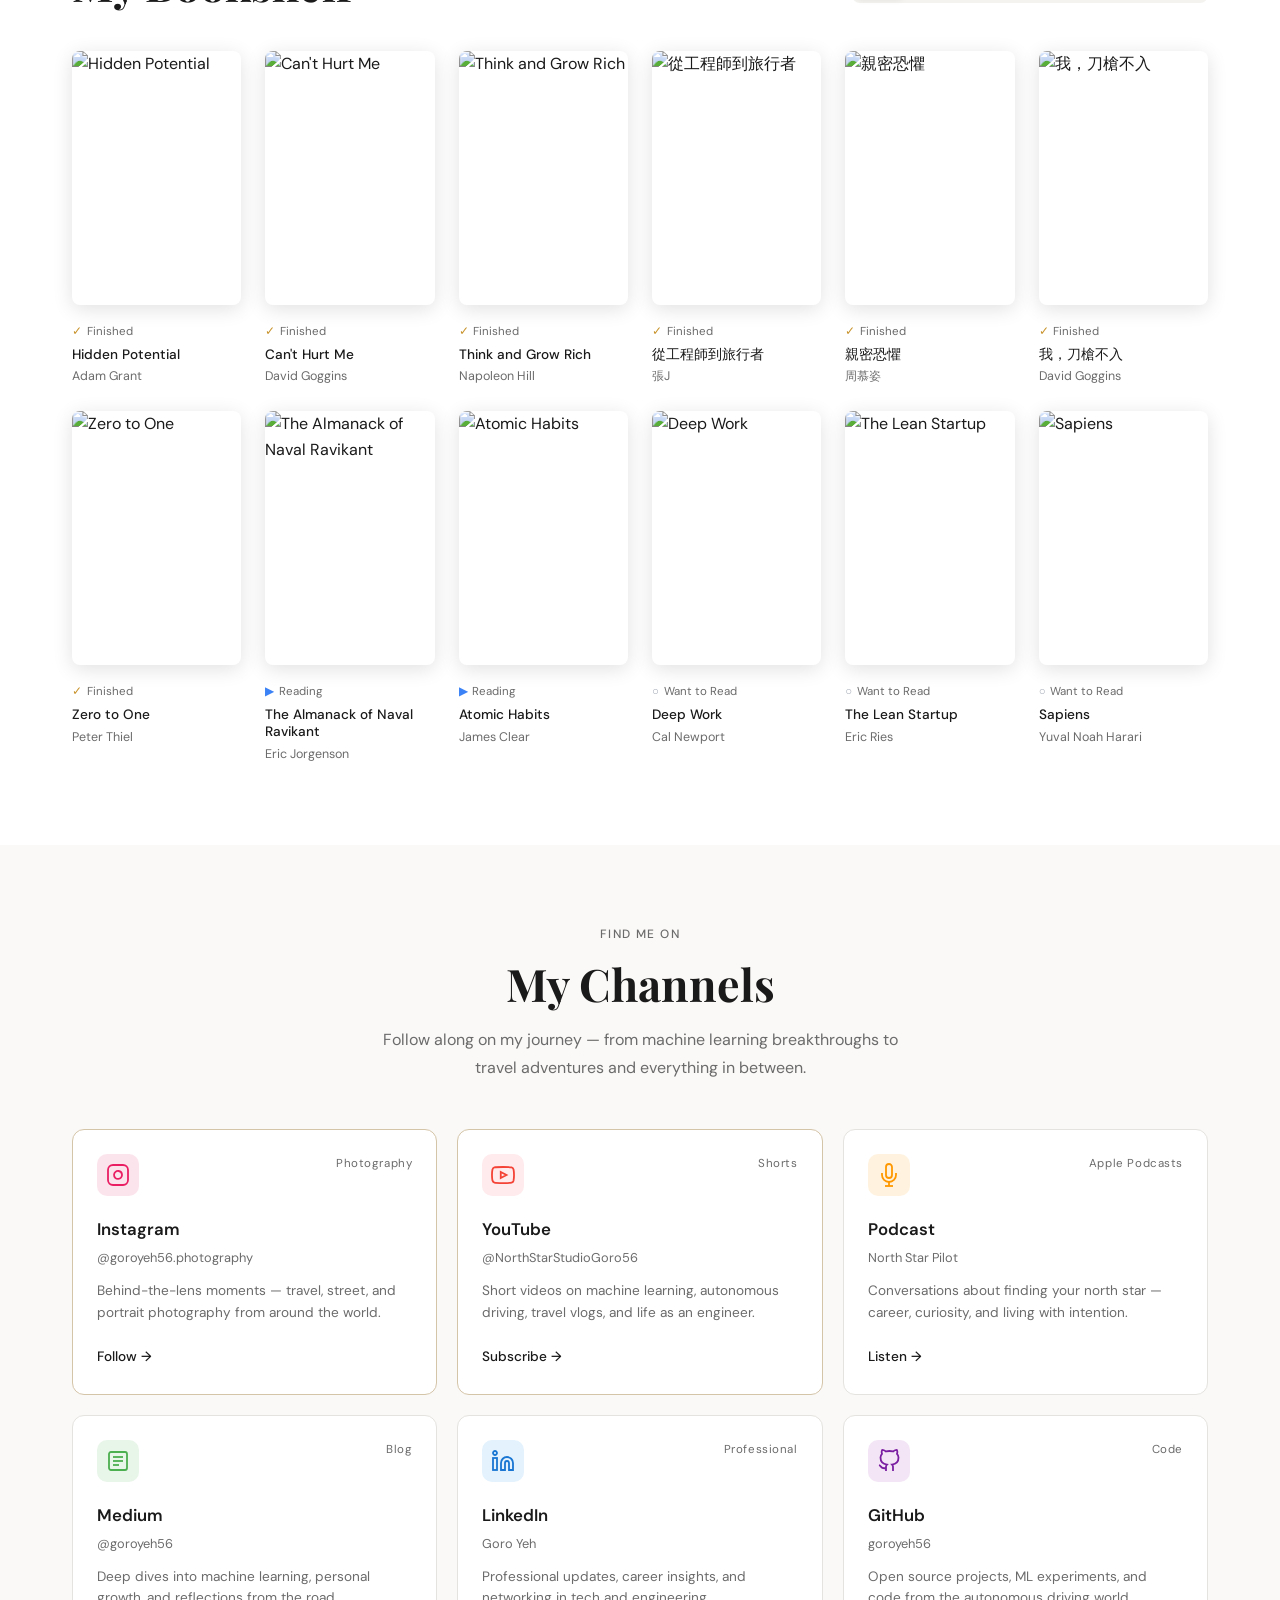
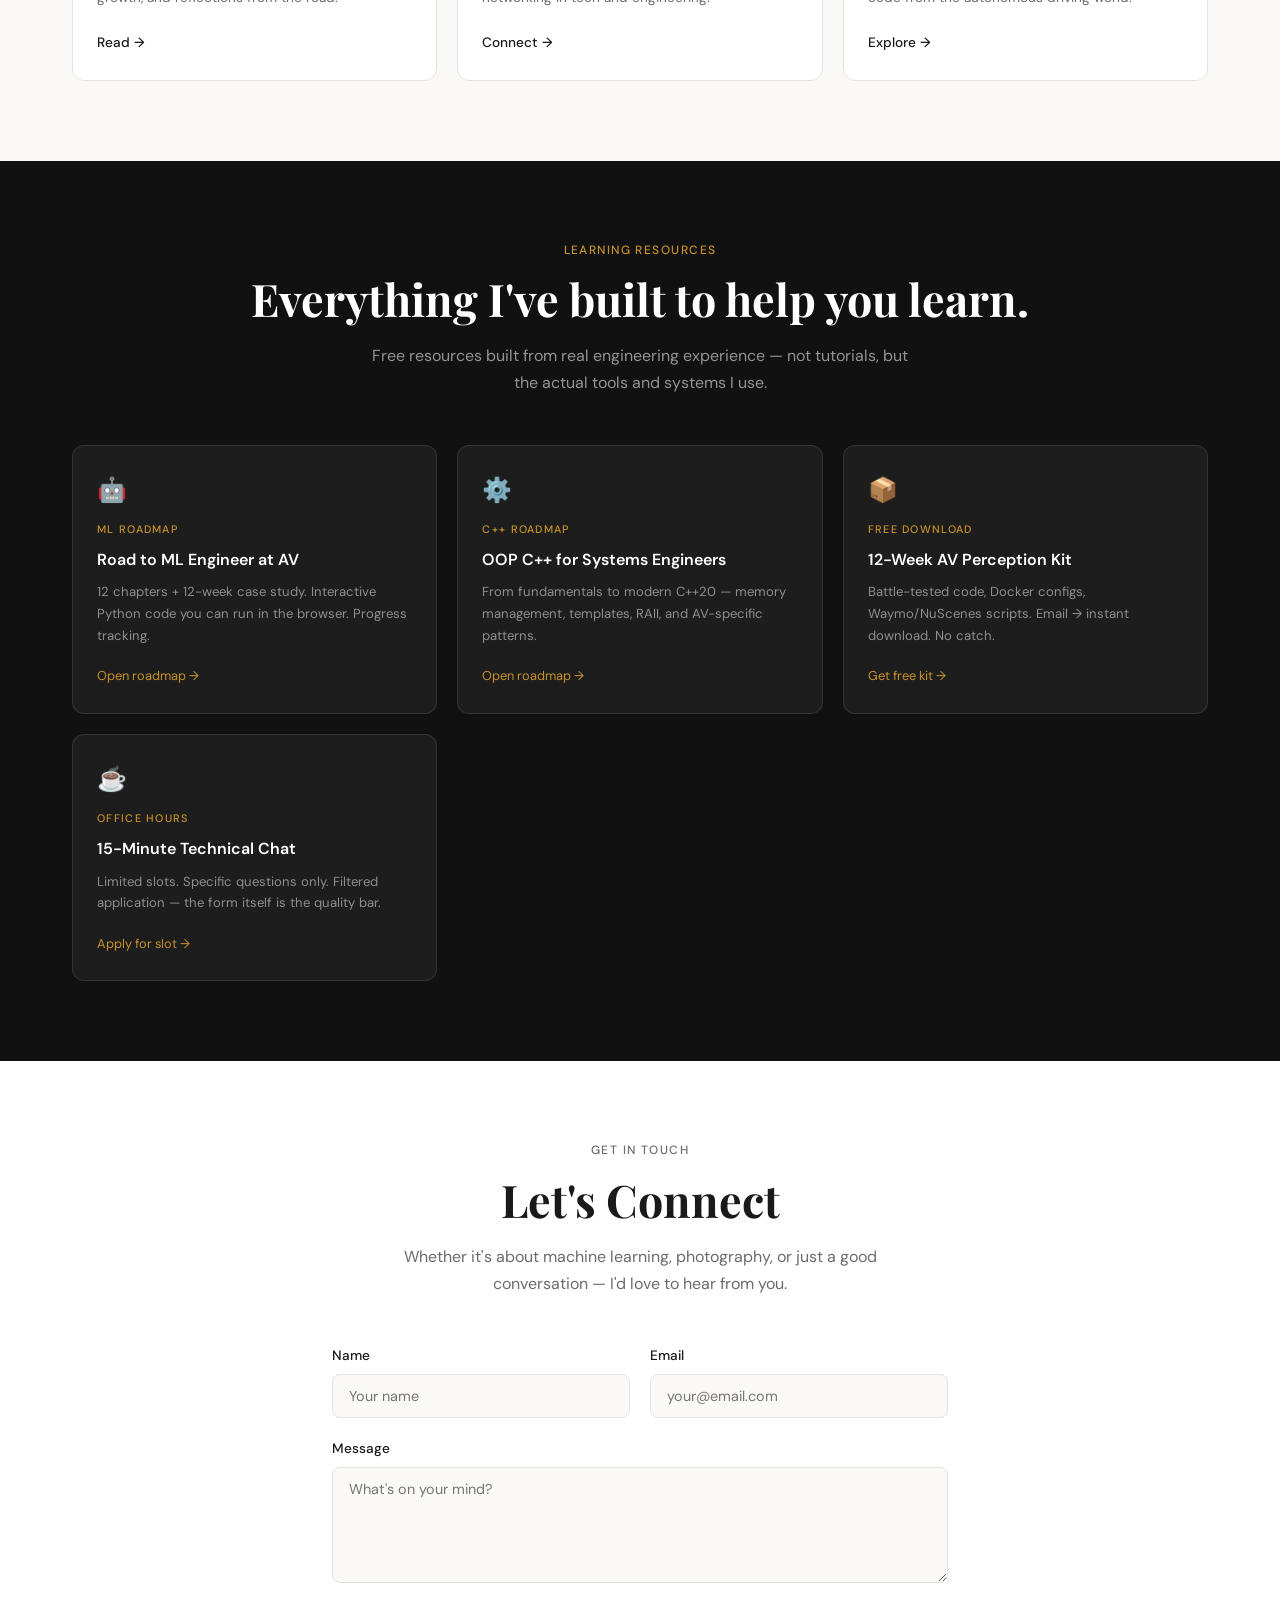
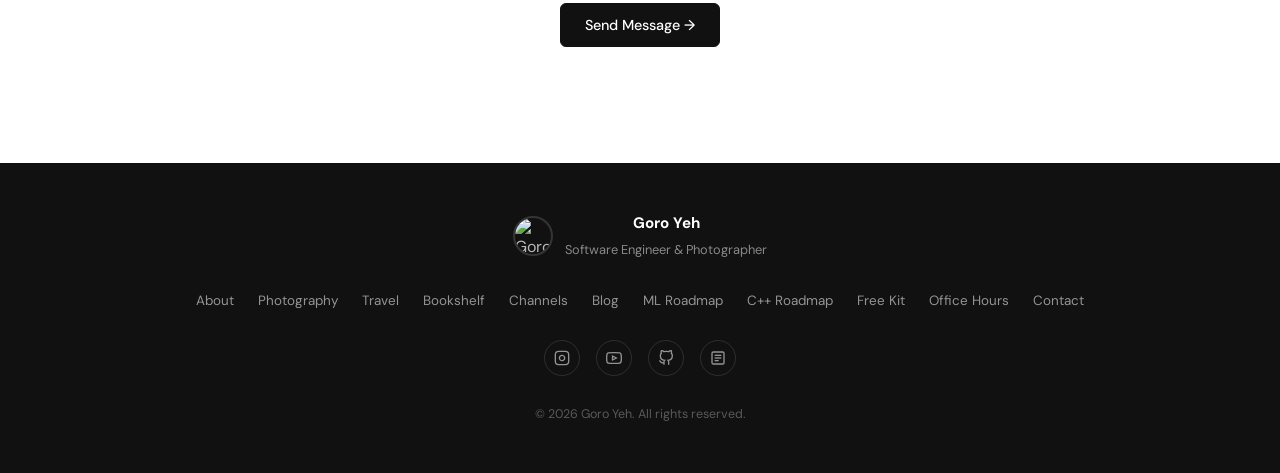
==== commit 9a0fc4ae: "Fix navbar URL issue. Reorder (move Blog ahead of Travel)" ====
--- a/index.html
+++ b/index.html
@@ -25,8 +25,8 @@
       <ul class="nav-links" id="navLinks">
         <li><a href="#about">About</a></li>
         <li><a href="#photography">Photography</a></li>
+        <li><a href="#blog">Blog</a></li>
         <li><a href="#travel">Travel</a></li>
-        <li><a href="#blog">Blog</a></li>
         <li><a href="#bookshelf">Bookshelf</a></li>
         <li><a href="#channels">Channels</a></li>
         <li><a href="ml-roadmap.html" style="color:var(--gold);font-weight:500">ML Roadmap</a></li>
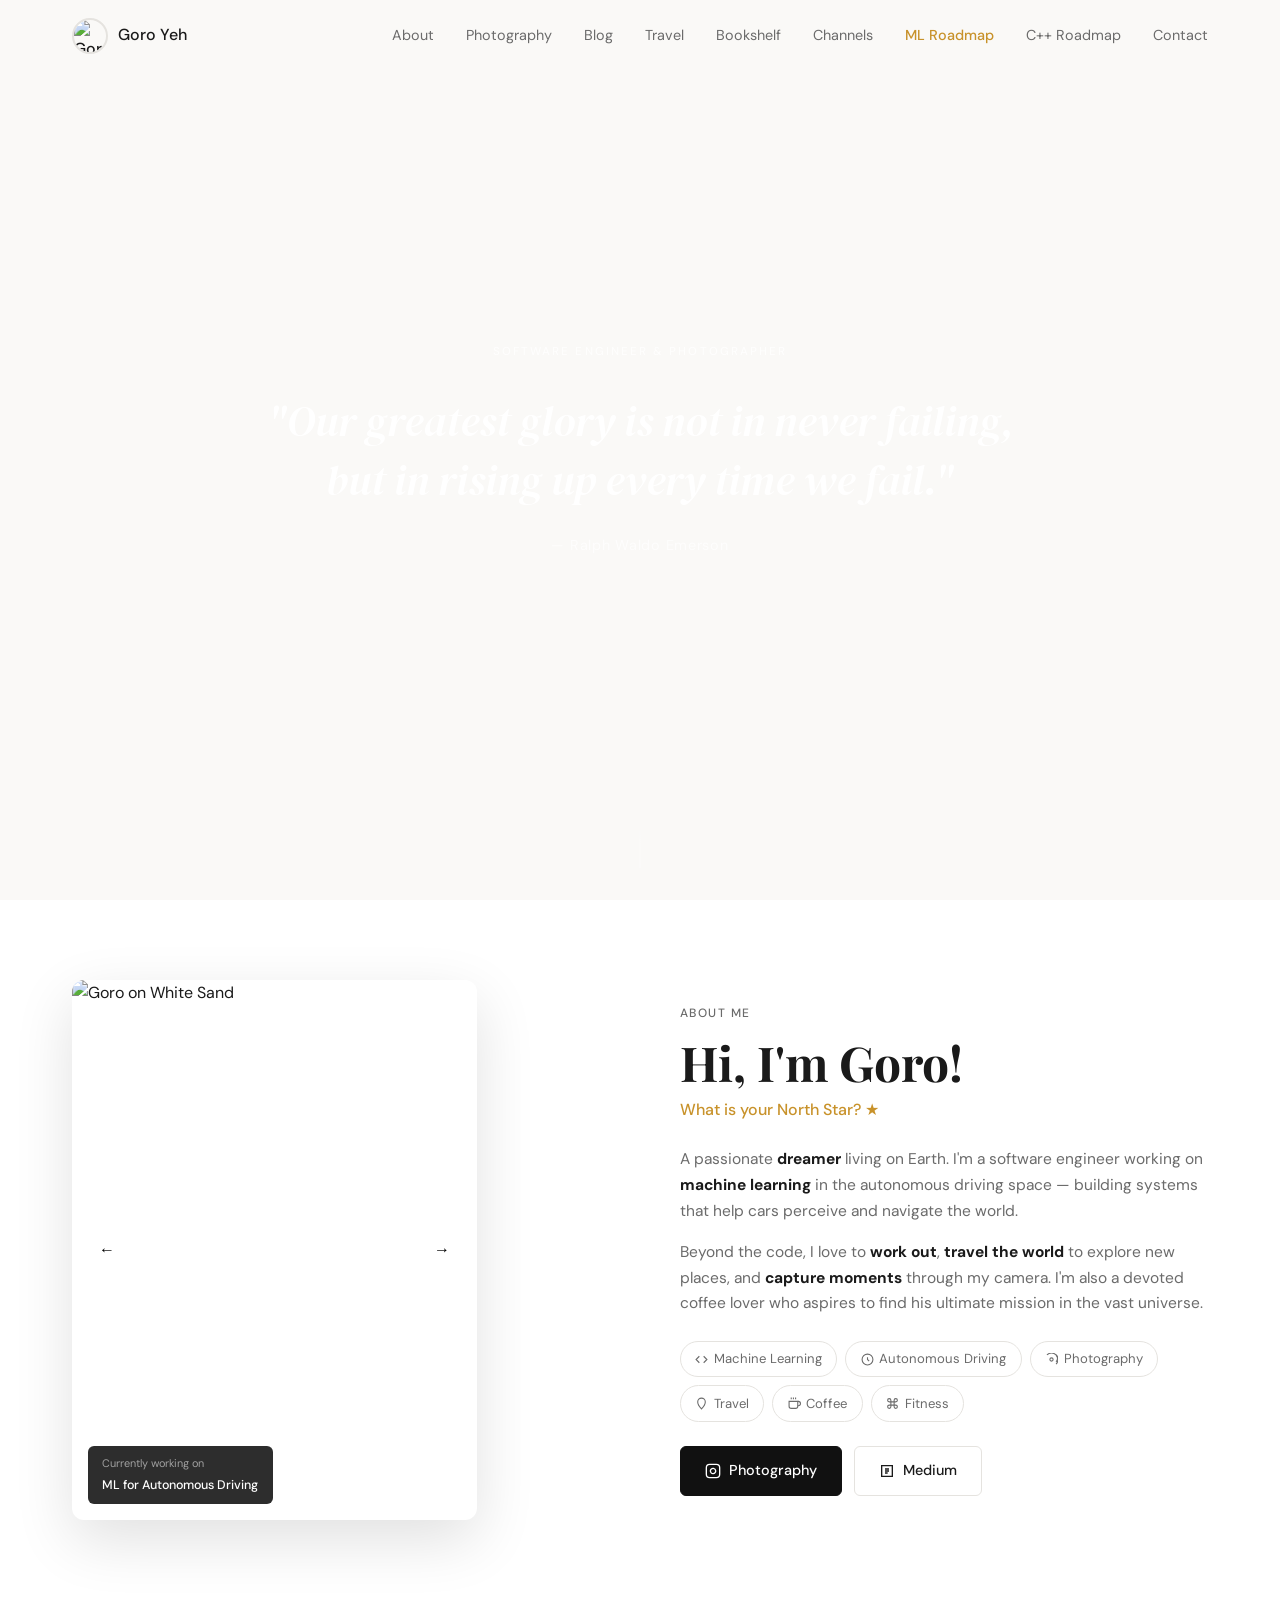
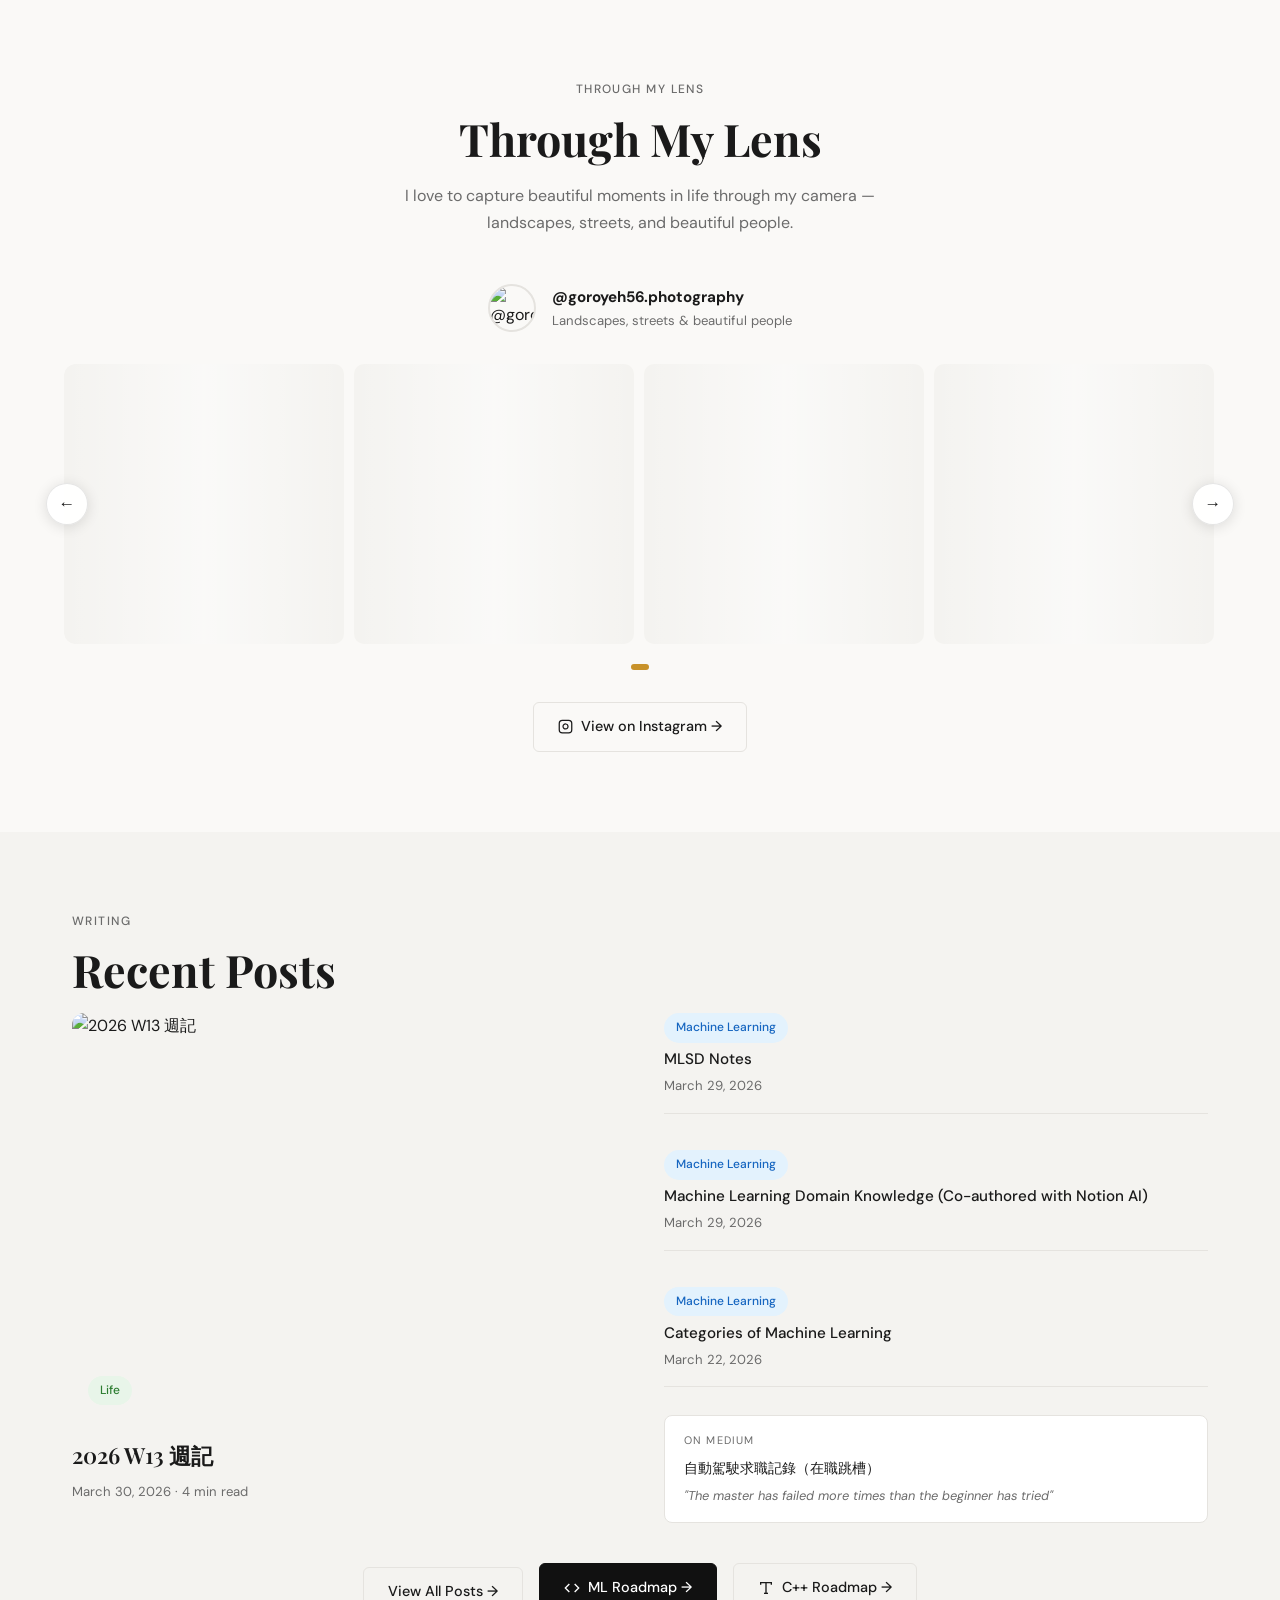
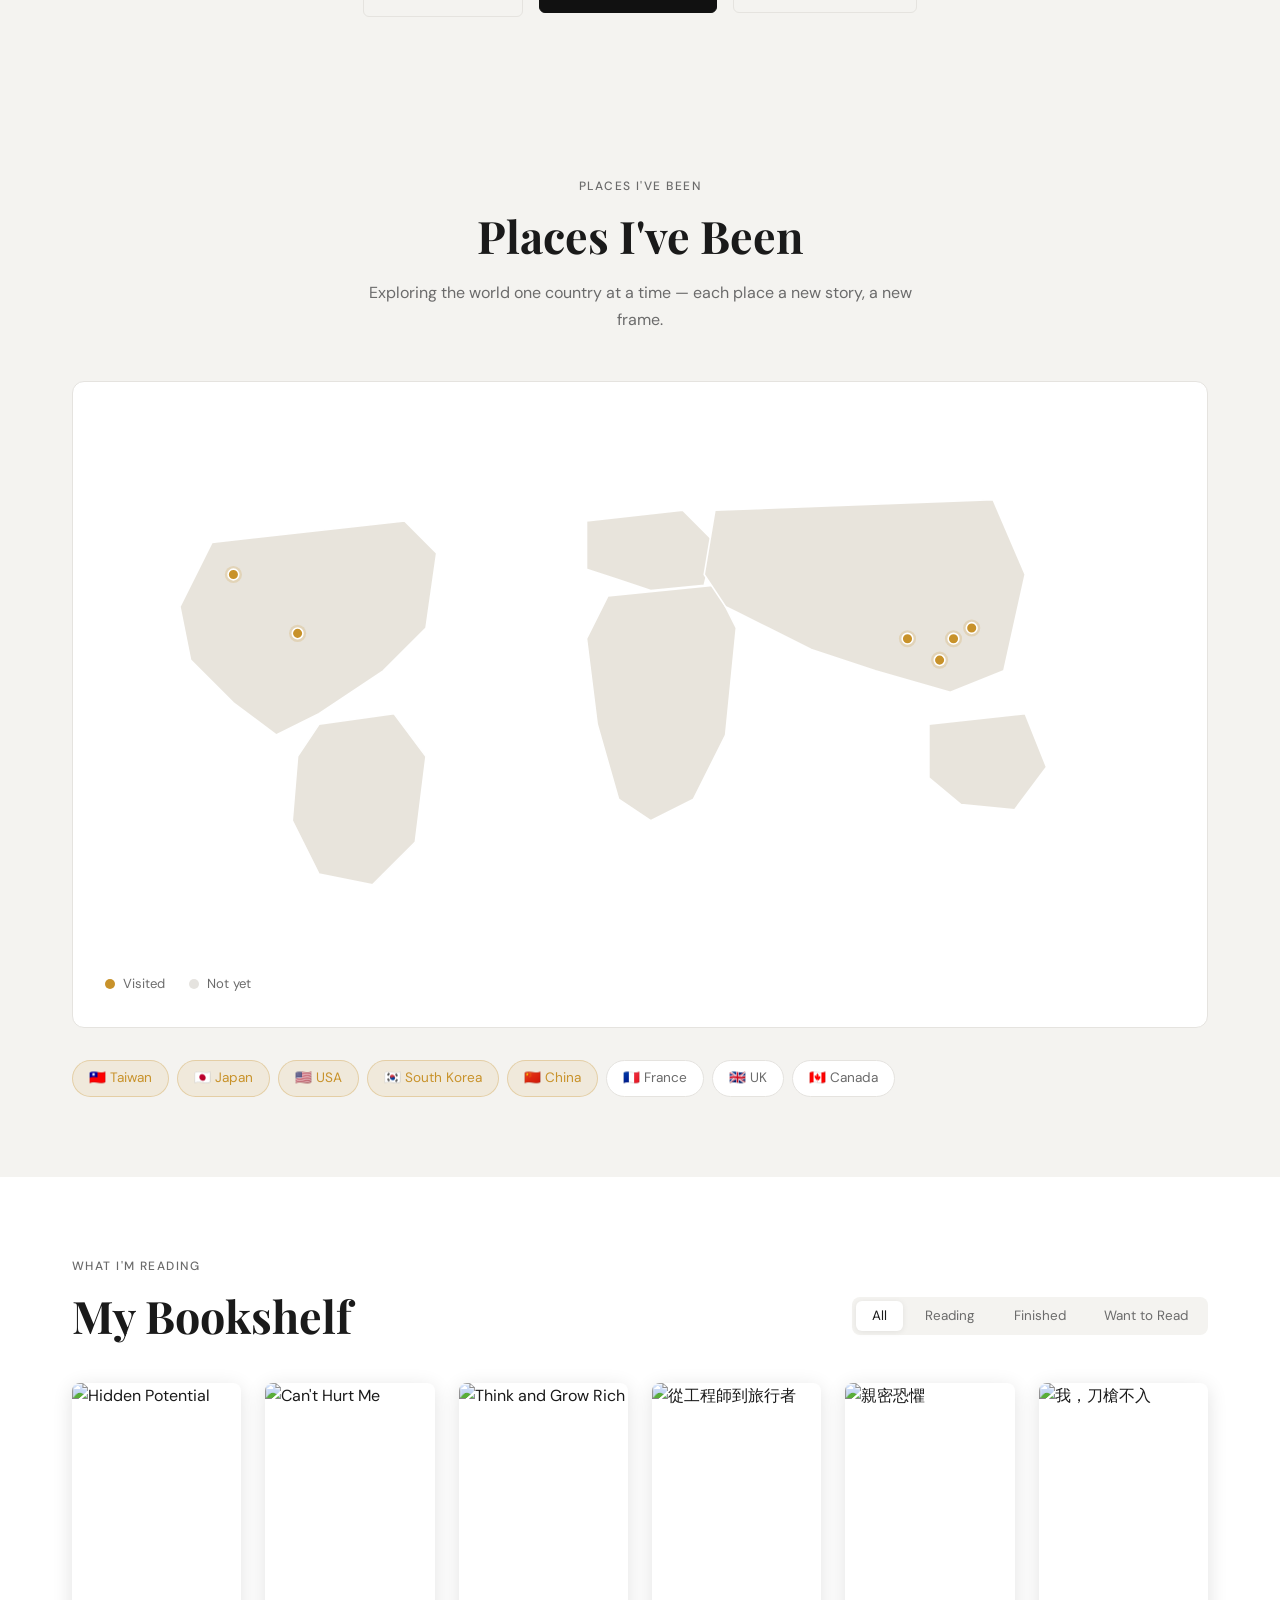
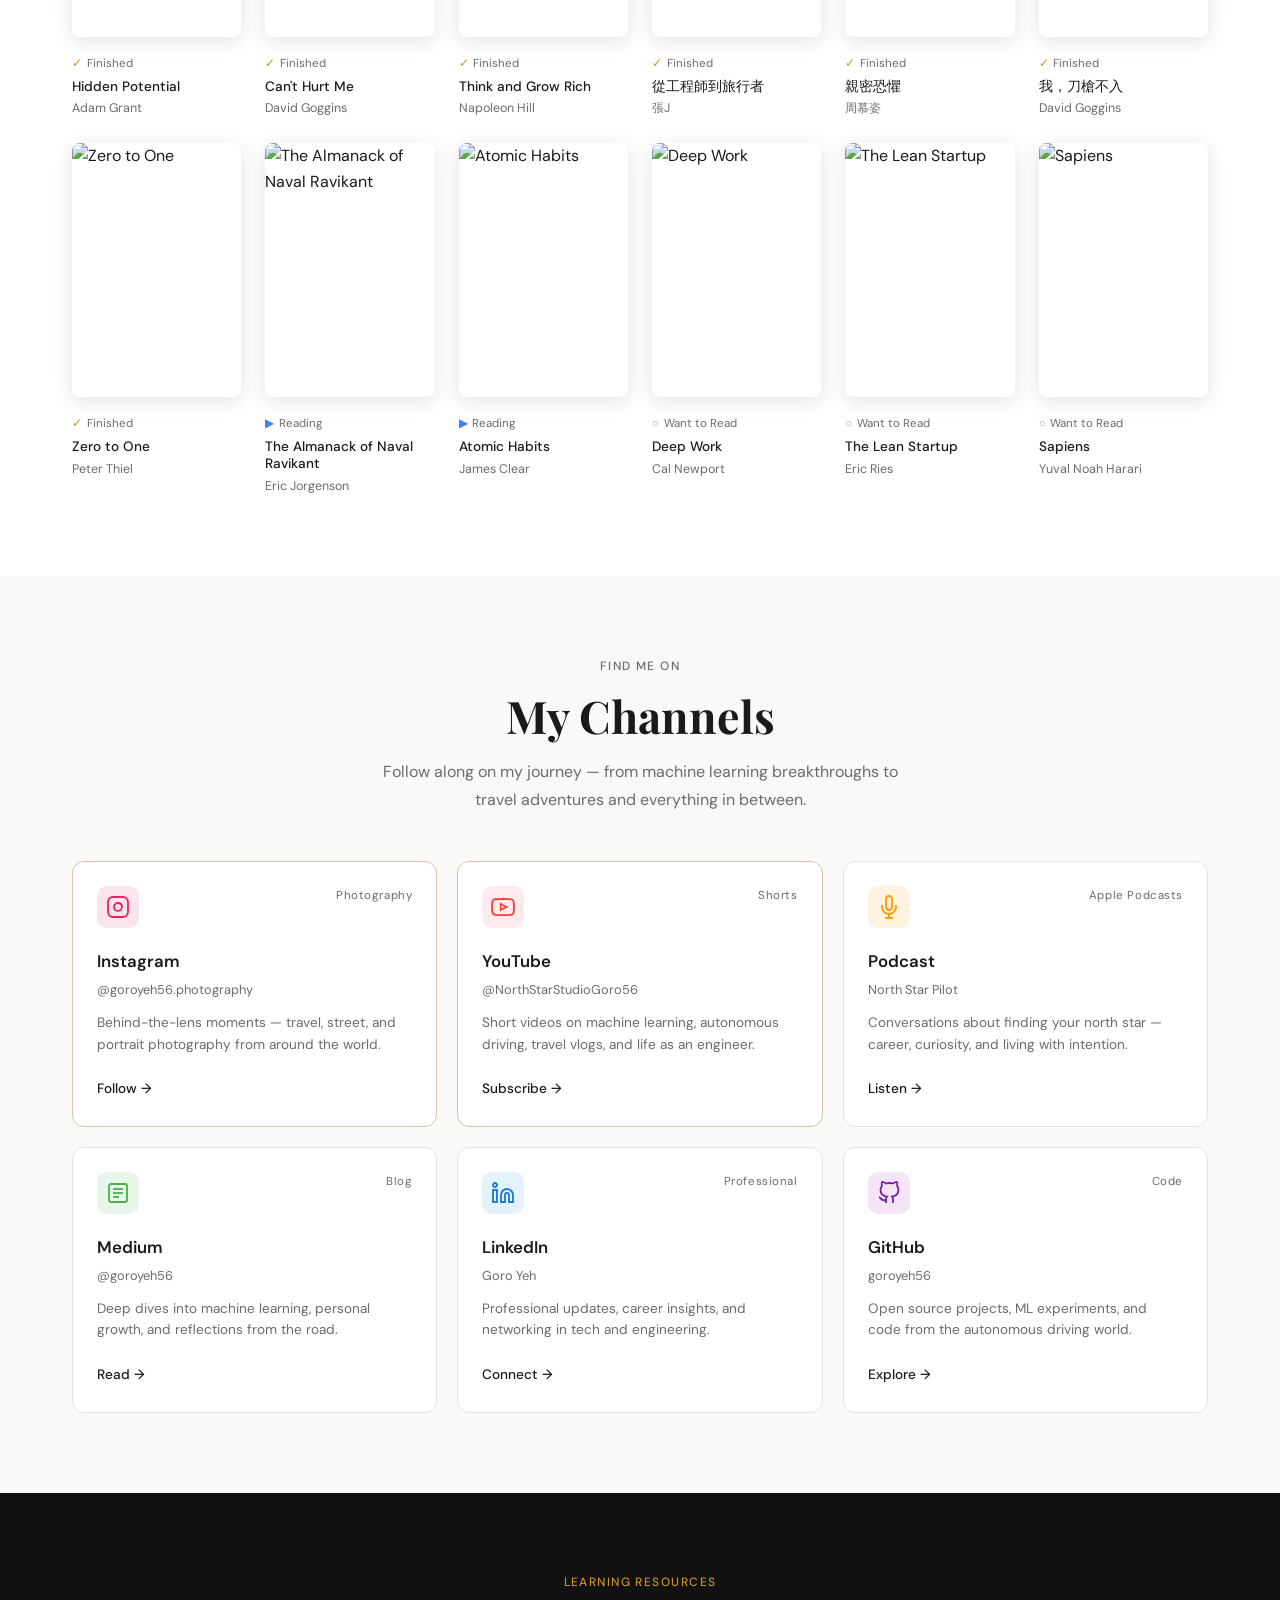
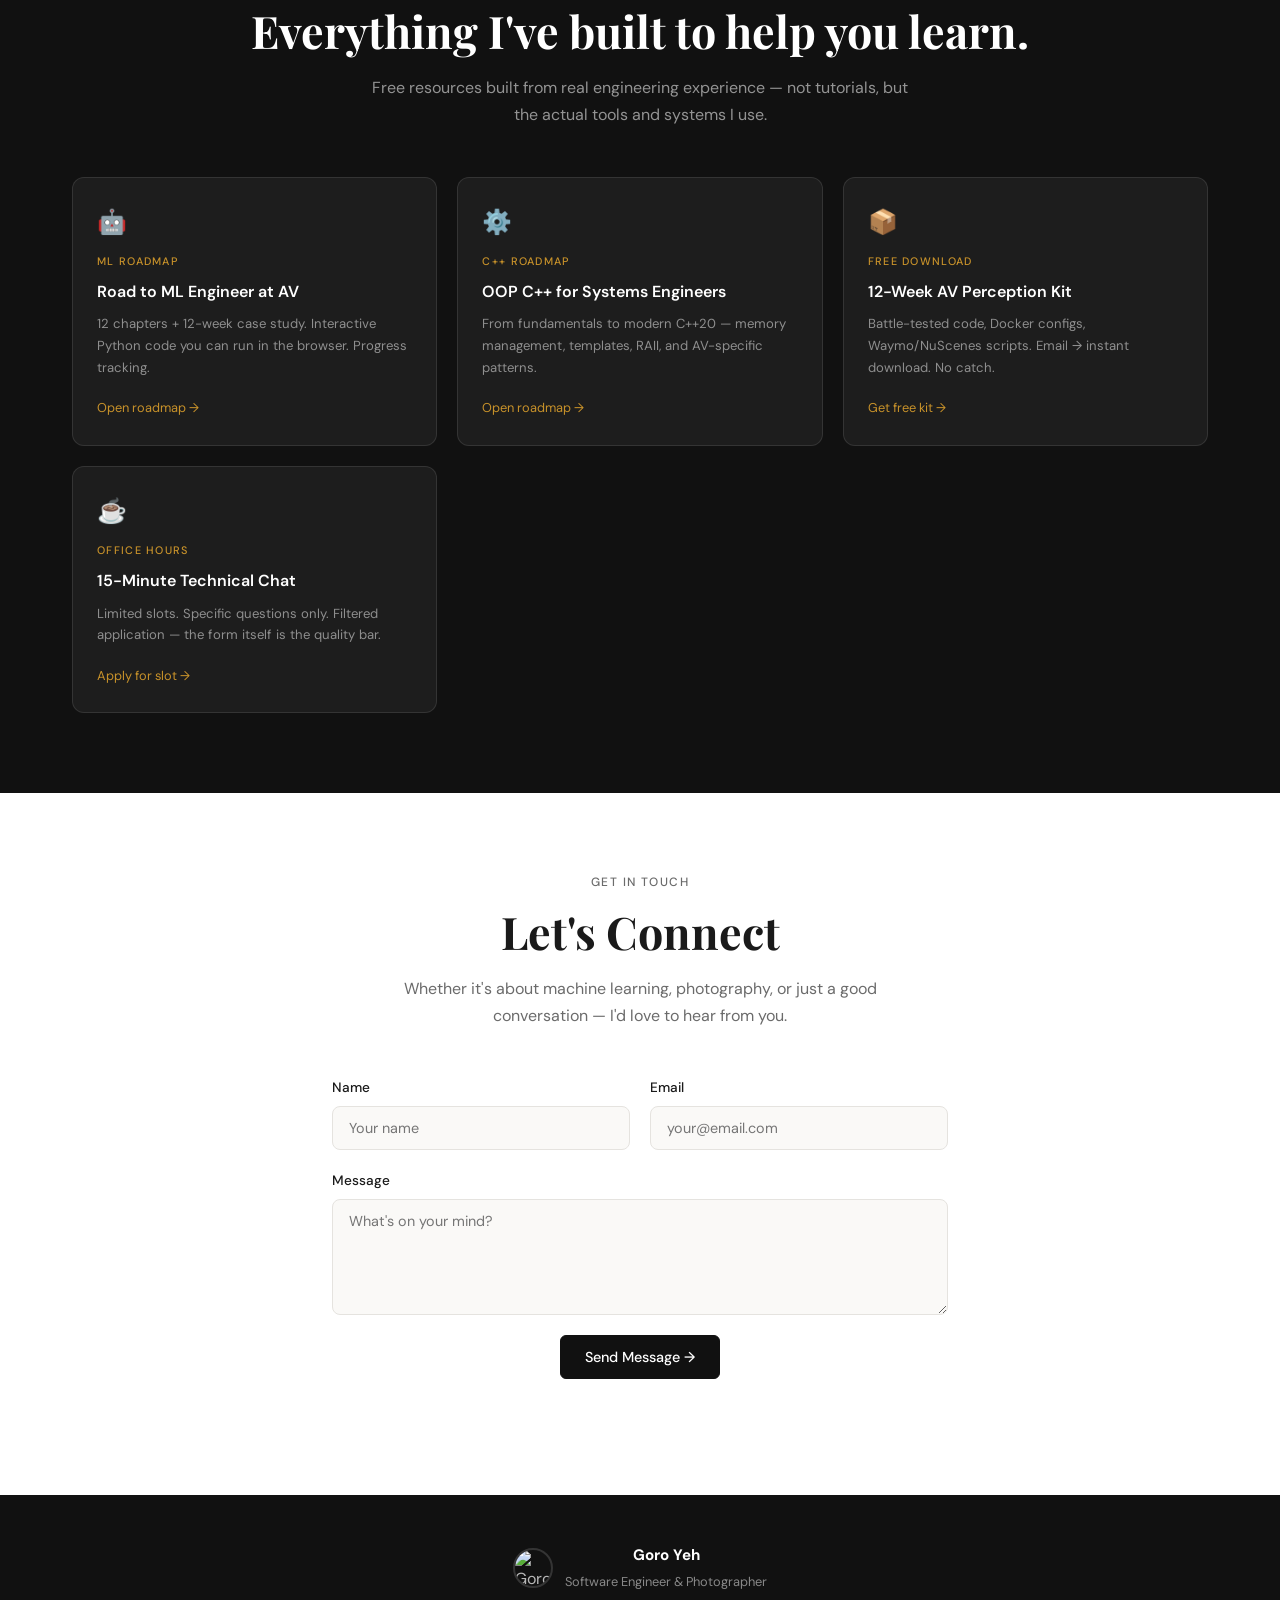
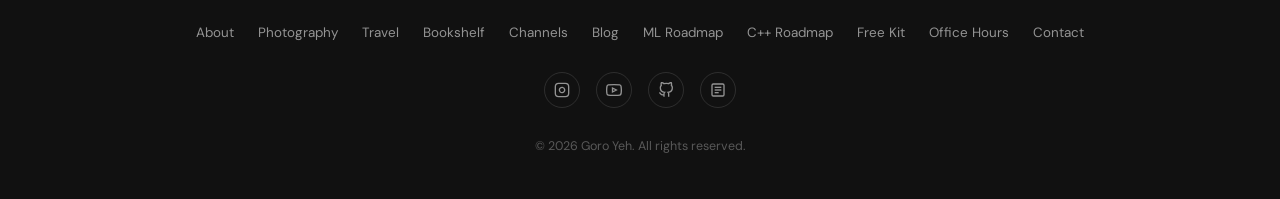
==== commit 870d8ab7: "Update photography section to gallery." ====
--- a/index.html
+++ b/index.html
@@ -129,6 +129,7 @@
       <p class="section-eyebrow center">THROUGH MY LENS</p>
       <h2 class="section-title center">Through My Lens</h2>
       <p class="section-sub center">I love to capture beautiful moments in life through my camera — landscapes, streets, and beautiful people.</p>
+
       <div class="insta-profile">
         <img src="https://i0.wp.com/goroyeh56.com/wp-content/uploads/2025/10/NorthStarPilotHeadshot.png?fit=60%2C60&ssl=1" alt="@goroyeh56.photography" class="insta-avatar"/>
         <div>
@@ -136,19 +137,32 @@
           <span>Landscapes, streets &amp; beautiful people</span>
         </div>
       </div>
-      <div class="photo-grid" id="photoGrid">
-        <!-- Auto-populated by photo-proxy.php via main.js -->
-        <div class="photo-item photo-skeleton"></div>
-        <div class="photo-item photo-skeleton"></div>
-        <div class="photo-item photo-skeleton"></div>
-        <div class="photo-item photo-skeleton"></div>
-        <div class="photo-item photo-skeleton"></div>
-        <div class="photo-item photo-skeleton"></div>
-        <div class="photo-item photo-skeleton"></div>
-        <div class="photo-item photo-skeleton"></div>
-      </div>
-      <div class="center" style="margin-top:2.5rem">
-        <a href="https://www.instagram.com/goroyeh56.photography/" target="_blank" class="btn btn-outline">View on Instagram →</a>
+
+      <!-- SCROLL GALLERY -->
+      <div class="gallery-outer">
+        <button class="gallery-nav gallery-prev" id="galleryPrev" aria-label="Previous">&#8592;</button>
+        <div class="gallery-track-wrap" id="galleryWrap">
+          <div class="gallery-track" id="galleryTrack">
+            <!-- Populated by photo-proxy.php via main.js -->
+            <div class="gallery-card gallery-skeleton"></div>
+            <div class="gallery-card gallery-skeleton"></div>
+            <div class="gallery-card gallery-skeleton"></div>
+            <div class="gallery-card gallery-skeleton"></div>
+            <div class="gallery-card gallery-skeleton"></div>
+            <div class="gallery-card gallery-skeleton"></div>
+            <div class="gallery-card gallery-skeleton"></div>
+            <div class="gallery-card gallery-skeleton"></div>
+          </div>
+        </div>
+        <button class="gallery-nav gallery-next" id="galleryNext" aria-label="Next">&#8594;</button>
+      </div>
+      <div class="gallery-dots" id="galleryDots"></div>
+
+      <div class="center" style="margin-top:2rem">
+        <a href="https://www.instagram.com/goroyeh56.photography/" target="_blank" class="btn btn-outline">
+          <svg width="15" height="15" viewBox="0 0 24 24" fill="none" stroke="currentColor" stroke-width="2"><rect x="2" y="2" width="20" height="20" rx="5"/><path d="M16 11.37A4 4 0 1 1 12.63 8 4 4 0 0 1 16 11.37z"/><line x1="17.5" y1="6.5" x2="17.51" y2="6.5"/></svg>
+          View on Instagram →
+        </a>
       </div>
     </div>
   </section>
--- a/css/style.css
+++ b/css/style.css
@@ -376,23 +376,139 @@
 .insta-profile div { display: flex; flex-direction: column; }
 .insta-profile strong { font-size: 0.95rem; }
 .insta-profile span { font-size: 0.82rem; color: var(--text-muted); }
-.photo-grid {
-  display: grid;
-  grid-template-columns: repeat(4, 1fr);
-  gap: 4px;
-}
-.photo-item {
+
+/* ── Scroll Gallery ── */
+.gallery-outer {
+  position: relative;
+  margin: 0 -0.5rem;
+}
+.gallery-track-wrap {
+  overflow: hidden;
+  border-radius: var(--radius);
+  cursor: grab;
+  user-select: none;
+}
+.gallery-track-wrap:active { cursor: grabbing; }
+.gallery-track {
+  display: flex;
+  gap: 10px;
+  transition: transform 0.42s cubic-bezier(0.4, 0, 0.2, 1);
+  will-change: transform;
+}
+.gallery-card {
+  flex: 0 0 calc(25% - 8px);
+  min-width: 0;
   aspect-ratio: 1;
+  border-radius: 10px;
   overflow: hidden;
-  border-radius: 4px;
-  cursor: pointer;
-}
-.photo-item img {
+  position: relative;
+  cursor: zoom-in;
+  background: var(--bg2);
+}
+.gallery-card img {
   width: 100%; height: 100%;
   object-fit: cover;
-  transition: transform 0.6s ease;
-}
-.photo-item:hover img { transform: scale(1.06); }
+  transition: transform 0.6s ease, filter 0.4s;
+  display: block;
+}
+.gallery-card:hover img {
+  transform: scale(1.07);
+  filter: brightness(1.04);
+}
+.gallery-card .gc-overlay {
+  position: absolute;
+  inset: 0;
+  background: linear-gradient(to top, rgba(0,0,0,0.55) 0%, transparent 55%);
+  opacity: 0;
+  transition: opacity 0.3s;
+  display: flex;
+  align-items: flex-end;
+  padding: 12px;
+  pointer-events: none;
+}
+.gallery-card:hover .gc-overlay { opacity: 1; }
+.gc-caption {
+  color: rgba(255,255,255,0.9);
+  font-size: 0.74rem;
+  line-height: 1.35;
+}
+
+/* Nav arrows */
+.gallery-nav {
+  position: absolute;
+  top: 50%; transform: translateY(-50%);
+  width: 42px; height: 42px;
+  border-radius: 50%;
+  background: rgba(255,255,255,0.93);
+  border: 1px solid rgba(0,0,0,0.1);
+  color: var(--text);
+  font-size: 1.05rem;
+  cursor: pointer;
+  display: flex; align-items: center; justify-content: center;
+  transition: all 0.2s;
+  z-index: 2;
+  box-shadow: 0 2px 14px rgba(0,0,0,0.12);
+}
+.gallery-nav:hover {
+  background: var(--white);
+  box-shadow: 0 4px 20px rgba(0,0,0,0.18);
+  transform: translateY(-50%) scale(1.06);
+}
+.gallery-prev { left: -18px; }
+.gallery-next { right: -18px; }
+
+/* Dots */
+.gallery-dots {
+  display: flex;
+  justify-content: center;
+  gap: 6px;
+  margin-top: 1.25rem;
+}
+.gallery-dot {
+  width: 6px; height: 6px;
+  border-radius: 50%;
+  background: var(--border);
+  cursor: pointer;
+  transition: all 0.25s;
+  border: none;
+  padding: 0;
+}
+.gallery-dot.active {
+  background: var(--gold);
+  width: 18px;
+  border-radius: 3px;
+}
+
+/* Skeleton */
+.gallery-skeleton {
+  flex: 0 0 calc(25% - 8px);
+  aspect-ratio: 1;
+  border-radius: 10px;
+  background: var(--bg2);
+  position: relative;
+  overflow: hidden;
+}
+.gallery-skeleton::after {
+  content: '';
+  position: absolute;
+  inset: 0;
+  background: linear-gradient(90deg, transparent, rgba(255,255,255,0.55), transparent);
+  animation: shimmer 1.4s infinite;
+}
+@keyframes shimmer {
+  from { transform: translateX(-100%); }
+  to   { transform: translateX(100%);  }
+}
+
+/* Responsive */
+@media (max-width: 900px) {
+  .gallery-card { flex: 0 0 calc(33.33% - 7px); }
+}
+@media (max-width: 600px) {
+  .gallery-card { flex: 0 0 calc(50% - 6px); }
+  .gallery-prev { left: -12px; }
+  .gallery-next { right: -12px; }
+}
 
 /* ===== TRAVEL ===== */
 #travel { background: var(--bg2); }
@@ -811,7 +927,6 @@
   .nav-toggle { display: flex; }
   .about-grid { grid-template-columns: 1fr; gap: 2.5rem; }
   .about-slider-wrap { max-height: 380px; }
-  .photo-grid { grid-template-columns: repeat(2, 1fr); }
   .blog-layout { grid-template-columns: 1fr; }
   .channels-grid { grid-template-columns: 1fr; }
   .books-grid { grid-template-columns: repeat(3, 1fr); }
@@ -822,29 +937,10 @@
 @media (max-width: 480px) {
   .container { padding: 0 1.25rem; }
   .books-grid { grid-template-columns: repeat(2, 1fr); }
-  .photo-grid { grid-template-columns: repeat(2, 1fr); }
   .hero-quote { font-size: 1.4rem; }
 }
 
-/* ===== PHOTO SKELETON LOADING ===== */
-.photo-skeleton {
-  background: var(--bg2);
-  position: relative;
-  overflow: hidden;
-  cursor: default;
-}
-.photo-skeleton::after {
-  content: '';
-  position: absolute;
-  inset: 0;
-  background: linear-gradient(90deg, transparent 0%, rgba(255,255,255,0.4) 50%, transparent 100%);
-  background-size: 200% 100%;
-  animation: shimmer 1.4s infinite;
-}
-@keyframes shimmer {
-  0%   { background-position: -200% 0; }
-  100% { background-position:  200% 0; }
-}
+
 
 /* ===== LIGHTBOX ===== */
 #lightbox {
@@ -954,7 +1050,6 @@
   color: white;
 }
 
-.photo-item { cursor: zoom-in; }
 
 @media (max-width: 600px) {
   #lbPrev { left: 0.4rem; }
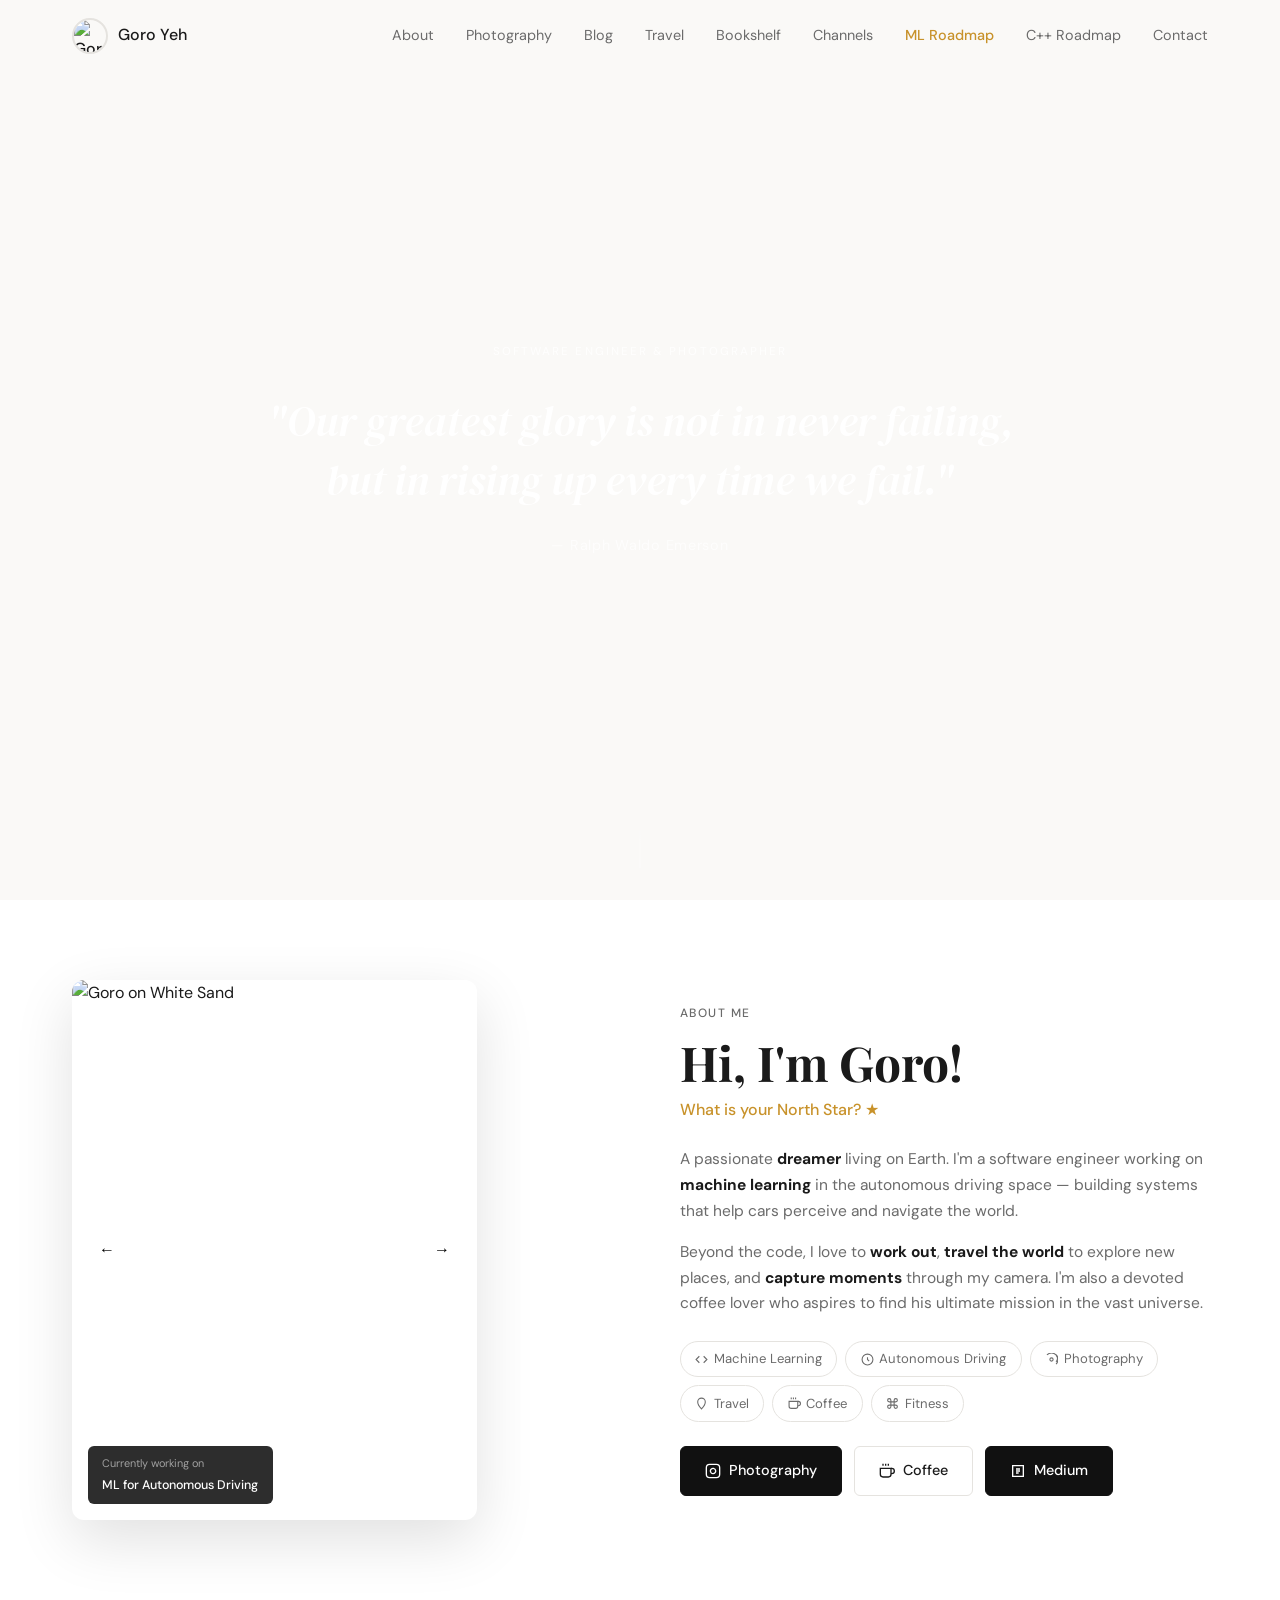
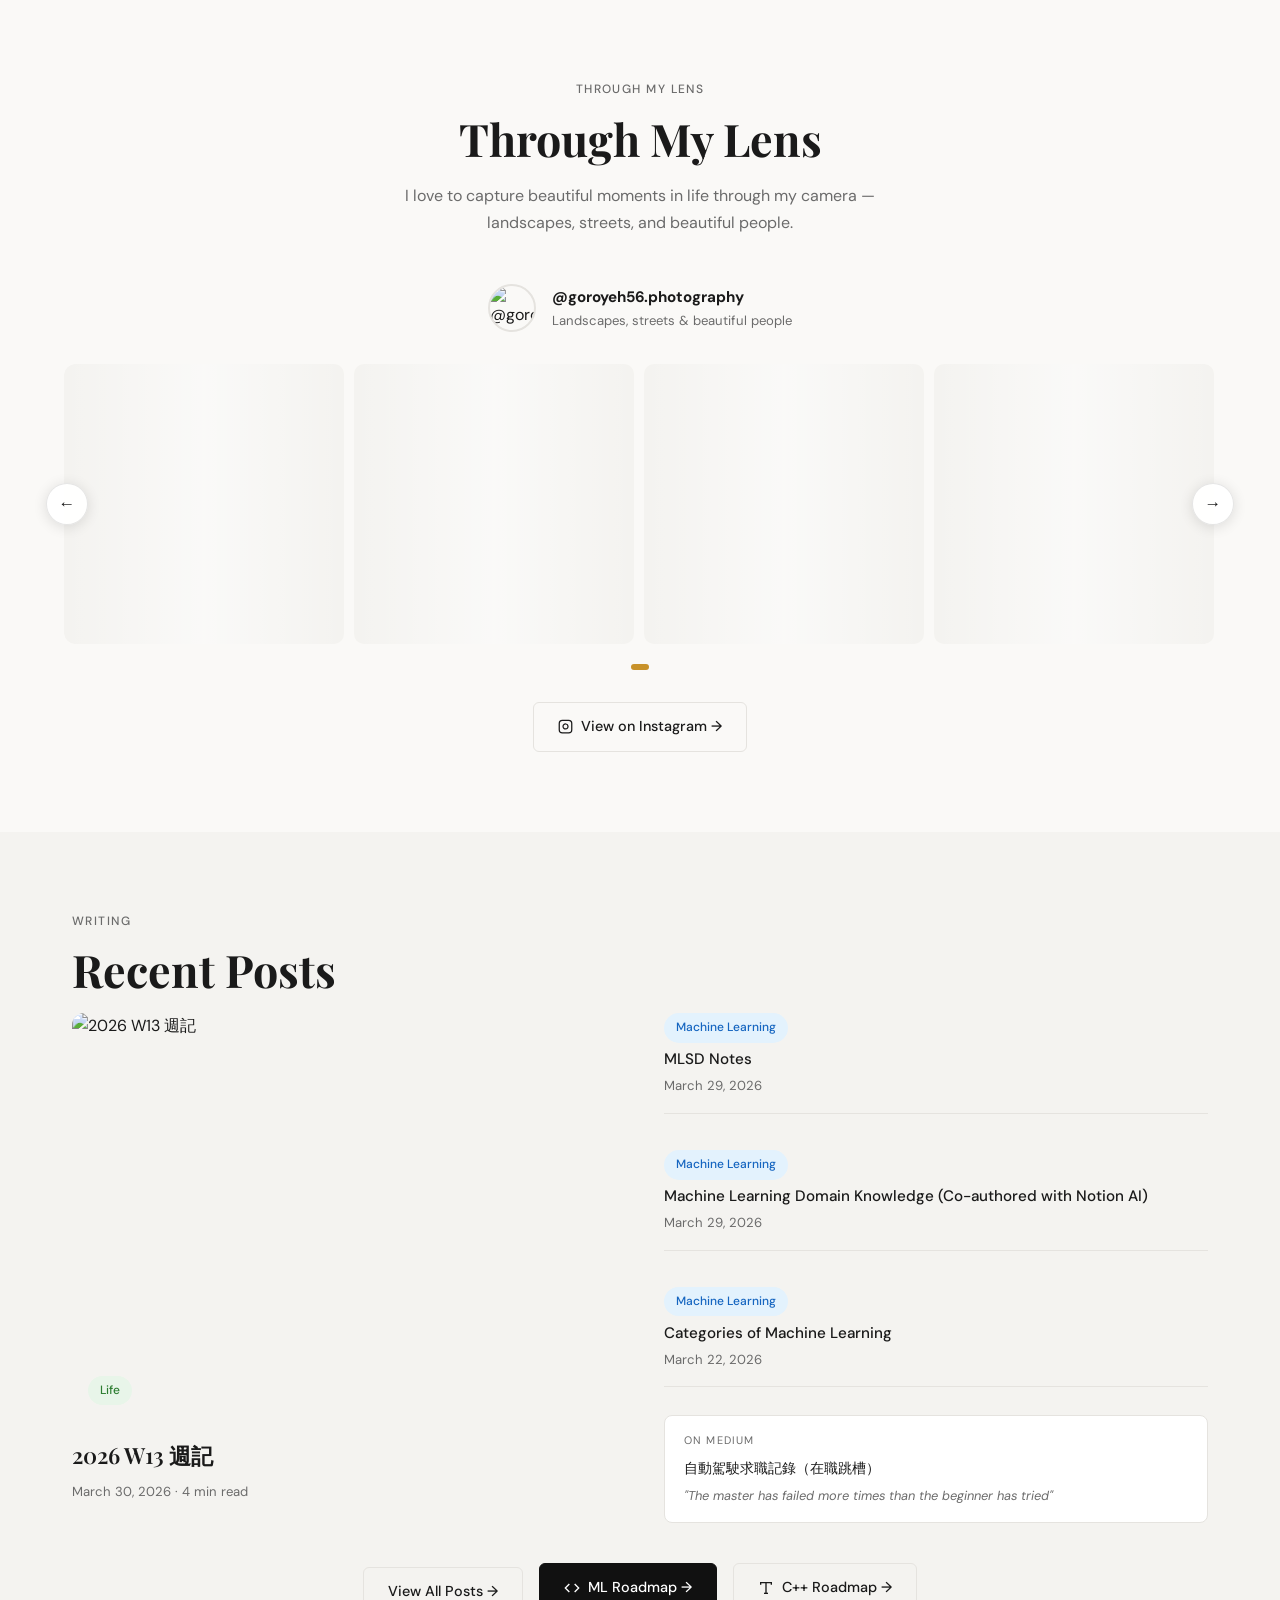
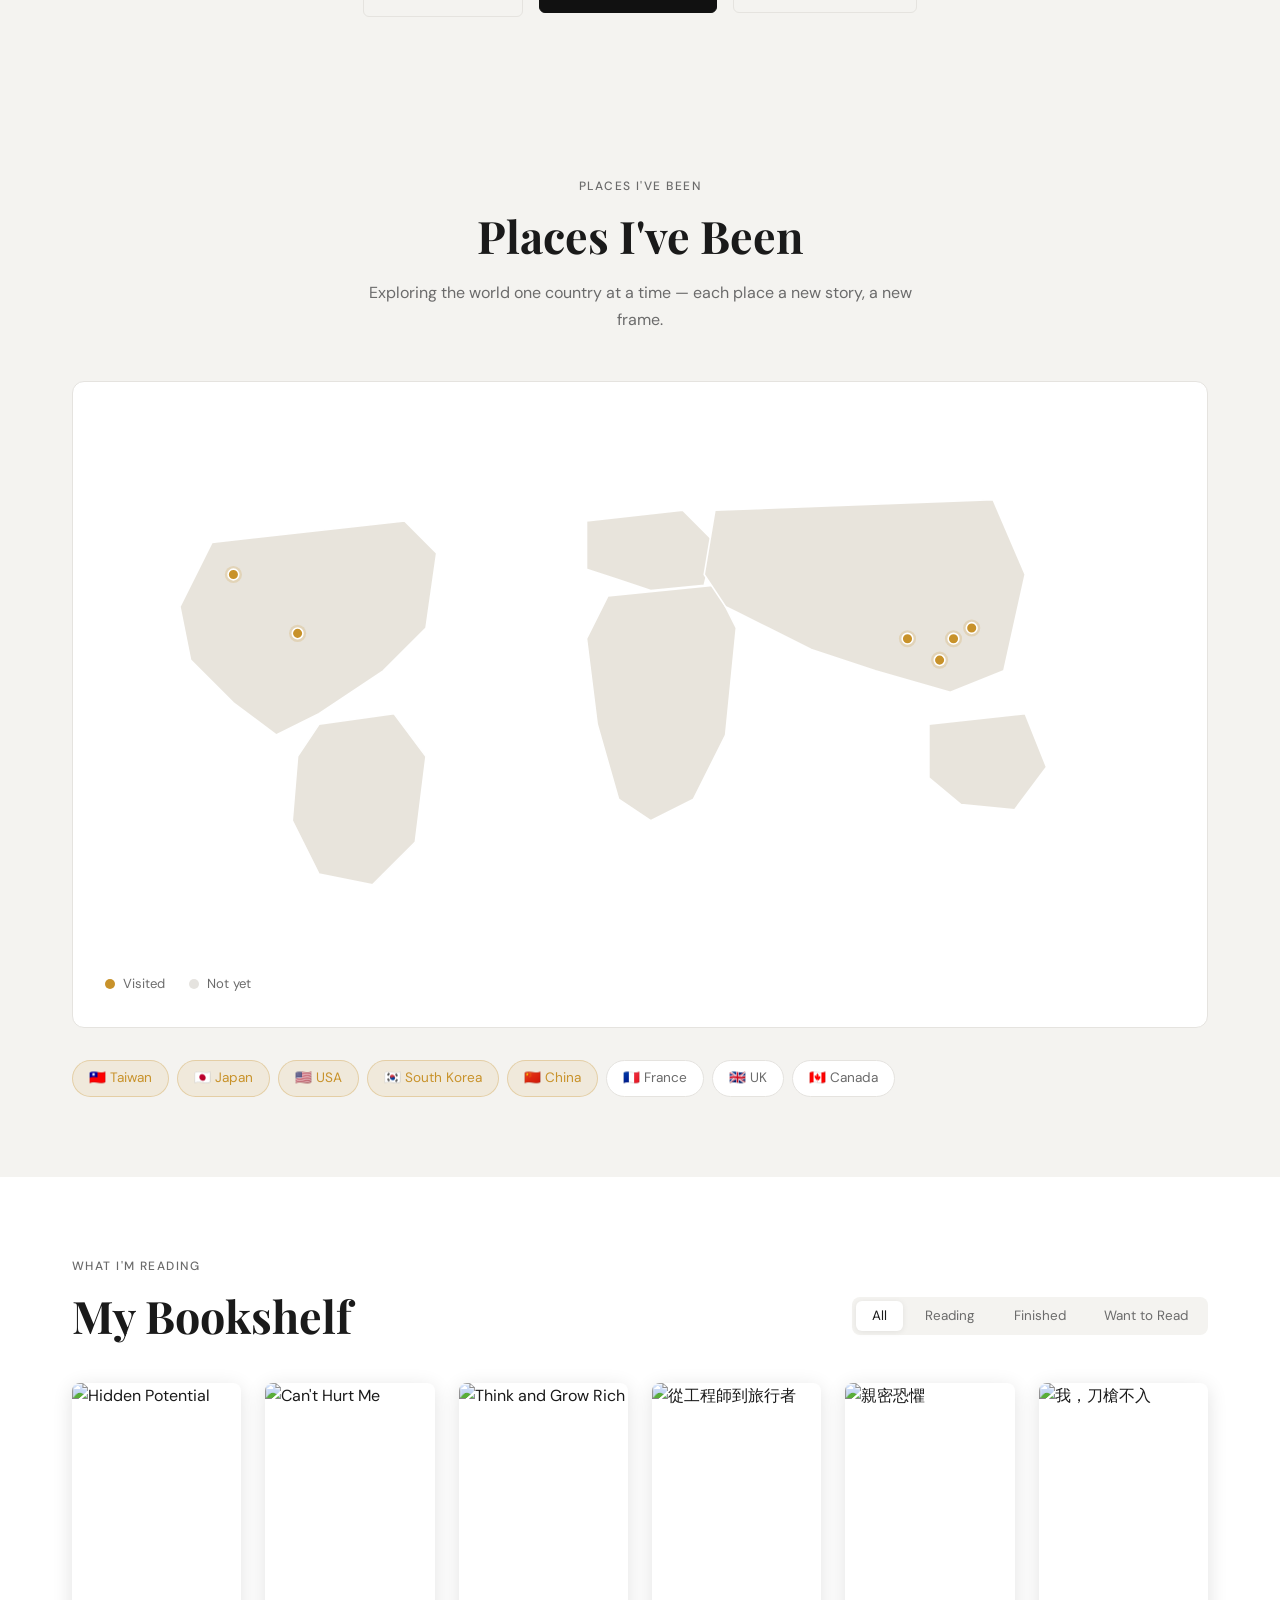
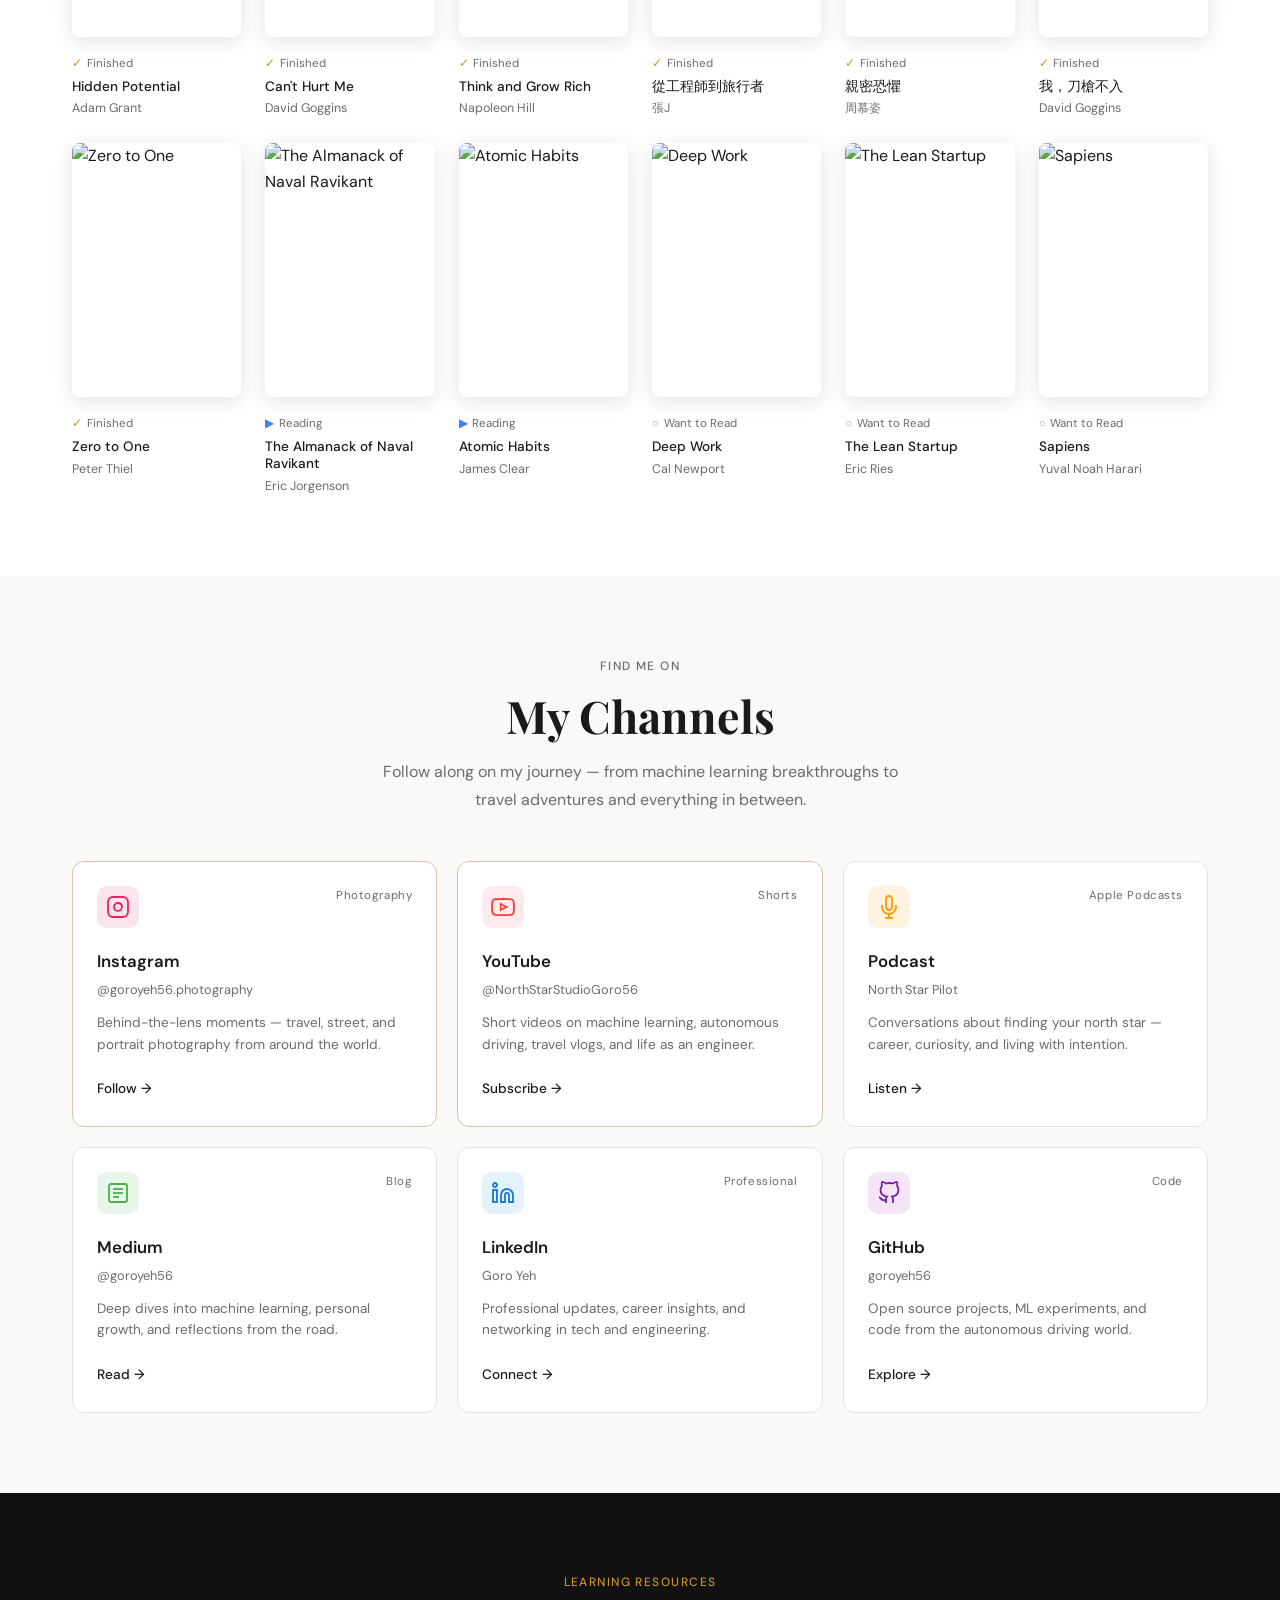
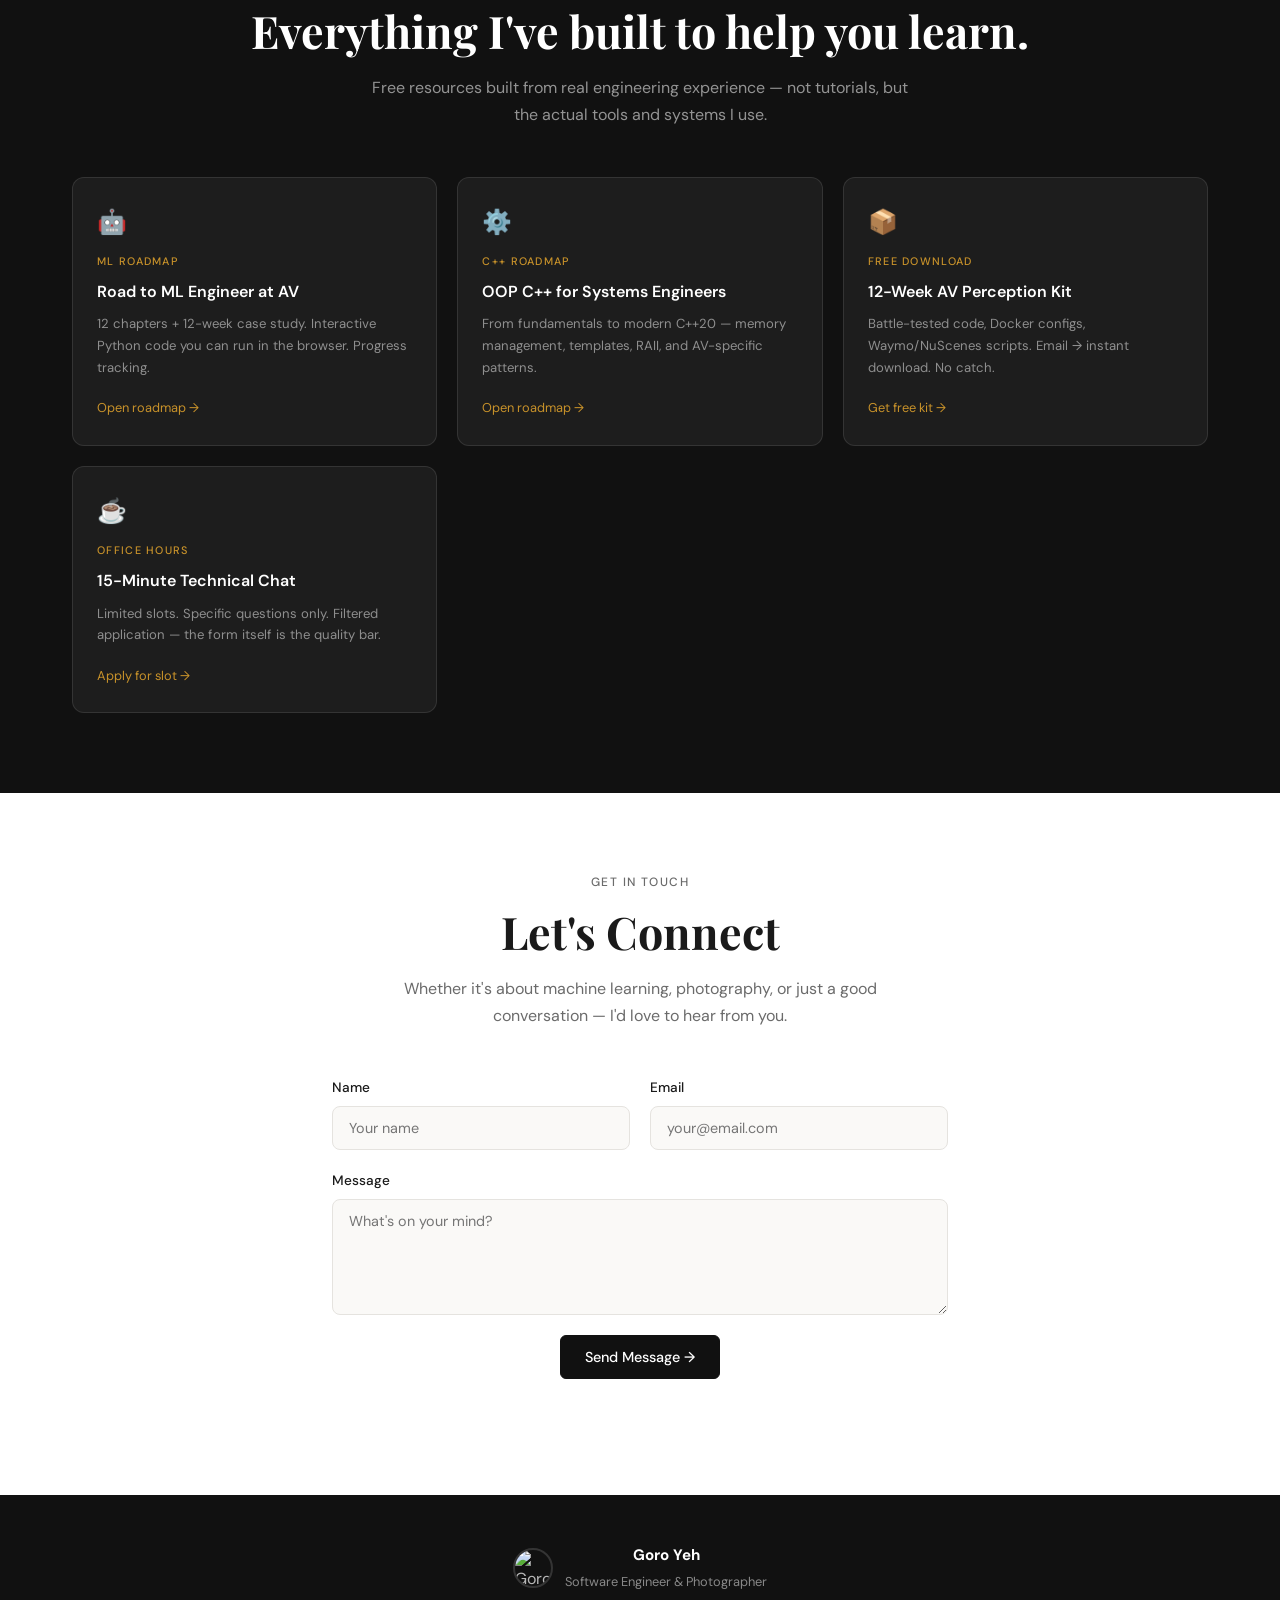
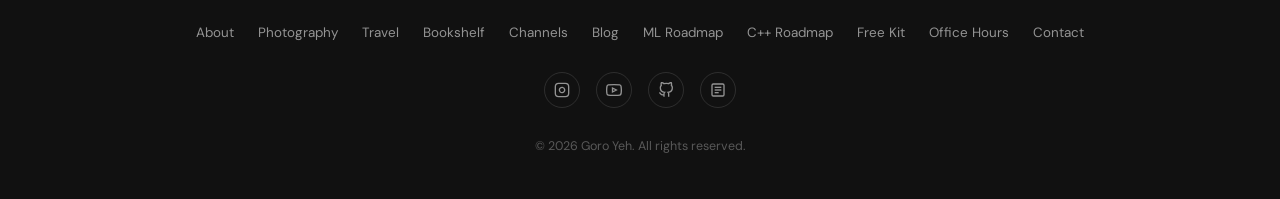
==== commit d1f9cfc3: "Update link to Podcast. Added Coffee acount to About section." ====
--- a/index.html
+++ b/index.html
@@ -114,7 +114,11 @@
             <svg width="16" height="16" viewBox="0 0 24 24" fill="none" stroke="currentColor" stroke-width="2"><rect x="2" y="2" width="20" height="20" rx="5" ry="5"/><path d="M16 11.37A4 4 0 1 1 12.63 8 4 4 0 0 1 16 11.37z"/><line x1="17.5" y1="6.5" x2="17.51" y2="6.5"/></svg>
             Photography
           </a>
-          <a href="https://medium.com/@goroyeh56" target="_blank" class="btn btn-outline">
+          <a href="https://www.instagram.com/goro56.coffee/" target="_blank" class="btn btn-outline">
+            <svg width="16" height="16" viewBox="0 0 24 24" fill="none" stroke="currentColor" stroke-width="2"><path d="M18 8h1a4 4 0 0 1 0 8h-1"/><path d="M2 8h16v9a4 4 0 0 1-4 4H6a4 4 0 0 1-4-4V8z"/><line x1="6" y1="1" x2="6" y2="4"/><line x1="10" y1="1" x2="10" y2="4"/><line x1="14" y1="1" x2="14" y2="4"/></svg>
+            Coffee
+          </a>
+          <a href="https://medium.com/@goroyeh56" target="_blank" class="btn btn-dark">
             <svg width="16" height="16" viewBox="0 0 24 24" fill="none" stroke="currentColor" stroke-width="2"><path d="M4 4h16v16H4z" rx="2"/><path d="M9 9h6M9 12h6M9 15h4"/></svg>
             Medium
           </a>
@@ -302,7 +306,7 @@
           <h3>Podcast</h3>
           <p class="channel-handle">North Star Pilot</p>
           <p class="channel-desc">Conversations about finding your north star — career, curiosity, and living with intention.</p>
-          <a href="#" class="channel-link">Listen →</a>
+          <a href="https://podcasts.apple.com/us/podcast/north-star-pilot/id1845762396" target="_blank" class="channel-link">Listen →</a>
         </div>
         <div class="channel-card">
           <div class="channel-top">
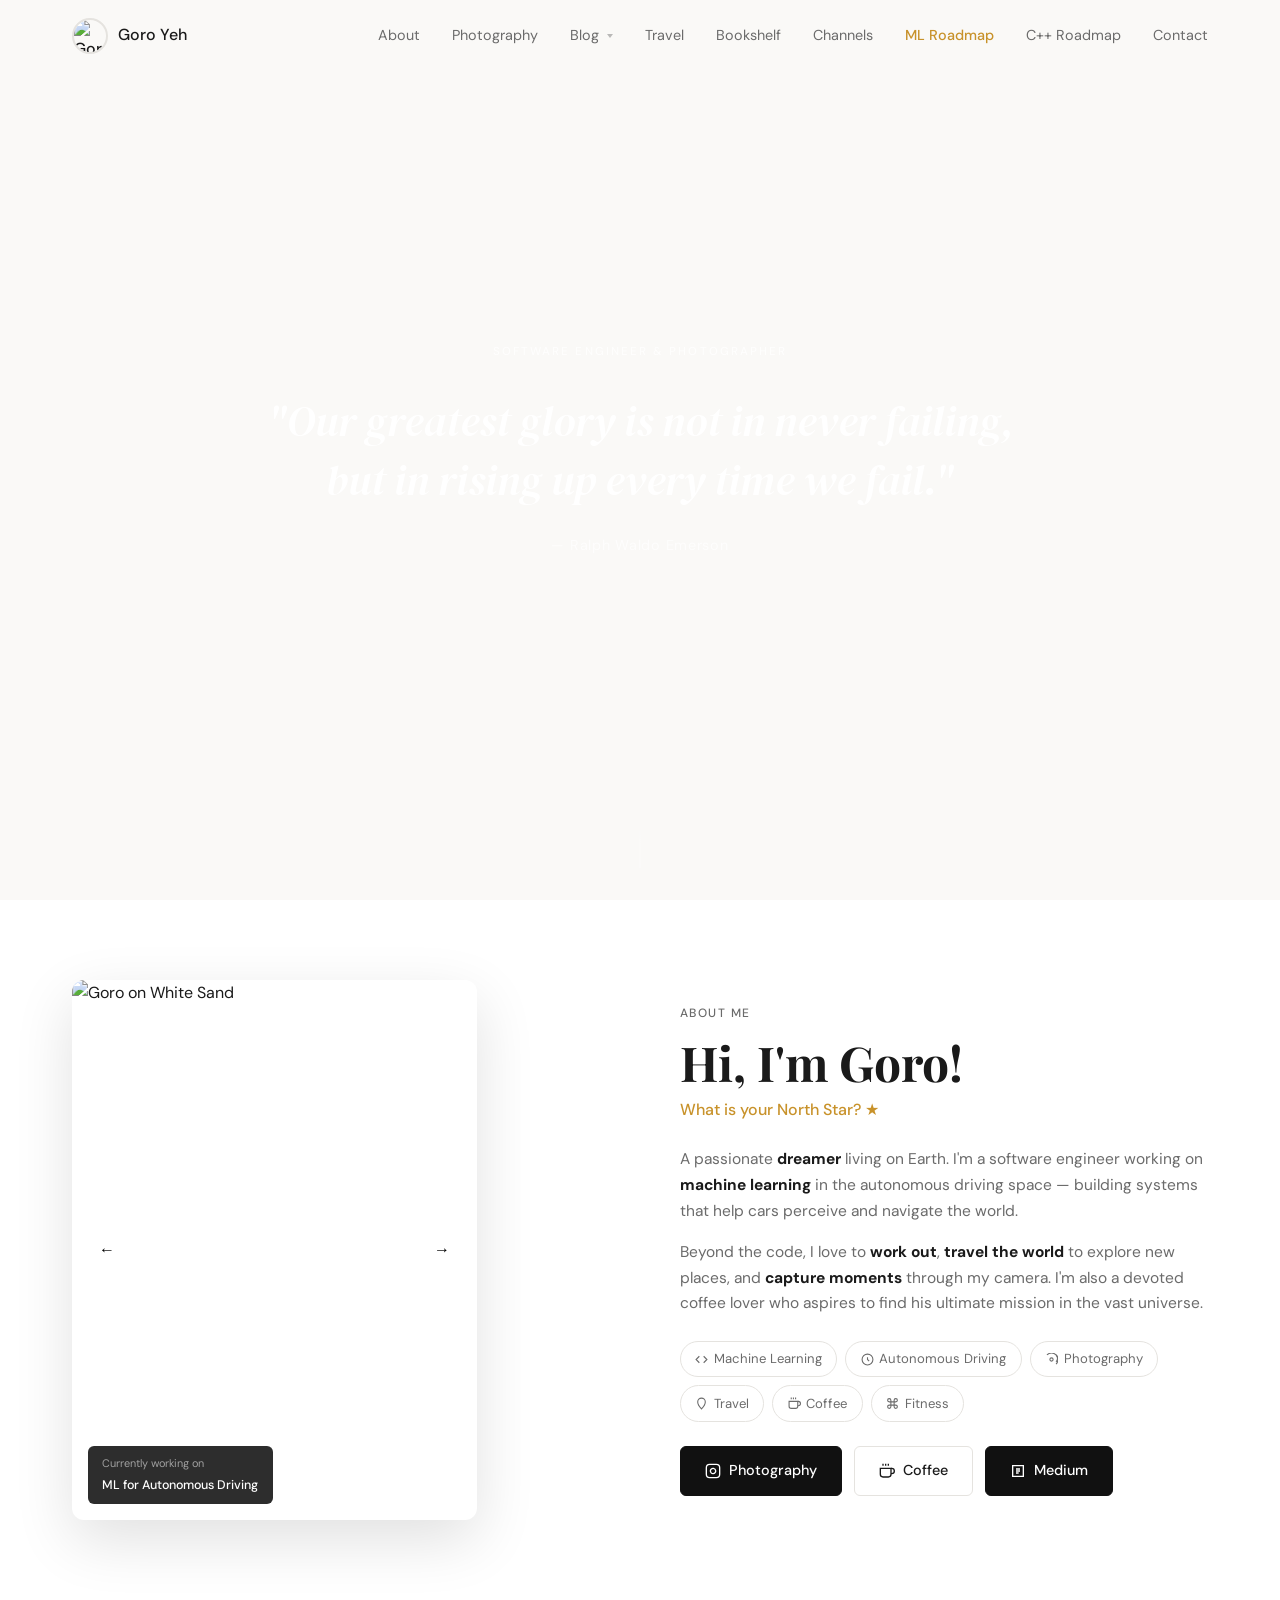
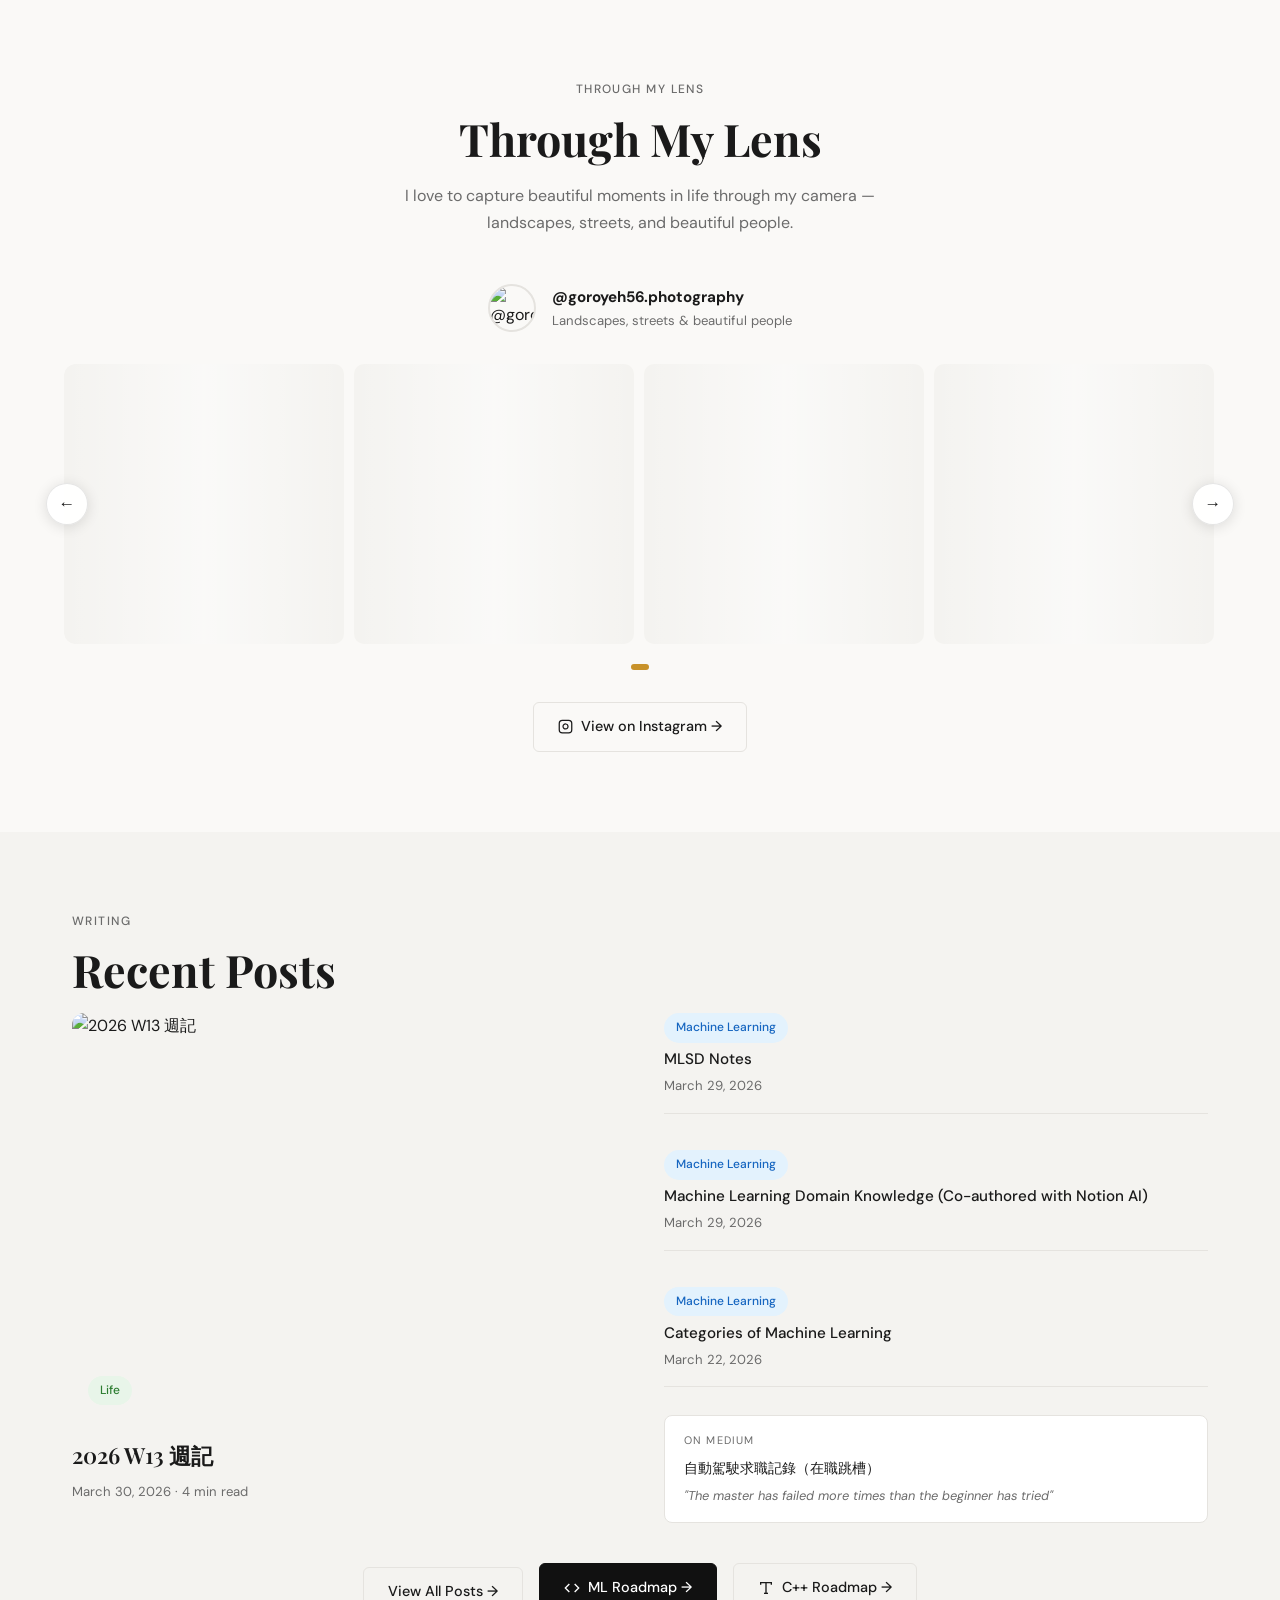
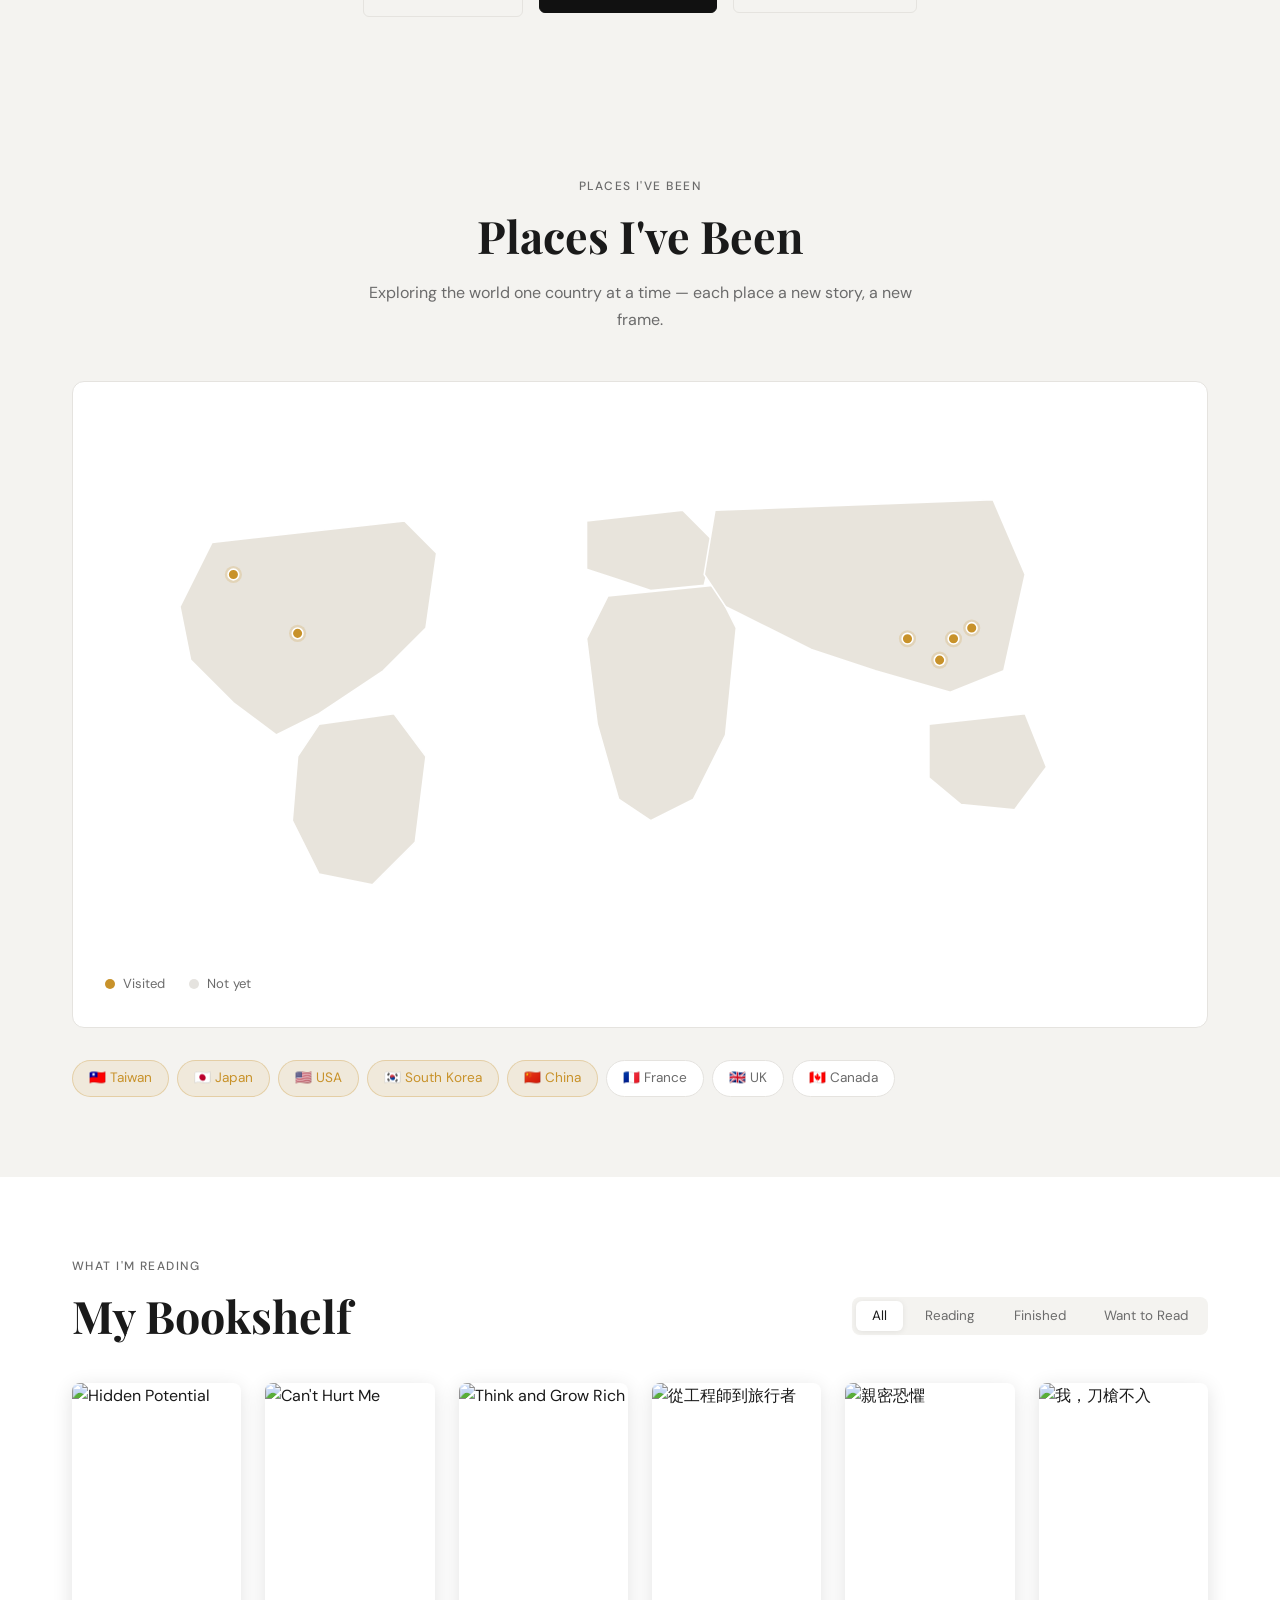
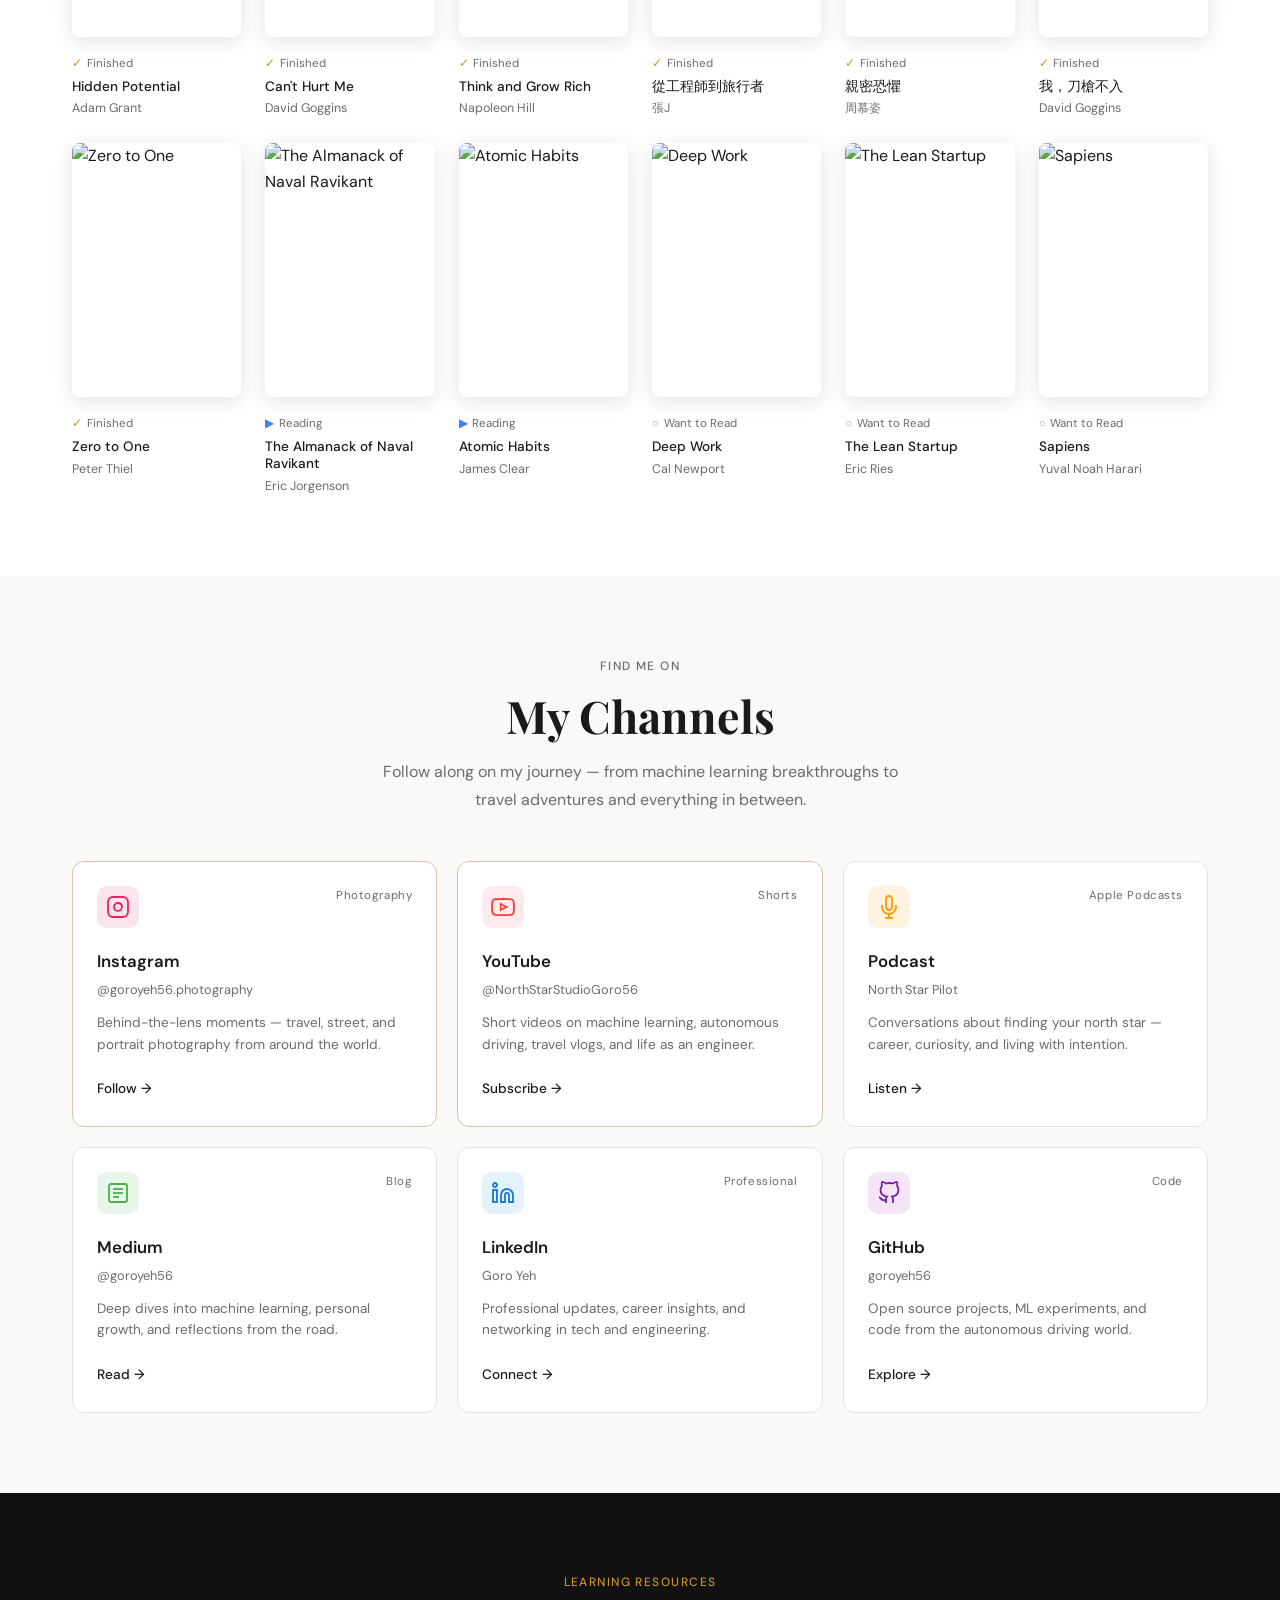
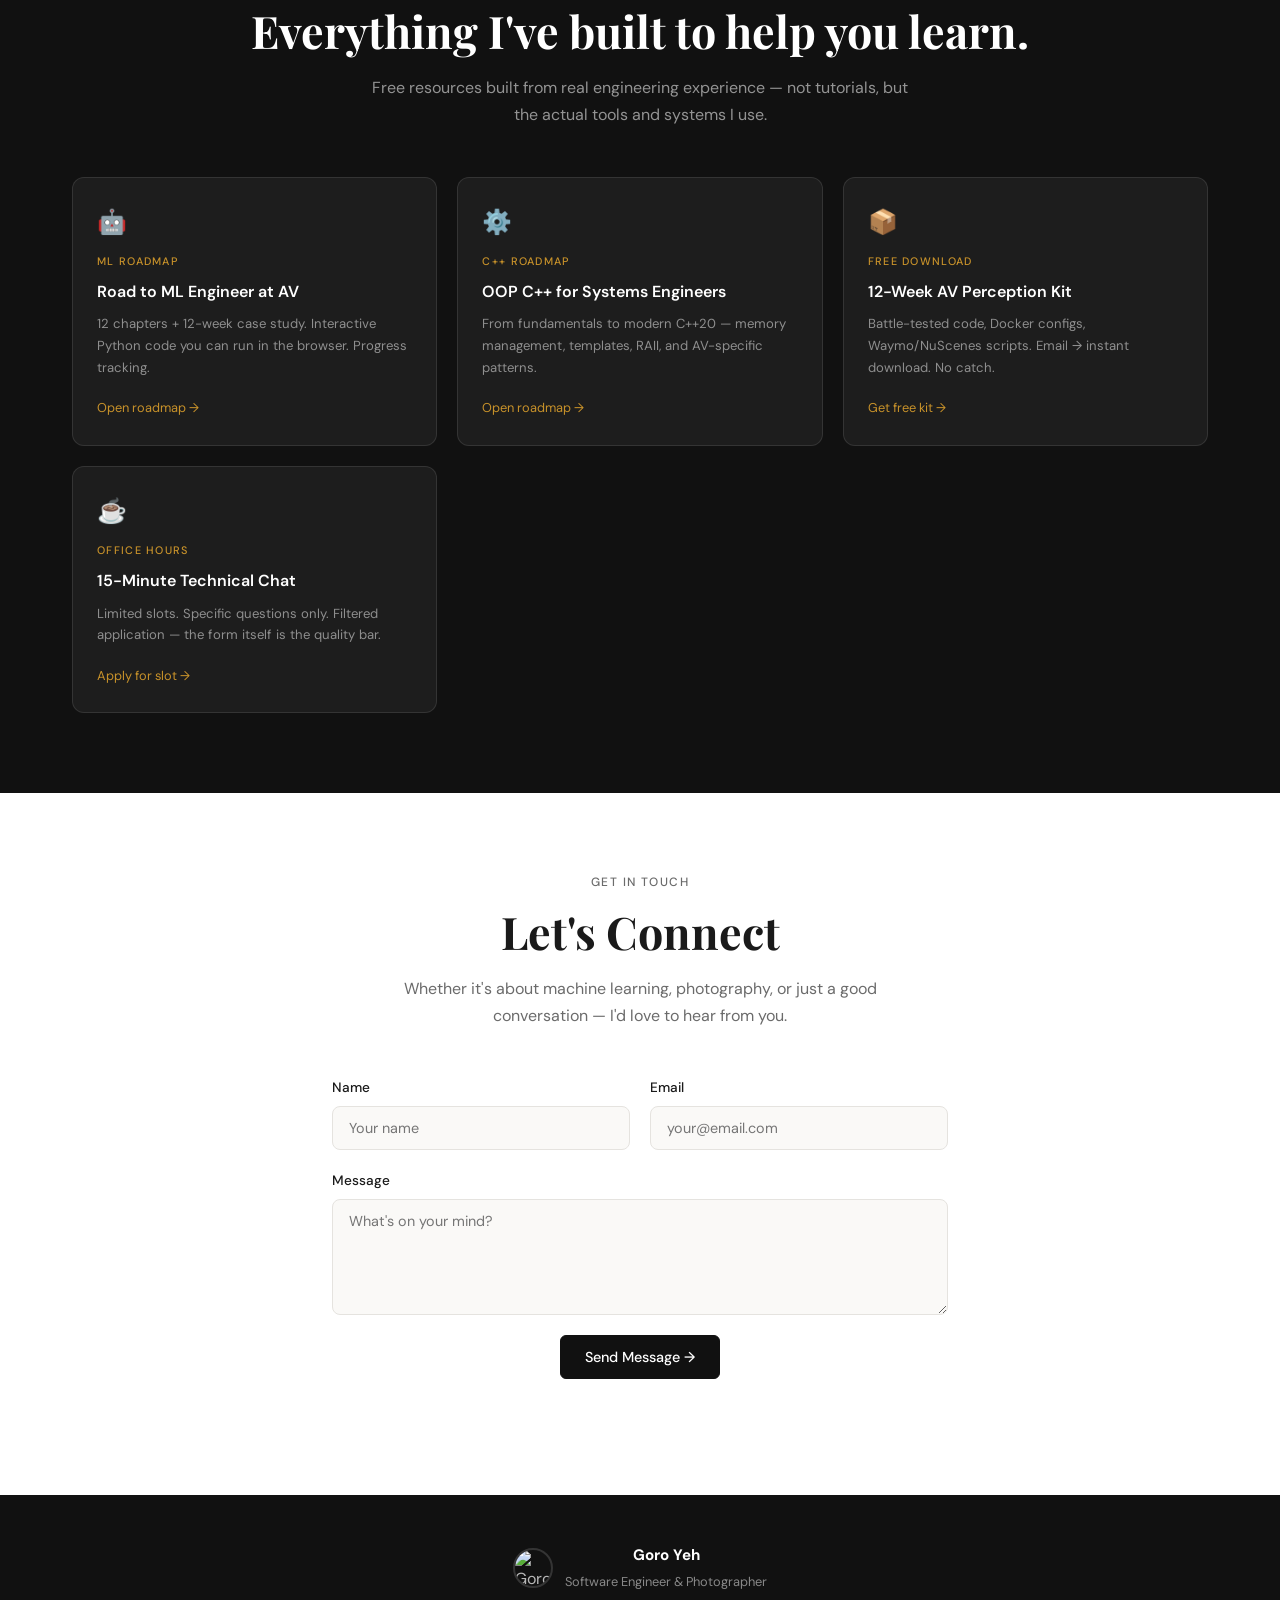
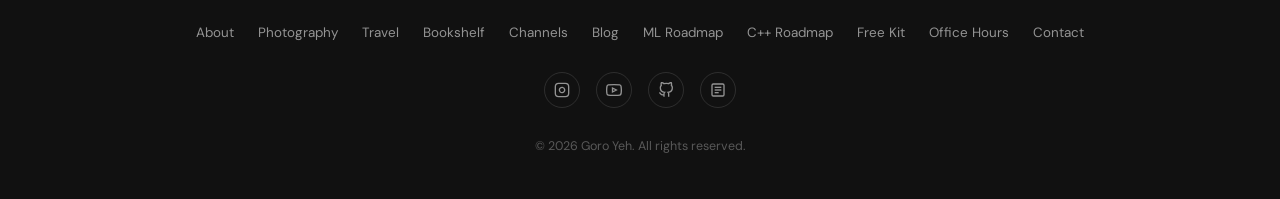
==== commit 82fa6142: "Add hierarchical Blog pots" ====
--- a/index.html
+++ b/index.html
@@ -25,7 +25,15 @@
       <ul class="nav-links" id="navLinks">
         <li><a href="#about">About</a></li>
         <li><a href="#photography">Photography</a></li>
-        <li><a href="#blog">Blog</a></li>
+        <li><a href="#blog">Blog</a>
+          <ul class="nav-dropdown">
+            <li><a href="https://goroyeh56.com/category/life/"><span class="dd-dot dot-life"></span>Life</a></li>
+            <li><a href="https://goroyeh56.com/reading/"><span class="dd-dot dot-reading"></span>Reading</a></li>
+            <li><a href="https://goroyeh56.com/portfolio/"><span class="dd-dot dot-photo"></span>Photography &amp; Travel</a></li>
+            <li><a href="https://goroyeh56.com/machine-learning/"><span class="dd-dot dot-ml"></span>Machine Learning</a></li>
+            <li><a href="https://goroyeh56.com/technology/"><span class="dd-dot dot-cpp"></span>C++</a></li>
+          </ul>
+        </li>
         <li><a href="#travel">Travel</a></li>
         <li><a href="#bookshelf">Bookshelf</a></li>
         <li><a href="#channels">Channels</a></li>
--- a/css/style.css
+++ b/css/style.css
@@ -88,6 +88,8 @@
   gap: 2rem;
   align-items: center;
 }
+/* Dropdown parent needs relative positioning */
+.nav-links li { position: relative; list-style: none; }
 .nav-links a {
   font-size: 0.9rem;
   font-weight: 400;
@@ -105,6 +107,81 @@
 }
 .nav-links a:hover { color: var(--text); }
 .nav-links a:hover::after { width: 100%; }
+
+/* ── Blog dropdown (homepage nav) ── */
+.nav-links li:has(.nav-dropdown) > a::after { display: none; }
+.nav-links li:has(.nav-dropdown) > a {
+  display: inline-flex; align-items: center; gap: 4px;
+}
+.nav-links li:has(.nav-dropdown) > a::before {
+  content: '';
+  display: inline-block;
+  width: 0; height: 0;
+  margin-left: 4px;
+  border-left: 3.5px solid transparent;
+  border-right: 3.5px solid transparent;
+  border-top: 4px solid currentColor;
+  vertical-align: middle;
+  opacity: 0.45;
+  transition: transform 0.2s;
+  order: 2;
+}
+.nav-links li:has(.nav-dropdown):hover > a::before { transform: rotate(180deg); opacity: 1; }
+.nav-dropdown {
+  display: none;
+  position: absolute;
+  top: calc(100% + 12px);
+  left: 50%;
+  transform: translateX(-50%);
+  background: var(--white);
+  border: 1px solid var(--border);
+  border-radius: var(--radius);
+  box-shadow: 0 8px 32px rgba(0,0,0,0.10);
+  min-width: 190px;
+  padding: 6px 0;
+  list-style: none;
+  z-index: 9999;
+}
+.nav-dropdown::before {
+  content: '';
+  position: absolute;
+  top: -6px; left: 50%;
+  transform: translateX(-50%);
+  width: 10px; height: 6px;
+  background: var(--white);
+  clip-path: polygon(50% 0%, 0% 100%, 100% 100%);
+}
+.nav-links li:has(.nav-dropdown):hover .nav-dropdown {
+  display: block;
+  animation: ddFadeIn 0.15s ease;
+}
+@keyframes ddFadeIn {
+  from { opacity: 0; transform: translateX(-50%) translateY(-5px); }
+  to   { opacity: 1; transform: translateX(-50%) translateY(0); }
+}
+.nav-dropdown li { position: static; }
+.nav-dropdown li a {
+  display: flex;
+  align-items: center;
+  gap: 10px;
+  padding: 9px 18px;
+  font-size: 0.84rem;
+  color: var(--text) !important;
+  text-decoration: none;
+  transition: background 0.15s, color 0.15s;
+  white-space: nowrap;
+}
+.nav-dropdown li a::after { display: none !important; }
+.nav-dropdown li a::before { display: none !important; }
+.nav-dropdown li a:hover { background: var(--bg); color: var(--gold) !important; }
+.dd-dot {
+  width: 7px; height: 7px; border-radius: 50%; flex-shrink: 0;
+}
+.dot-life    { background: #66bb6a; }
+.dot-reading { background: #ec407a; }
+.dot-photo   { background: #ffa726; }
+.dot-ml      { background: #42a5f5; }
+.dot-cpp     { background: #7e57c2; }
 .nav-toggle {
   display: none;
   flex-direction: column;
@@ -927,7 +1004,7 @@
   .nav-toggle { display: flex; }
   .about-grid { grid-template-columns: 1fr; gap: 2.5rem; }
   .about-slider-wrap { max-height: 380px; }
-  .blog-layout { grid-template-columns: 1fr; }
+    .blog-layout { grid-template-columns: 1fr; }
   .channels-grid { grid-template-columns: 1fr; }
   .books-grid { grid-template-columns: repeat(3, 1fr); }
   .bookshelf-header { flex-direction: column; align-items: flex-start; }
